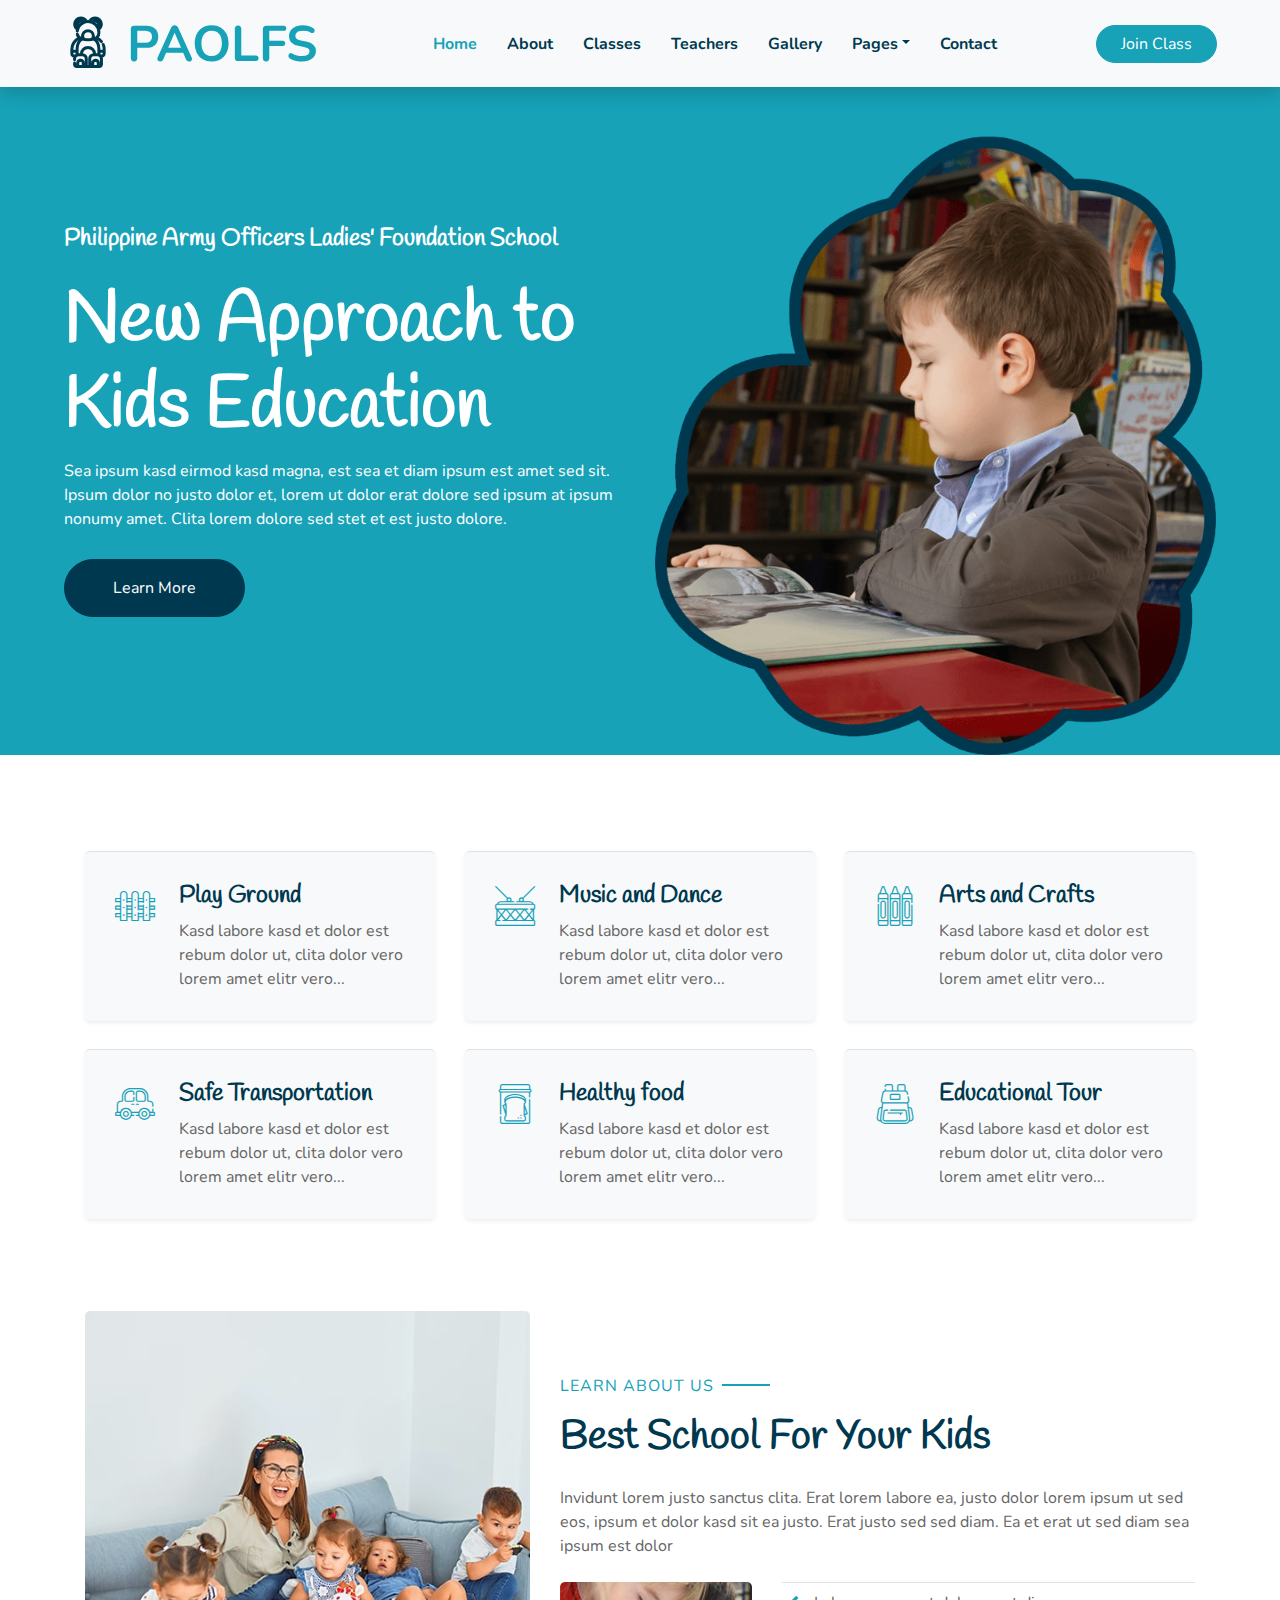
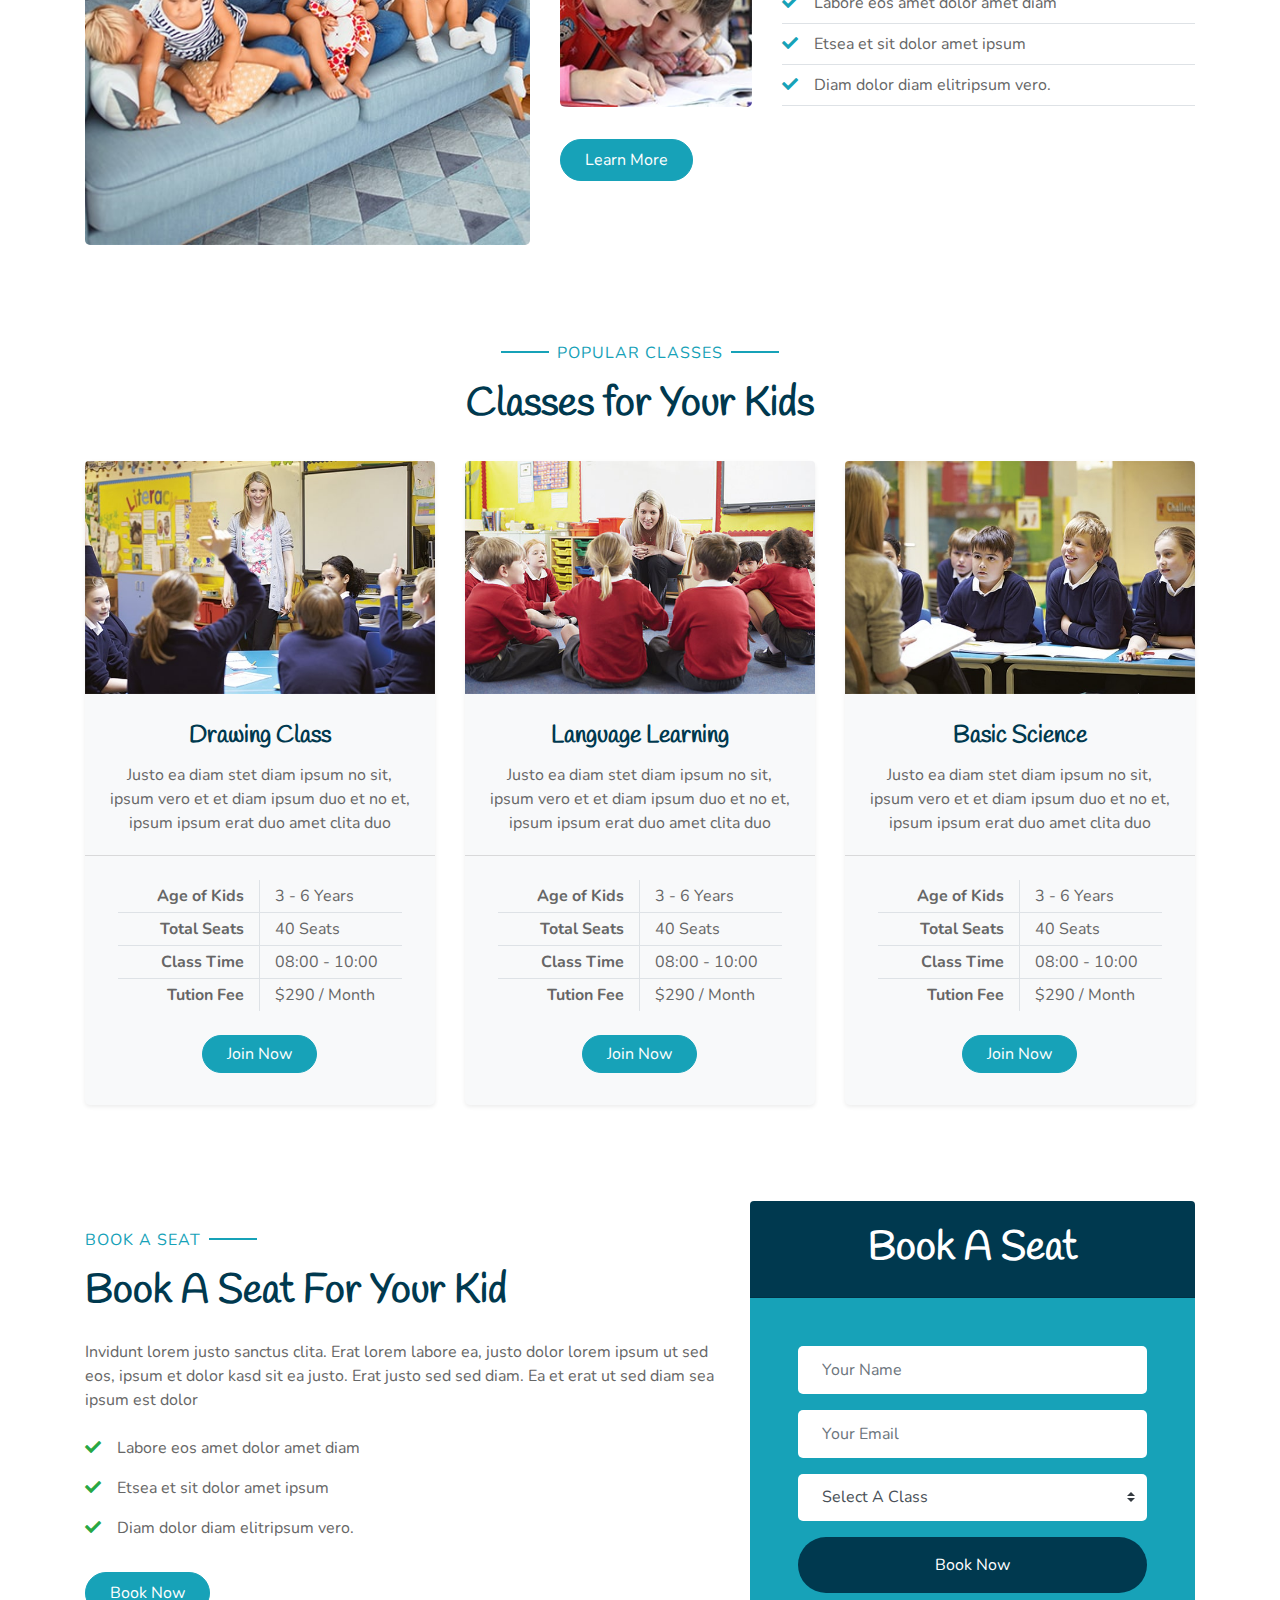
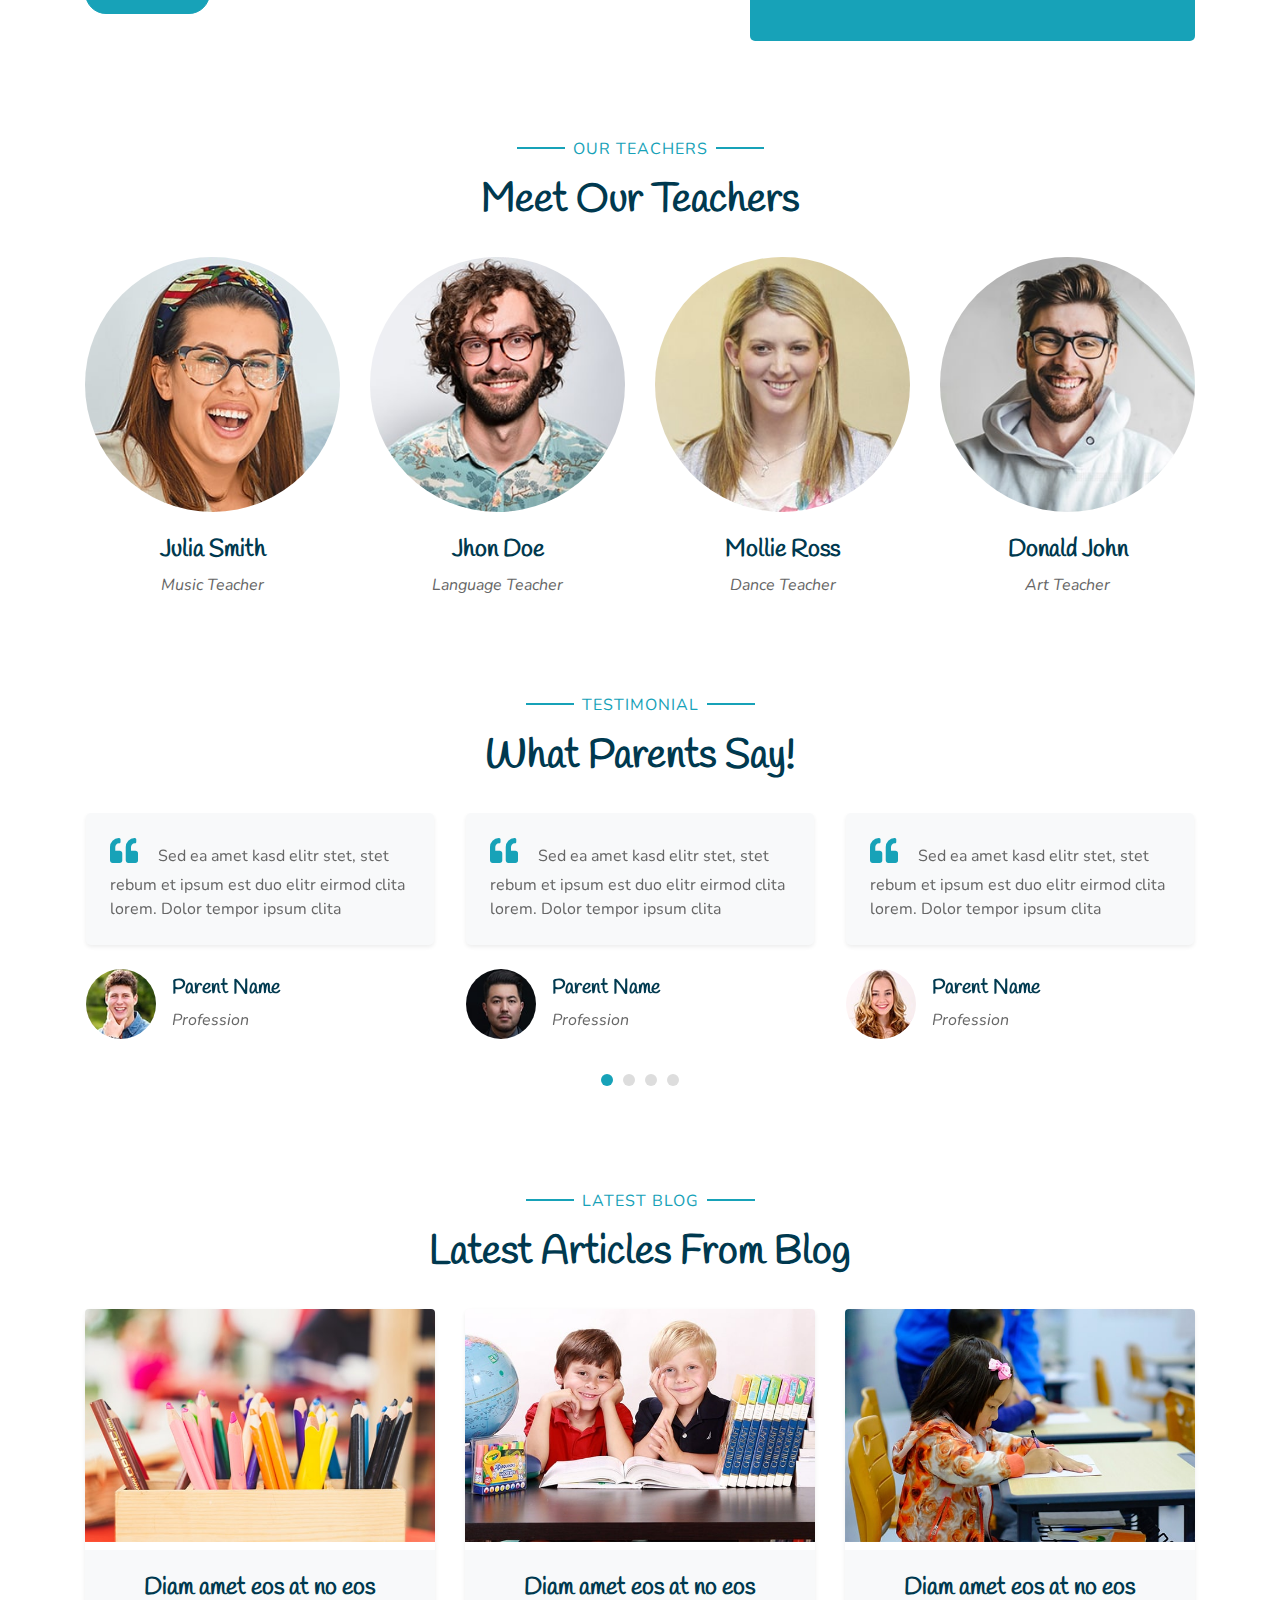
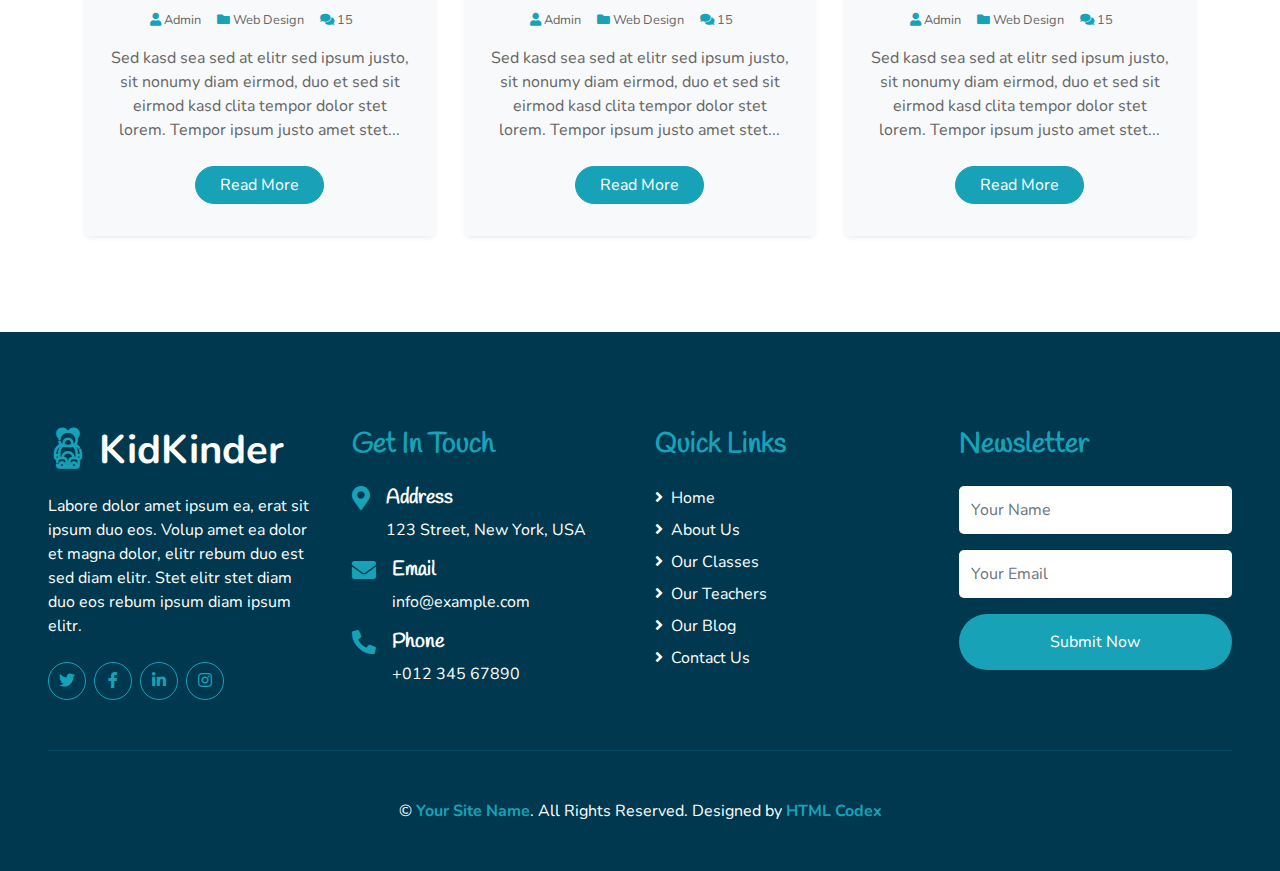
==== index.html @ 6be801d7 "first commit" ====
<!DOCTYPE html>
<html lang="en">

<head>
    <meta charset="utf-8">
    <title>KidKinder - Kindergarten Website Template</title>
    <meta content="width=device-width, initial-scale=1.0" name="viewport">
    <meta content="Free HTML Templates" name="keywords">
    <meta content="Free HTML Templates" name="description">

    <!-- Favicon -->
    <link href="img/favicon.ico" rel="icon">

    <!-- Google Web Fonts -->
    <link rel="preconnect" href="https://fonts.gstatic.com">
    <link href="https://fonts.googleapis.com/css2?family=Handlee&family=Nunito&display=swap" rel="stylesheet">

    <!-- Font Awesome -->
    <link href="https://cdnjs.cloudflare.com/ajax/libs/font-awesome/5.10.0/css/all.min.css" rel="stylesheet">

    <!-- Flaticon Font -->
    <link href="lib/flaticon/font/flaticon.css" rel="stylesheet">

    <!-- Libraries Stylesheet -->
    <link href="lib/owlcarousel/assets/owl.carousel.min.css" rel="stylesheet">
    <link href="lib/lightbox/css/lightbox.min.css" rel="stylesheet">

    <!-- Customized Bootstrap Stylesheet -->
    <link href="css/style.css" rel="stylesheet">
</head>

<body>
    <!-- Navbar Start -->
    <div class="container-fluid bg-light position-relative shadow">
        <nav class="navbar navbar-expand-lg bg-light navbar-light py-3 py-lg-0 px-0 px-lg-5">
            <a href="" class="navbar-brand font-weight-bold text-secondary" style="font-size: 50px;">
                <i class="flaticon-043-teddy-bear"></i>
                <span class="text-primary">PAOLFS</span>
            </a>
            <button type="button" class="navbar-toggler" data-toggle="collapse" data-target="#navbarCollapse">
                <span class="navbar-toggler-icon"></span>
            </button>
            <div class="collapse navbar-collapse justify-content-between" id="navbarCollapse">
                <div class="navbar-nav font-weight-bold mx-auto py-0">
                    <a href="index.html" class="nav-item nav-link active">Home</a>
                    <a href="about.html" class="nav-item nav-link">About</a>
                    <a href="class.html" class="nav-item nav-link">Classes</a>
                    <a href="team.html" class="nav-item nav-link">Teachers</a>
                    <a href="gallery.html" class="nav-item nav-link">Gallery</a>
                    <div class="nav-item dropdown">
                        <a href="#" class="nav-link dropdown-toggle" data-toggle="dropdown">Pages</a>
                        <div class="dropdown-menu rounded-0 m-0">
                            <a href="blog.html" class="dropdown-item">Blog Grid</a>
                            <a href="single.html" class="dropdown-item">Blog Detail</a>
                        </div>
                    </div>
                    <a href="contact.html" class="nav-item nav-link">Contact</a>
                </div>
                <a href="" class="btn btn-primary px-4">Join Class</a>
            </div>
        </nav>
    </div>
    <!-- Navbar End -->


    <!-- Header Start -->
    <div class="container-fluid bg-primary px-0 px-md-5 mb-5">
        <div class="row align-items-center px-3">
            <div class="col-lg-6 text-center text-lg-left">
                <h4 class="text-white mb-4 mt-5 mt-lg-0">Philippine Army Officers Ladies' Foundation School</h4>
                <h1 class="display-3 font-weight-bold text-white">New Approach to Kids Education</h1>
                <p class="text-white mb-4">Sea ipsum kasd eirmod kasd magna, est sea et diam ipsum est amet sed sit.
                    Ipsum dolor no justo dolor et, lorem ut dolor erat dolore sed ipsum at ipsum nonumy amet. Clita
                    lorem dolore sed stet et est justo dolore.</p>
                <a href="" class="btn btn-secondary mt-1 py-3 px-5">Learn More</a>
            </div>
            <div class="col-lg-6 text-center text-lg-right">
                <img class="img-fluid mt-5" src="img/header.png" alt="">
            </div>
        </div>
    </div>
    <!-- Header End -->


    <!-- Facilities Start -->
    <div class="container-fluid pt-5">
        <div class="container pb-3">
            <div class="row">
                <div class="col-lg-4 col-md-6 pb-1">
                    <div class="d-flex bg-light shadow-sm border-top rounded mb-4" style="padding: 30px;">
                        <i class="flaticon-050-fence h1 font-weight-normal text-primary mb-3"></i>
                        <div class="pl-4">
                            <h4>Play Ground</h4>
                            <p class="m-0">Kasd labore kasd et dolor est rebum dolor ut, clita dolor vero lorem amet elitr vero...</p>
                        </div>
                    </div>
                </div>
                <div class="col-lg-4 col-md-6 pb-1">
                    <div class="d-flex bg-light shadow-sm border-top rounded mb-4" style="padding: 30px;">
                        <i class="flaticon-022-drum h1 font-weight-normal text-primary mb-3"></i>
                        <div class="pl-4">
                            <h4>Music and Dance</h4>
                            <p class="m-0">Kasd labore kasd et dolor est rebum dolor ut, clita dolor vero lorem amet elitr vero...</p>
                        </div>
                    </div>
                </div>
                <div class="col-lg-4 col-md-6 pb-1">
                    <div class="d-flex bg-light shadow-sm border-top rounded mb-4" style="padding: 30px;">
                        <i class="flaticon-030-crayons h1 font-weight-normal text-primary mb-3"></i>
                        <div class="pl-4">
                            <h4>Arts and Crafts</h4>
                            <p class="m-0">Kasd labore kasd et dolor est rebum dolor ut, clita dolor vero lorem amet elitr vero...</p>
                        </div>
                    </div>
                </div>
                <div class="col-lg-4 col-md-6 pb-1">
                    <div class="d-flex bg-light shadow-sm border-top rounded mb-4" style="padding: 30px;">
                        <i class="flaticon-017-toy-car h1 font-weight-normal text-primary mb-3"></i>
                        <div class="pl-4">
                            <h4>Safe Transportation</h4>
                            <p class="m-0">Kasd labore kasd et dolor est rebum dolor ut, clita dolor vero lorem amet elitr vero...</p>
                        </div>
                    </div>
                </div>
                <div class="col-lg-4 col-md-6 pb-1">
                    <div class="d-flex bg-light shadow-sm border-top rounded mb-4" style="padding: 30px;">
                        <i class="flaticon-025-sandwich h1 font-weight-normal text-primary mb-3"></i>
                        <div class="pl-4">
                            <h4>Healthy food</h4>
                            <p class="m-0">Kasd labore kasd et dolor est rebum dolor ut, clita dolor vero lorem amet elitr vero...</p>
                        </div>
                    </div>
                </div>
                <div class="col-lg-4 col-md-6 pb-1">
                    <div class="d-flex bg-light shadow-sm border-top rounded mb-4" style="padding: 30px;">
                        <i class="flaticon-047-backpack h1 font-weight-normal text-primary mb-3"></i>
                        <div class="pl-4">
                            <h4>Educational Tour</h4>
                            <p class="m-0">Kasd labore kasd et dolor est rebum dolor ut, clita dolor vero lorem amet elitr vero...</p>
                        </div>
                    </div>
                </div>
            </div>
        </div>
    </div>
    <!-- Facilities Start -->


    <!-- About Start -->
    <div class="container-fluid py-5">
        <div class="container">
            <div class="row align-items-center">
                <div class="col-lg-5">
                    <img class="img-fluid rounded mb-5 mb-lg-0" src="img/about-1.jpg" alt="">
                </div>
                <div class="col-lg-7">
                    <p class="section-title pr-5"><span class="pr-2">Learn About Us</span></p>
                    <h1 class="mb-4">Best School For Your Kids</h1>
                    <p>Invidunt lorem justo sanctus clita. Erat lorem labore ea, justo dolor lorem ipsum ut sed eos,
                        ipsum et dolor kasd sit ea justo. Erat justo sed sed diam. Ea et erat ut sed diam sea ipsum est
                        dolor</p>
                    <div class="row pt-2 pb-4">
                        <div class="col-6 col-md-4">
                            <img class="img-fluid rounded" src="img/about-2.jpg" alt="">
                        </div>
                        <div class="col-6 col-md-8">
                            <ul class="list-inline m-0">
                                <li class="py-2 border-top border-bottom"><i class="fa fa-check text-primary mr-3"></i>Labore eos amet dolor amet diam</li>
                                <li class="py-2 border-bottom"><i class="fa fa-check text-primary mr-3"></i>Etsea et sit dolor amet ipsum</li>
                                <li class="py-2 border-bottom"><i class="fa fa-check text-primary mr-3"></i>Diam dolor diam elitripsum vero.</li>
                            </ul>
                        </div>
                    </div>
                    <a href="" class="btn btn-primary mt-2 py-2 px-4">Learn More</a>
                </div>
            </div>
        </div>
    </div>
    <!-- About End -->


    <!-- Class Start -->
    <div class="container-fluid pt-5">
        <div class="container">
            <div class="text-center pb-2">
                <p class="section-title px-5"><span class="px-2">Popular Classes</span></p>
                <h1 class="mb-4">Classes for Your Kids</h1>
            </div>
            <div class="row">
                <div class="col-lg-4 mb-5">
                    <div class="card border-0 bg-light shadow-sm pb-2">
                        <img class="card-img-top mb-2" src="img/class-1.jpg" alt="">
                        <div class="card-body text-center">
                            <h4 class="card-title">Drawing Class</h4>
                            <p class="card-text">Justo ea diam stet diam ipsum no sit, ipsum vero et et diam ipsum duo et no et, ipsum ipsum erat duo amet clita duo</p>
                        </div>
                        <div class="card-footer bg-transparent py-4 px-5">
                            <div class="row border-bottom">
                                <div class="col-6 py-1 text-right border-right"><strong>Age of Kids</strong></div>
                                <div class="col-6 py-1">3 - 6 Years</div>
                            </div>
                            <div class="row border-bottom">
                                <div class="col-6 py-1 text-right border-right"><strong>Total Seats</strong></div>
                                <div class="col-6 py-1">40 Seats</div>
                            </div>
                            <div class="row border-bottom">
                                <div class="col-6 py-1 text-right border-right"><strong>Class Time</strong></div>
                                <div class="col-6 py-1">08:00 - 10:00</div>
                            </div>
                            <div class="row">
                                <div class="col-6 py-1 text-right border-right"><strong>Tution Fee</strong></div>
                                <div class="col-6 py-1">$290 / Month</div>
                            </div>
                        </div>
                        <a href="" class="btn btn-primary px-4 mx-auto mb-4">Join Now</a>
                    </div>
                </div>
                <div class="col-lg-4 mb-5">
                    <div class="card border-0 bg-light shadow-sm pb-2">
                        <img class="card-img-top mb-2" src="img/class-2.jpg" alt="">
                        <div class="card-body text-center">
                            <h4 class="card-title">Language Learning</h4>
                            <p class="card-text">Justo ea diam stet diam ipsum no sit, ipsum vero et et diam ipsum duo et no et, ipsum ipsum erat duo amet clita duo</p>
                        </div>
                        <div class="card-footer bg-transparent py-4 px-5">
                            <div class="row border-bottom">
                                <div class="col-6 py-1 text-right border-right"><strong>Age of Kids</strong></div>
                                <div class="col-6 py-1">3 - 6 Years</div>
                            </div>
                            <div class="row border-bottom">
                                <div class="col-6 py-1 text-right border-right"><strong>Total Seats</strong></div>
                                <div class="col-6 py-1">40 Seats</div>
                            </div>
                            <div class="row border-bottom">
                                <div class="col-6 py-1 text-right border-right"><strong>Class Time</strong></div>
                                <div class="col-6 py-1">08:00 - 10:00</div>
                            </div>
                            <div class="row">
                                <div class="col-6 py-1 text-right border-right"><strong>Tution Fee</strong></div>
                                <div class="col-6 py-1">$290 / Month</div>
                            </div>
                        </div>
                        <a href="" class="btn btn-primary px-4 mx-auto mb-4">Join Now</a>
                    </div>
                </div>
                <div class="col-lg-4 mb-5">
                    <div class="card border-0 bg-light shadow-sm pb-2">
                        <img class="card-img-top mb-2" src="img/class-3.jpg" alt="">
                        <div class="card-body text-center">
                            <h4 class="card-title">Basic Science</h4>
                            <p class="card-text">Justo ea diam stet diam ipsum no sit, ipsum vero et et diam ipsum duo et no et, ipsum ipsum erat duo amet clita duo</p>
                        </div>
                        <div class="card-footer bg-transparent py-4 px-5">
                            <div class="row border-bottom">
                                <div class="col-6 py-1 text-right border-right"><strong>Age of Kids</strong></div>
                                <div class="col-6 py-1">3 - 6 Years</div>
                            </div>
                            <div class="row border-bottom">
                                <div class="col-6 py-1 text-right border-right"><strong>Total Seats</strong></div>
                                <div class="col-6 py-1">40 Seats</div>
                            </div>
                            <div class="row border-bottom">
                                <div class="col-6 py-1 text-right border-right"><strong>Class Time</strong></div>
                                <div class="col-6 py-1">08:00 - 10:00</div>
                            </div>
                            <div class="row">
                                <div class="col-6 py-1 text-right border-right"><strong>Tution Fee</strong></div>
                                <div class="col-6 py-1">$290 / Month</div>
                            </div>
                        </div>
                        <a href="" class="btn btn-primary px-4 mx-auto mb-4">Join Now</a>
                    </div>
                </div>
            </div>
        </div>
    </div>
    <!-- Class End -->


    <!-- Registration Start -->
    <div class="container-fluid py-5">
        <div class="container">
            <div class="row align-items-center">
                <div class="col-lg-7 mb-5 mb-lg-0">
                    <p class="section-title pr-5"><span class="pr-2">Book A Seat</span></p>
                    <h1 class="mb-4">Book A Seat For Your Kid</h1>
                    <p>Invidunt lorem justo sanctus clita. Erat lorem labore ea, justo dolor lorem ipsum ut sed eos,
                        ipsum et dolor kasd sit ea justo. Erat justo sed sed diam. Ea et erat ut sed diam sea ipsum est
                        dolor</p>
                    <ul class="list-inline m-0">
                        <li class="py-2"><i class="fa fa-check text-success mr-3"></i>Labore eos amet dolor amet diam</li>
                        <li class="py-2"><i class="fa fa-check text-success mr-3"></i>Etsea et sit dolor amet ipsum</li>
                        <li class="py-2"><i class="fa fa-check text-success mr-3"></i>Diam dolor diam elitripsum vero.</li>
                    </ul>
                    <a href="" class="btn btn-primary mt-4 py-2 px-4">Book Now</a>
                </div>
                <div class="col-lg-5">
                    <div class="card border-0">
                        <div class="card-header bg-secondary text-center p-4">
                            <h1 class="text-white m-0">Book A Seat</h1>
                        </div>
                        <div class="card-body rounded-bottom bg-primary p-5">
                            <form>
                                <div class="form-group">
                                    <input type="text" class="form-control border-0 p-4" placeholder="Your Name" required="required" />
                                </div>
                                <div class="form-group">
                                    <input type="email" class="form-control border-0 p-4" placeholder="Your Email" required="required" />
                                </div>
                                <div class="form-group">
                                    <select class="custom-select border-0 px-4" style="height: 47px;">
                                        <option selected>Select A Class</option>
                                        <option value="1">Class 1</option>
                                        <option value="2">Class 1</option>
                                        <option value="3">Class 1</option>
                                    </select>
                                </div>
                                <div>
                                    <button class="btn btn-secondary btn-block border-0 py-3" type="submit">Book Now</button>
                                </div>
                            </form>
                        </div>
                    </div>
                </div>
            </div>
        </div>
    </div>
    <!-- Registration End -->


    <!-- Team Start -->
    <div class="container-fluid pt-5">
        <div class="container">
            <div class="text-center pb-2">
                <p class="section-title px-5"><span class="px-2">Our Teachers</span></p>
                <h1 class="mb-4">Meet Our Teachers</h1>
            </div>
            <div class="row">
                <div class="col-md-6 col-lg-3 text-center team mb-5">
                    <div class="position-relative overflow-hidden mb-4" style="border-radius: 100%;">
                        <img class="img-fluid w-100" src="img/team-1.jpg" alt="" >
                        <div
                            class="team-social d-flex align-items-center justify-content-center w-100 h-100 position-absolute">
                            <a class="btn btn-outline-light text-center mr-2 px-0" style="width: 38px; height: 38px;"
                                href="#"><i class="fab fa-twitter"></i></a>
                            <a class="btn btn-outline-light text-center mr-2 px-0" style="width: 38px; height: 38px;"
                                href="#"><i class="fab fa-facebook-f"></i></a>
                            <a class="btn btn-outline-light text-center px-0" style="width: 38px; height: 38px;"
                                href="#"><i class="fab fa-linkedin-in"></i></a>
                        </div>
                    </div>
                    <h4>Julia Smith</h4>
                    <i>Music Teacher</i>
                </div>
                <div class="col-md-6 col-lg-3 text-center team mb-5">
                    <div class="position-relative overflow-hidden mb-4" style="border-radius: 100%;">
                        <img class="img-fluid w-100" src="img/team-2.jpg" alt="" >
                        <div
                            class="team-social d-flex align-items-center justify-content-center w-100 h-100 position-absolute">
                            <a class="btn btn-outline-light text-center mr-2 px-0" style="width: 38px; height: 38px;"
                                href="#"><i class="fab fa-twitter"></i></a>
                            <a class="btn btn-outline-light text-center mr-2 px-0" style="width: 38px; height: 38px;"
                                href="#"><i class="fab fa-facebook-f"></i></a>
                            <a class="btn btn-outline-light text-center px-0" style="width: 38px; height: 38px;"
                                href="#"><i class="fab fa-linkedin-in"></i></a>
                        </div>
                    </div>
                    <h4>Jhon Doe</h4>
                    <i>Language Teacher</i>
                </div>
                <div class="col-md-6 col-lg-3 text-center team mb-5">
                    <div class="position-relative overflow-hidden mb-4" style="border-radius: 100%;">
                        <img class="img-fluid w-100" src="img/team-3.jpg" alt="" >
                        <div
                            class="team-social d-flex align-items-center justify-content-center w-100 h-100 position-absolute">
                            <a class="btn btn-outline-light text-center mr-2 px-0" style="width: 38px; height: 38px;"
                                href="#"><i class="fab fa-twitter"></i></a>
                            <a class="btn btn-outline-light text-center mr-2 px-0" style="width: 38px; height: 38px;"
                                href="#"><i class="fab fa-facebook-f"></i></a>
                            <a class="btn btn-outline-light text-center px-0" style="width: 38px; height: 38px;"
                                href="#"><i class="fab fa-linkedin-in"></i></a>
                        </div>
                    </div>
                    <h4>Mollie Ross</h4>
                    <i>Dance Teacher</i>
                </div>
                <div class="col-md-6 col-lg-3 text-center team mb-5">
                    <div class="position-relative overflow-hidden mb-4" style="border-radius: 100%;">
                        <img class="img-fluid w-100" src="img/team-4.jpg" alt="" >
                        <div
                            class="team-social d-flex align-items-center justify-content-center w-100 h-100 position-absolute">
                            <a class="btn btn-outline-light text-center mr-2 px-0" style="width: 38px; height: 38px;"
                                href="#"><i class="fab fa-twitter"></i></a>
                            <a class="btn btn-outline-light text-center mr-2 px-0" style="width: 38px; height: 38px;"
                                href="#"><i class="fab fa-facebook-f"></i></a>
                            <a class="btn btn-outline-light text-center px-0" style="width: 38px; height: 38px;"
                                href="#"><i class="fab fa-linkedin-in"></i></a>
                        </div>
                    </div>
                    <h4>Donald John</h4>
                    <i>Art Teacher</i>
                </div>
            </div>
        </div>
    </div>
    <!-- Team End -->


    <!-- Testimonial Start -->
    <div class="container-fluid py-5">
        <div class="container p-0">
            <div class="text-center pb-2">
                <p class="section-title px-5"><span class="px-2">Testimonial</span></p>
                <h1 class="mb-4">What Parents Say!</h1>
            </div>
            <div class="owl-carousel testimonial-carousel">
                <div class="testimonial-item px-3">
                    <div class="bg-light shadow-sm rounded mb-4 p-4">
                        <h3 class="fas fa-quote-left text-primary mr-3"></h3>
                        Sed ea amet kasd elitr stet, stet rebum et ipsum est duo elitr eirmod clita lorem. Dolor tempor ipsum clita
                    </div>
                    <div class="d-flex align-items-center">
                        <img class="rounded-circle" src="img/testimonial-1.jpg" style="width: 70px; height: 70px;" alt="Image">
                        <div class="pl-3">
                            <h5>Parent Name</h5>
                            <i>Profession</i>
                        </div>
                    </div>
                </div>
                <div class="testimonial-item px-3">
                    <div class="bg-light shadow-sm rounded mb-4 p-4">
                        <h3 class="fas fa-quote-left text-primary mr-3"></h3>
                        Sed ea amet kasd elitr stet, stet rebum et ipsum est duo elitr eirmod clita lorem. Dolor tempor ipsum clita
                    </div>
                    <div class="d-flex align-items-center">
                        <img class="rounded-circle" src="img/testimonial-2.jpg" style="width: 70px; height: 70px;" alt="Image">
                        <div class="pl-3">
                            <h5>Parent Name</h5>
                            <i>Profession</i>
                        </div>
                    </div>
                </div>
                <div class="testimonial-item px-3">
                    <div class="bg-light shadow-sm rounded mb-4 p-4">
                        <h3 class="fas fa-quote-left text-primary mr-3"></h3>
                        Sed ea amet kasd elitr stet, stet rebum et ipsum est duo elitr eirmod clita lorem. Dolor tempor ipsum clita
                    </div>
                    <div class="d-flex align-items-center">
                        <img class="rounded-circle" src="img/testimonial-3.jpg" style="width: 70px; height: 70px;" alt="Image">
                        <div class="pl-3">
                            <h5>Parent Name</h5>
                            <i>Profession</i>
                        </div>
                    </div>
                </div>
                <div class="testimonial-item px-3">
                    <div class="bg-light shadow-sm rounded mb-4 p-4">
                        <h3 class="fas fa-quote-left text-primary mr-3"></h3>
                        Sed ea amet kasd elitr stet, stet rebum et ipsum est duo elitr eirmod clita lorem. Dolor tempor ipsum clita
                    </div>
                    <div class="d-flex align-items-center">
                        <img class="rounded-circle" src="img/testimonial-4.jpg" style="width: 70px; height: 70px;" alt="Image">
                        <div class="pl-3">
                            <h5>Parent Name</h5>
                            <i>Profession</i>
                        </div>
                    </div>
                </div>
            </div>
        </div>
    </div>
    <!-- Testimonial End -->


    <!-- Blog Start -->
    <div class="container-fluid pt-5">
        <div class="container">
            <div class="text-center pb-2">
                <p class="section-title px-5"><span class="px-2">Latest Blog</span></p>
                <h1 class="mb-4">Latest Articles From Blog</h1>
            </div>
            <div class="row pb-3">
                <div class="col-lg-4 mb-4">
                    <div class="card border-0 shadow-sm mb-2">
                        <img class="card-img-top mb-2" src="img/blog-1.jpg" alt="">
                        <div class="card-body bg-light text-center p-4">
                            <h4 class="">Diam amet eos at no eos</h4>
                            <div class="d-flex justify-content-center mb-3">
                                <small class="mr-3"><i class="fa fa-user text-primary"></i> Admin</small>
                                <small class="mr-3"><i class="fa fa-folder text-primary"></i> Web Design</small>
                                <small class="mr-3"><i class="fa fa-comments text-primary"></i> 15</small>
                            </div>
                            <p>Sed kasd sea sed at elitr sed ipsum justo, sit nonumy diam eirmod, duo et sed sit eirmod kasd clita tempor dolor stet lorem. Tempor ipsum justo amet stet...</p>
                            <a href="" class="btn btn-primary px-4 mx-auto my-2">Read More</a>
                        </div>
                    </div>
                </div>
                <div class="col-lg-4 mb-4">
                    <div class="card border-0 shadow-sm mb-2">
                        <img class="card-img-top mb-2" src="img/blog-2.jpg" alt="">
                        <div class="card-body bg-light text-center p-4">
                            <h4 class="">Diam amet eos at no eos</h4>
                            <div class="d-flex justify-content-center mb-3">
                                <small class="mr-3"><i class="fa fa-user text-primary"></i> Admin</small>
                                <small class="mr-3"><i class="fa fa-folder text-primary"></i> Web Design</small>
                                <small class="mr-3"><i class="fa fa-comments text-primary"></i> 15</small>
                            </div>
                            <p>Sed kasd sea sed at elitr sed ipsum justo, sit nonumy diam eirmod, duo et sed sit eirmod kasd clita tempor dolor stet lorem. Tempor ipsum justo amet stet...</p>
                            <a href="" class="btn btn-primary px-4 mx-auto my-2">Read More</a>
                        </div>
                    </div>
                </div>
                <div class="col-lg-4 mb-4">
                    <div class="card border-0 shadow-sm mb-2">
                        <img class="card-img-top mb-2" src="img/blog-3.jpg" alt="">
                        <div class="card-body bg-light text-center p-4">
                            <h4 class="">Diam amet eos at no eos</h4>
                            <div class="d-flex justify-content-center mb-3">
                                <small class="mr-3"><i class="fa fa-user text-primary"></i> Admin</small>
                                <small class="mr-3"><i class="fa fa-folder text-primary"></i> Web Design</small>
                                <small class="mr-3"><i class="fa fa-comments text-primary"></i> 15</small>
                            </div>
                            <p>Sed kasd sea sed at elitr sed ipsum justo, sit nonumy diam eirmod, duo et sed sit eirmod kasd clita tempor dolor stet lorem. Tempor ipsum justo amet stet...</p>
                            <a href="" class="btn btn-primary px-4 mx-auto my-2">Read More</a>
                        </div>
                    </div>
                </div>
            </div>
        </div>
    </div>
    <!-- Blog End -->


    <!-- Footer Start -->
    <div class="container-fluid bg-secondary text-white mt-5 py-5 px-sm-3 px-md-5">
        <div class="row pt-5">
            <div class="col-lg-3 col-md-6 mb-5">
                <a href="" class="navbar-brand font-weight-bold text-primary m-0 mb-4 p-0" style="font-size: 40px; line-height: 40px;">
                    <i class="flaticon-043-teddy-bear"></i>
                    <span class="text-white">KidKinder</span>
                </a>
                <p>Labore dolor amet ipsum ea, erat sit ipsum duo eos. Volup amet ea dolor et magna dolor, elitr rebum duo est sed diam elitr. Stet elitr stet diam duo eos rebum ipsum diam ipsum elitr.</p>
                <div class="d-flex justify-content-start mt-4">
                    <a class="btn btn-outline-primary rounded-circle text-center mr-2 px-0"
                        style="width: 38px; height: 38px;" href="#"><i class="fab fa-twitter"></i></a>
                    <a class="btn btn-outline-primary rounded-circle text-center mr-2 px-0"
                        style="width: 38px; height: 38px;" href="#"><i class="fab fa-facebook-f"></i></a>
                    <a class="btn btn-outline-primary rounded-circle text-center mr-2 px-0"
                        style="width: 38px; height: 38px;" href="#"><i class="fab fa-linkedin-in"></i></a>
                    <a class="btn btn-outline-primary rounded-circle text-center mr-2 px-0"
                        style="width: 38px; height: 38px;" href="#"><i class="fab fa-instagram"></i></a>
                </div>
            </div>
            <div class="col-lg-3 col-md-6 mb-5">
                <h3 class="text-primary mb-4">Get In Touch</h3>
                <div class="d-flex">
                    <h4 class="fa fa-map-marker-alt text-primary"></h4>
                    <div class="pl-3">
                        <h5 class="text-white">Address</h5>
                        <p>123 Street, New York, USA</p>
                    </div>
                </div>
                <div class="d-flex">
                    <h4 class="fa fa-envelope text-primary"></h4>
                    <div class="pl-3">
                        <h5 class="text-white">Email</h5>
                        <p>info@example.com</p>
                    </div>
                </div>
                <div class="d-flex">
                    <h4 class="fa fa-phone-alt text-primary"></h4>
                    <div class="pl-3">
                        <h5 class="text-white">Phone</h5>
                        <p>+012 345 67890</p>
                    </div>
                </div>
            </div>
            <div class="col-lg-3 col-md-6 mb-5">
                <h3 class="text-primary mb-4">Quick Links</h3>
                <div class="d-flex flex-column justify-content-start">
                    <a class="text-white mb-2" href="#"><i class="fa fa-angle-right mr-2"></i>Home</a>
                    <a class="text-white mb-2" href="#"><i class="fa fa-angle-right mr-2"></i>About Us</a>
                    <a class="text-white mb-2" href="#"><i class="fa fa-angle-right mr-2"></i>Our Classes</a>
                    <a class="text-white mb-2" href="#"><i class="fa fa-angle-right mr-2"></i>Our Teachers</a>
                    <a class="text-white mb-2" href="#"><i class="fa fa-angle-right mr-2"></i>Our Blog</a>
                    <a class="text-white" href="#"><i class="fa fa-angle-right mr-2"></i>Contact Us</a>
                </div>
            </div>
            <div class="col-lg-3 col-md-6 mb-5">
                <h3 class="text-primary mb-4">Newsletter</h3>
                <form action="">
                    <div class="form-group">
                        <input type="text" class="form-control border-0 py-4" placeholder="Your Name" required="required" />
                    </div>
                    <div class="form-group">
                        <input type="email" class="form-control border-0 py-4" placeholder="Your Email"
                            required="required" />
                    </div>
                    <div>
                        <button class="btn btn-primary btn-block border-0 py-3" type="submit">Submit Now</button>
                    </div>
                </form>
            </div>
        </div>
        <div class="container-fluid pt-5" style="border-top: 1px solid rgba(23, 162, 184, .2);;">
            <p class="m-0 text-center text-white">
                &copy; <a class="text-primary font-weight-bold" href="#">Your Site Name</a>. All Rights Reserved. Designed
                by
                <a class="text-primary font-weight-bold" href="https://htmlcodex.com">HTML Codex</a>
            </p>
        </div>
    </div>
    <!-- Footer End -->


    <!-- Back to Top -->
    <a href="#" class="btn btn-primary p-3 back-to-top"><i class="fa fa-angle-double-up"></i></a>


    <!-- JavaScript Libraries -->
    <script src="https://code.jquery.com/jquery-3.4.1.min.js"></script>
    <script src="https://stackpath.bootstrapcdn.com/bootstrap/4.4.1/js/bootstrap.bundle.min.js"></script>
    <script src="lib/easing/easing.min.js"></script>
    <script src="lib/owlcarousel/owl.carousel.min.js"></script>
    <script src="lib/isotope/isotope.pkgd.min.js"></script>
    <script src="lib/lightbox/js/lightbox.min.js"></script>

    <!-- Contact Javascript File -->
    <script src="mail/jqBootstrapValidation.min.js"></script>
    <script src="mail/contact.js"></script>

    <!-- Template Javascript -->
    <script src="js/main.js"></script>
</body>

</html>
---- lib/flaticon/font/flaticon.css ----
@font-face {
  font-family: "Flaticon";
  src: url("./Flaticon.eot");
  src: url("./Flaticon.eot?#iefix") format("embedded-opentype"),
       url("./Flaticon.woff2") format("woff2"),
       url("./Flaticon.woff") format("woff"),
       url("./Flaticon.ttf") format("truetype"),
       url("./Flaticon.svg#Flaticon") format("svg");
  font-weight: normal;
  font-style: normal;
}

@media screen and (-webkit-min-device-pixel-ratio:0) {
  @font-face {
    font-family: "Flaticon";
    src: url("./Flaticon.svg#Flaticon") format("svg");
  }
}

[class^="flaticon-"]:before, [class*=" flaticon-"]:before,
[class^="flaticon-"]:after, [class*=" flaticon-"]:after {   
  font-family: Flaticon;
        font-size: 20px;
font-style: normal;
margin-left: 20px;
}

.flaticon-001-swing:before { content: "\f100"; }
.flaticon-002-bricks:before { content: "\f101"; }
.flaticon-003-feeding-bottle:before { content: "\f102"; }
.flaticon-004-balloons:before { content: "\f103"; }
.flaticon-005-marker:before { content: "\f104"; }
.flaticon-006-spinning-top:before { content: "\f105"; }
.flaticon-007-sandbox:before { content: "\f106"; }
.flaticon-008-tambourine:before { content: "\f107"; }
.flaticon-009-bib:before { content: "\f108"; }
.flaticon-010-slide:before { content: "\f109"; }
.flaticon-011-mat:before { content: "\f10a"; }
.flaticon-012-kite:before { content: "\f10b"; }
.flaticon-013-brush:before { content: "\f10c"; }
.flaticon-014-blackboard:before { content: "\f10d"; }
.flaticon-015-potty:before { content: "\f10e"; }
.flaticon-016-apple:before { content: "\f10f"; }
.flaticon-017-toy-car:before { content: "\f110"; }
.flaticon-018-ball:before { content: "\f111"; }
.flaticon-019-pencil:before { content: "\f112"; }
.flaticon-020-rattle:before { content: "\f113"; }
.flaticon-021-juice-box:before { content: "\f114"; }
.flaticon-022-drum:before { content: "\f115"; }
.flaticon-023-girl:before { content: "\f116"; }
.flaticon-024-shape-toy:before { content: "\f117"; }
.flaticon-025-sandwich:before { content: "\f118"; }
.flaticon-026-paper-boat:before { content: "\f119"; }
.flaticon-027-xylophone:before { content: "\f11a"; }
.flaticon-028-kindergarten:before { content: "\f11b"; }
.flaticon-029-clock:before { content: "\f11c"; }
.flaticon-030-crayons:before { content: "\f11d"; }
.flaticon-031-bell:before { content: "\f11e"; }
.flaticon-032-book:before { content: "\f11f"; }
.flaticon-033-blocks:before { content: "\f120"; }
.flaticon-034-popsicle:before { content: "\f121"; }
.flaticon-035-table:before { content: "\f122"; }
.flaticon-036-boy:before { content: "\f123"; }
.flaticon-037-toys:before { content: "\f124"; }
.flaticon-038-locker:before { content: "\f125"; }
.flaticon-039-seesaw:before { content: "\f126"; }
.flaticon-040-puzzle:before { content: "\f127"; }
.flaticon-041-abacus:before { content: "\f128"; }
.flaticon-042-synthesizer:before { content: "\f129"; }
.flaticon-043-teddy-bear:before { content: "\f12a"; }
.flaticon-044-scissors:before { content: "\f12b"; }
.flaticon-045-cookies:before { content: "\f12c"; }
.flaticon-046-bucket:before { content: "\f12d"; }
.flaticon-047-backpack:before { content: "\f12e"; }
.flaticon-048-paper-plane:before { content: "\f12f"; }
.flaticon-049-cutlery:before { content: "\f130"; }
.flaticon-050-fence:before { content: "\f131"; }
---- css/style.css ----
/******* Bootstrap Theming ********/
/*!
 * Bootstrap v4.5.3 (https://getbootstrap.com/)
 * Copyright 2011-2020 The Bootstrap Authors
 * Copyright 2011-2020 Twitter, Inc.
 * Licensed under MIT (https://github.com/twbs/bootstrap/blob/main/LICENSE)
 */
:root {
  --blue: #007bff;
  --indigo: #6610f2;
  --purple: #6f42c1;
  --pink: #e83e8c;
  --red: #dc3545;
  --orange: #fd7e14;
  --yellow: #ffc107;
  --green: #28a745;
  --teal: #20c997;
  --cyan: #17a2b8;
  --white: #fff;
  --gray: #6c757d;
  --gray-dark: #343a40;
  --primary: #17a2b8;
  --secondary: #00394f;
  --success: #28a745;
  --info: #17a2b8;
  --warning: #ffc107;
  --danger: #dc3545;
  --light: #f8f9fa;
  --dark: #343a40;
  --breakpoint-xs: 0;
  --breakpoint-sm: 576px;
  --breakpoint-md: 768px;
  --breakpoint-lg: 992px;
  --breakpoint-xl: 1200px;
  --font-family-sans-serif: "Nunito", sans-serif;
  --font-family-monospace: SFMono-Regular, Menlo, Monaco, Consolas, "Liberation Mono", "Courier New", monospace;
}

*,
*::before,
*::after {
  box-sizing: border-box;
}

html {
  font-family: sans-serif;
  line-height: 1.15;
  -webkit-text-size-adjust: 100%;
  -webkit-tap-highlight-color: rgba(0, 0, 0, 0);
}

article, aside, figcaption, figure, footer, header, hgroup, main, nav, section {
  display: block;
}

body {
  margin: 0;
  font-family: "Nunito", sans-serif;
  font-size: 1rem;
  font-weight: 400;
  line-height: 1.5;
  color: #666666;
  text-align: left;
  background-color: #fff;
}

[tabindex="-1"]:focus:not(:focus-visible) {
  outline: 0 !important;
}

hr {
  box-sizing: content-box;
  height: 0;
  overflow: visible;
}

h1, h2, h3, h4, h5, h6 {
  margin-top: 0;
  margin-bottom: 0.5rem;
}

p {
  margin-top: 0;
  margin-bottom: 1rem;
}

abbr[title],
abbr[data-original-title] {
  text-decoration: underline;
  text-decoration: underline dotted;
  cursor: help;
  border-bottom: 0;
  text-decoration-skip-ink: none;
}

address {
  margin-bottom: 1rem;
  font-style: normal;
  line-height: inherit;
}

ol,
ul,
dl {
  margin-top: 0;
  margin-bottom: 1rem;
}

ol ol,
ul ul,
ol ul,
ul ol {
  margin-bottom: 0;
}

dt {
  font-weight: 700;
}

dd {
  margin-bottom: .5rem;
  margin-left: 0;
}

blockquote {
  margin: 0 0 1rem;
}

b,
strong {
  font-weight: bolder;
}

small {
  font-size: 80%;
}

sub,
sup {
  position: relative;
  font-size: 75%;
  line-height: 0;
  vertical-align: baseline;
}

sub {
  bottom: -.25em;
}

sup {
  top: -.5em;
}

a {
  color: #17a2b8;
  text-decoration: none;
  background-color: transparent;
}

a:hover {
  color: #0f6674;
  text-decoration: underline;
}

a:not([href]):not([class]) {
  color: inherit;
  text-decoration: none;
}

a:not([href]):not([class]):hover {
  color: inherit;
  text-decoration: none;
}

pre,
code,
kbd,
samp {
  font-family: SFMono-Regular, Menlo, Monaco, Consolas, "Liberation Mono", "Courier New", monospace;
  font-size: 1em;
}

pre {
  margin-top: 0;
  margin-bottom: 1rem;
  overflow: auto;
  -ms-overflow-style: scrollbar;
}

figure {
  margin: 0 0 1rem;
}

img {
  vertical-align: middle;
  border-style: none;
}

svg {
  overflow: hidden;
  vertical-align: middle;
}

table {
  border-collapse: collapse;
}

caption {
  padding-top: 0.75rem;
  padding-bottom: 0.75rem;
  color: #6c757d;
  text-align: left;
  caption-side: bottom;
}

th {
  text-align: inherit;
  text-align: -webkit-match-parent;
}

label {
  display: inline-block;
  margin-bottom: 0.5rem;
}

button {
  border-radius: 0;
}

button:focus {
  outline: 1px dotted;
  outline: 5px auto -webkit-focus-ring-color;
}

input,
button,
select,
optgroup,
textarea {
  margin: 0;
  font-family: inherit;
  font-size: inherit;
  line-height: inherit;
}

button,
input {
  overflow: visible;
}

button,
select {
  text-transform: none;
}

[role="button"] {
  cursor: pointer;
}

select {
  word-wrap: normal;
}

button,
[type="button"],
[type="reset"],
[type="submit"] {
  -webkit-appearance: button;
}

button:not(:disabled),
[type="button"]:not(:disabled),
[type="reset"]:not(:disabled),
[type="submit"]:not(:disabled) {
  cursor: pointer;
}

button::-moz-focus-inner,
[type="button"]::-moz-focus-inner,
[type="reset"]::-moz-focus-inner,
[type="submit"]::-moz-focus-inner {
  padding: 0;
  border-style: none;
}

input[type="radio"],
input[type="checkbox"] {
  box-sizing: border-box;
  padding: 0;
}

textarea {
  overflow: auto;
  resize: vertical;
}

fieldset {
  min-width: 0;
  padding: 0;
  margin: 0;
  border: 0;
}

legend {
  display: block;
  width: 100%;
  max-width: 100%;
  padding: 0;
  margin-bottom: .5rem;
  font-size: 1.5rem;
  line-height: inherit;
  color: inherit;
  white-space: normal;
}

@media (max-width: 1200px) {
  legend {
    font-size: calc(1.275rem + 0.3vw) ;
  }
}

progress {
  vertical-align: baseline;
}

[type="number"]::-webkit-inner-spin-button,
[type="number"]::-webkit-outer-spin-button {
  height: auto;
}

[type="search"] {
  outline-offset: -2px;
  -webkit-appearance: none;
}

[type="search"]::-webkit-search-decoration {
  -webkit-appearance: none;
}

::-webkit-file-upload-button {
  font: inherit;
  -webkit-appearance: button;
}

output {
  display: inline-block;
}

summary {
  display: list-item;
  cursor: pointer;
}

template {
  display: none;
}

[hidden] {
  display: none !important;
}

h1, h2, h3, h4, h5, h6,
.h1, .h2, .h3, .h4, .h5, .h6 {
  margin-bottom: 0.5rem;
  font-family: "Handlee", cursive;
  font-weight: bold;
  line-height: 1.2;
  color: #00394f;
}

h1, .h1 {
  font-size: 2.5rem;
}

@media (max-width: 1200px) {
  h1, .h1 {
    font-size: calc(1.375rem + 1.5vw) ;
  }
}

h2, .h2 {
  font-size: 2rem;
}

@media (max-width: 1200px) {
  h2, .h2 {
    font-size: calc(1.325rem + 0.9vw) ;
  }
}

h3, .h3 {
  font-size: 1.75rem;
}

@media (max-width: 1200px) {
  h3, .h3 {
    font-size: calc(1.3rem + 0.6vw) ;
  }
}

h4, .h4 {
  font-size: 1.5rem;
}

@media (max-width: 1200px) {
  h4, .h4 {
    font-size: calc(1.275rem + 0.3vw) ;
  }
}

h5, .h5 {
  font-size: 1.25rem;
}

h6, .h6 {
  font-size: 1rem;
}

.lead {
  font-size: 1.25rem;
  font-weight: 300;
}

.display-1 {
  font-size: 6rem;
  font-weight: 300;
  line-height: 1.2;
}

@media (max-width: 1200px) {
  .display-1 {
    font-size: calc(1.725rem + 5.7vw) ;
  }
}

.display-2 {
  font-size: 5.5rem;
  font-weight: 300;
  line-height: 1.2;
}

@media (max-width: 1200px) {
  .display-2 {
    font-size: calc(1.675rem + 5.1vw) ;
  }
}

.display-3 {
  font-size: 4.5rem;
  font-weight: 300;
  line-height: 1.2;
}

@media (max-width: 1200px) {
  .display-3 {
    font-size: calc(1.575rem + 3.9vw) ;
  }
}

.display-4 {
  font-size: 3.5rem;
  font-weight: 300;
  line-height: 1.2;
}

@media (max-width: 1200px) {
  .display-4 {
    font-size: calc(1.475rem + 2.7vw) ;
  }
}

hr {
  margin-top: 1rem;
  margin-bottom: 1rem;
  border: 0;
  border-top: 1px solid rgba(0, 0, 0, 0.1);
}

small,
.small {
  font-size: 80%;
  font-weight: 400;
}

mark,
.mark {
  padding: 0.2em;
  background-color: #fcf8e3;
}

.list-unstyled {
  padding-left: 0;
  list-style: none;
}

.list-inline {
  padding-left: 0;
  list-style: none;
}

.list-inline-item {
  display: inline-block;
}

.list-inline-item:not(:last-child) {
  margin-right: 0.5rem;
}

.initialism {
  font-size: 90%;
  text-transform: uppercase;
}

.blockquote {
  margin-bottom: 1rem;
  font-size: 1.25rem;
}

.blockquote-footer {
  display: block;
  font-size: 80%;
  color: #6c757d;
}

.blockquote-footer::before {
  content: "\2014\00A0";
}

.img-fluid {
  max-width: 100%;
  height: auto;
}

.img-thumbnail {
  padding: 0.25rem;
  background-color: #fff;
  border: 1px solid #dee2e6;
  border-radius: 5px;
  max-width: 100%;
  height: auto;
}

.figure {
  display: inline-block;
}

.figure-img {
  margin-bottom: 0.5rem;
  line-height: 1;
}

.figure-caption {
  font-size: 90%;
  color: #6c757d;
}

code {
  font-size: 87.5%;
  color: #e83e8c;
  word-wrap: break-word;
}

a > code {
  color: inherit;
}

kbd {
  padding: 0.2rem 0.4rem;
  font-size: 87.5%;
  color: #fff;
  background-color: #212529;
  border-radius: 0.2rem;
}

kbd kbd {
  padding: 0;
  font-size: 100%;
  font-weight: 700;
}

pre {
  display: block;
  font-size: 87.5%;
  color: #212529;
}

pre code {
  font-size: inherit;
  color: inherit;
  word-break: normal;
}

.pre-scrollable {
  max-height: 340px;
  overflow-y: scroll;
}

.container,
.container-fluid,
.container-sm,
.container-md,
.container-lg,
.container-xl {
  width: 100%;
  padding-right: 15px;
  padding-left: 15px;
  margin-right: auto;
  margin-left: auto;
}

@media (min-width: 576px) {
  .container, .container-sm {
    max-width: 540px;
  }
}

@media (min-width: 768px) {
  .container, .container-sm, .container-md {
    max-width: 720px;
  }
}

@media (min-width: 992px) {
  .container, .container-sm, .container-md, .container-lg {
    max-width: 960px;
  }
}

@media (min-width: 1200px) {
  .container, .container-sm, .container-md, .container-lg, .container-xl {
    max-width: 1140px;
  }
}

.row {
  display: flex;
  flex-wrap: wrap;
  margin-right: -15px;
  margin-left: -15px;
}

.no-gutters {
  margin-right: 0;
  margin-left: 0;
}

.no-gutters > .col,
.no-gutters > [class*="col-"] {
  padding-right: 0;
  padding-left: 0;
}

.col-1, .col-2, .col-3, .col-4, .col-5, .col-6, .col-7, .col-8, .col-9, .col-10, .col-11, .col-12, .col,
.col-auto, .col-sm-1, .col-sm-2, .col-sm-3, .col-sm-4, .col-sm-5, .col-sm-6, .col-sm-7, .col-sm-8, .col-sm-9, .col-sm-10, .col-sm-11, .col-sm-12, .col-sm,
.col-sm-auto, .col-md-1, .col-md-2, .col-md-3, .col-md-4, .col-md-5, .col-md-6, .col-md-7, .col-md-8, .col-md-9, .col-md-10, .col-md-11, .col-md-12, .col-md,
.col-md-auto, .col-lg-1, .col-lg-2, .col-lg-3, .col-lg-4, .col-lg-5, .col-lg-6, .col-lg-7, .col-lg-8, .col-lg-9, .col-lg-10, .col-lg-11, .col-lg-12, .col-lg,
.col-lg-auto, .col-xl-1, .col-xl-2, .col-xl-3, .col-xl-4, .col-xl-5, .col-xl-6, .col-xl-7, .col-xl-8, .col-xl-9, .col-xl-10, .col-xl-11, .col-xl-12, .col-xl,
.col-xl-auto {
  position: relative;
  width: 100%;
  padding-right: 15px;
  padding-left: 15px;
}

.col {
  flex-basis: 0;
  flex-grow: 1;
  max-width: 100%;
}

.row-cols-1 > * {
  flex: 0 0 100%;
  max-width: 100%;
}

.row-cols-2 > * {
  flex: 0 0 50%;
  max-width: 50%;
}

.row-cols-3 > * {
  flex: 0 0 33.33333%;
  max-width: 33.33333%;
}

.row-cols-4 > * {
  flex: 0 0 25%;
  max-width: 25%;
}

.row-cols-5 > * {
  flex: 0 0 20%;
  max-width: 20%;
}

.row-cols-6 > * {
  flex: 0 0 16.66667%;
  max-width: 16.66667%;
}

.col-auto {
  flex: 0 0 auto;
  width: auto;
  max-width: 100%;
}

.col-1 {
  flex: 0 0 8.33333%;
  max-width: 8.33333%;
}

.col-2 {
  flex: 0 0 16.66667%;
  max-width: 16.66667%;
}

.col-3 {
  flex: 0 0 25%;
  max-width: 25%;
}

.col-4 {
  flex: 0 0 33.33333%;
  max-width: 33.33333%;
}

.col-5 {
  flex: 0 0 41.66667%;
  max-width: 41.66667%;
}

.col-6 {
  flex: 0 0 50%;
  max-width: 50%;
}

.col-7 {
  flex: 0 0 58.33333%;
  max-width: 58.33333%;
}

.col-8 {
  flex: 0 0 66.66667%;
  max-width: 66.66667%;
}

.col-9 {
  flex: 0 0 75%;
  max-width: 75%;
}

.col-10 {
  flex: 0 0 83.33333%;
  max-width: 83.33333%;
}

.col-11 {
  flex: 0 0 91.66667%;
  max-width: 91.66667%;
}

.col-12 {
  flex: 0 0 100%;
  max-width: 100%;
}

.order-first {
  order: -1;
}

.order-last {
  order: 13;
}

.order-0 {
  order: 0;
}

.order-1 {
  order: 1;
}

.order-2 {
  order: 2;
}

.order-3 {
  order: 3;
}

.order-4 {
  order: 4;
}

.order-5 {
  order: 5;
}

.order-6 {
  order: 6;
}

.order-7 {
  order: 7;
}

.order-8 {
  order: 8;
}

.order-9 {
  order: 9;
}

.order-10 {
  order: 10;
}

.order-11 {
  order: 11;
}

.order-12 {
  order: 12;
}

.offset-1 {
  margin-left: 8.33333%;
}

.offset-2 {
  margin-left: 16.66667%;
}

.offset-3 {
  margin-left: 25%;
}

.offset-4 {
  margin-left: 33.33333%;
}

.offset-5 {
  margin-left: 41.66667%;
}

.offset-6 {
  margin-left: 50%;
}

.offset-7 {
  margin-left: 58.33333%;
}

.offset-8 {
  margin-left: 66.66667%;
}

.offset-9 {
  margin-left: 75%;
}

.offset-10 {
  margin-left: 83.33333%;
}

.offset-11 {
  margin-left: 91.66667%;
}

@media (min-width: 576px) {
  .col-sm {
    flex-basis: 0;
    flex-grow: 1;
    max-width: 100%;
  }
  .row-cols-sm-1 > * {
    flex: 0 0 100%;
    max-width: 100%;
  }
  .row-cols-sm-2 > * {
    flex: 0 0 50%;
    max-width: 50%;
  }
  .row-cols-sm-3 > * {
    flex: 0 0 33.33333%;
    max-width: 33.33333%;
  }
  .row-cols-sm-4 > * {
    flex: 0 0 25%;
    max-width: 25%;
  }
  .row-cols-sm-5 > * {
    flex: 0 0 20%;
    max-width: 20%;
  }
  .row-cols-sm-6 > * {
    flex: 0 0 16.66667%;
    max-width: 16.66667%;
  }
  .col-sm-auto {
    flex: 0 0 auto;
    width: auto;
    max-width: 100%;
  }
  .col-sm-1 {
    flex: 0 0 8.33333%;
    max-width: 8.33333%;
  }
  .col-sm-2 {
    flex: 0 0 16.66667%;
    max-width: 16.66667%;
  }
  .col-sm-3 {
    flex: 0 0 25%;
    max-width: 25%;
  }
  .col-sm-4 {
    flex: 0 0 33.33333%;
    max-width: 33.33333%;
  }
  .col-sm-5 {
    flex: 0 0 41.66667%;
    max-width: 41.66667%;
  }
  .col-sm-6 {
    flex: 0 0 50%;
    max-width: 50%;
  }
  .col-sm-7 {
    flex: 0 0 58.33333%;
    max-width: 58.33333%;
  }
  .col-sm-8 {
    flex: 0 0 66.66667%;
    max-width: 66.66667%;
  }
  .col-sm-9 {
    flex: 0 0 75%;
    max-width: 75%;
  }
  .col-sm-10 {
    flex: 0 0 83.33333%;
    max-width: 83.33333%;
  }
  .col-sm-11 {
    flex: 0 0 91.66667%;
    max-width: 91.66667%;
  }
  .col-sm-12 {
    flex: 0 0 100%;
    max-width: 100%;
  }
  .order-sm-first {
    order: -1;
  }
  .order-sm-last {
    order: 13;
  }
  .order-sm-0 {
    order: 0;
  }
  .order-sm-1 {
    order: 1;
  }
  .order-sm-2 {
    order: 2;
  }
  .order-sm-3 {
    order: 3;
  }
  .order-sm-4 {
    order: 4;
  }
  .order-sm-5 {
    order: 5;
  }
  .order-sm-6 {
    order: 6;
  }
  .order-sm-7 {
    order: 7;
  }
  .order-sm-8 {
    order: 8;
  }
  .order-sm-9 {
    order: 9;
  }
  .order-sm-10 {
    order: 10;
  }
  .order-sm-11 {
    order: 11;
  }
  .order-sm-12 {
    order: 12;
  }
  .offset-sm-0 {
    margin-left: 0;
  }
  .offset-sm-1 {
    margin-left: 8.33333%;
  }
  .offset-sm-2 {
    margin-left: 16.66667%;
  }
  .offset-sm-3 {
    margin-left: 25%;
  }
  .offset-sm-4 {
    margin-left: 33.33333%;
  }
  .offset-sm-5 {
    margin-left: 41.66667%;
  }
  .offset-sm-6 {
    margin-left: 50%;
  }
  .offset-sm-7 {
    margin-left: 58.33333%;
  }
  .offset-sm-8 {
    margin-left: 66.66667%;
  }
  .offset-sm-9 {
    margin-left: 75%;
  }
  .offset-sm-10 {
    margin-left: 83.33333%;
  }
  .offset-sm-11 {
    margin-left: 91.66667%;
  }
}

@media (min-width: 768px) {
  .col-md {
    flex-basis: 0;
    flex-grow: 1;
    max-width: 100%;
  }
  .row-cols-md-1 > * {
    flex: 0 0 100%;
    max-width: 100%;
  }
  .row-cols-md-2 > * {
    flex: 0 0 50%;
    max-width: 50%;
  }
  .row-cols-md-3 > * {
    flex: 0 0 33.33333%;
    max-width: 33.33333%;
  }
  .row-cols-md-4 > * {
    flex: 0 0 25%;
    max-width: 25%;
  }
  .row-cols-md-5 > * {
    flex: 0 0 20%;
    max-width: 20%;
  }
  .row-cols-md-6 > * {
    flex: 0 0 16.66667%;
    max-width: 16.66667%;
  }
  .col-md-auto {
    flex: 0 0 auto;
    width: auto;
    max-width: 100%;
  }
  .col-md-1 {
    flex: 0 0 8.33333%;
    max-width: 8.33333%;
  }
  .col-md-2 {
    flex: 0 0 16.66667%;
    max-width: 16.66667%;
  }
  .col-md-3 {
    flex: 0 0 25%;
    max-width: 25%;
  }
  .col-md-4 {
    flex: 0 0 33.33333%;
    max-width: 33.33333%;
  }
  .col-md-5 {
    flex: 0 0 41.66667%;
    max-width: 41.66667%;
  }
  .col-md-6 {
    flex: 0 0 50%;
    max-width: 50%;
  }
  .col-md-7 {
    flex: 0 0 58.33333%;
    max-width: 58.33333%;
  }
  .col-md-8 {
    flex: 0 0 66.66667%;
    max-width: 66.66667%;
  }
  .col-md-9 {
    flex: 0 0 75%;
    max-width: 75%;
  }
  .col-md-10 {
    flex: 0 0 83.33333%;
    max-width: 83.33333%;
  }
  .col-md-11 {
    flex: 0 0 91.66667%;
    max-width: 91.66667%;
  }
  .col-md-12 {
    flex: 0 0 100%;
    max-width: 100%;
  }
  .order-md-first {
    order: -1;
  }
  .order-md-last {
    order: 13;
  }
  .order-md-0 {
    order: 0;
  }
  .order-md-1 {
    order: 1;
  }
  .order-md-2 {
    order: 2;
  }
  .order-md-3 {
    order: 3;
  }
  .order-md-4 {
    order: 4;
  }
  .order-md-5 {
    order: 5;
  }
  .order-md-6 {
    order: 6;
  }
  .order-md-7 {
    order: 7;
  }
  .order-md-8 {
    order: 8;
  }
  .order-md-9 {
    order: 9;
  }
  .order-md-10 {
    order: 10;
  }
  .order-md-11 {
    order: 11;
  }
  .order-md-12 {
    order: 12;
  }
  .offset-md-0 {
    margin-left: 0;
  }
  .offset-md-1 {
    margin-left: 8.33333%;
  }
  .offset-md-2 {
    margin-left: 16.66667%;
  }
  .offset-md-3 {
    margin-left: 25%;
  }
  .offset-md-4 {
    margin-left: 33.33333%;
  }
  .offset-md-5 {
    margin-left: 41.66667%;
  }
  .offset-md-6 {
    margin-left: 50%;
  }
  .offset-md-7 {
    margin-left: 58.33333%;
  }
  .offset-md-8 {
    margin-left: 66.66667%;
  }
  .offset-md-9 {
    margin-left: 75%;
  }
  .offset-md-10 {
    margin-left: 83.33333%;
  }
  .offset-md-11 {
    margin-left: 91.66667%;
  }
}

@media (min-width: 992px) {
  .col-lg {
    flex-basis: 0;
    flex-grow: 1;
    max-width: 100%;
  }
  .row-cols-lg-1 > * {
    flex: 0 0 100%;
    max-width: 100%;
  }
  .row-cols-lg-2 > * {
    flex: 0 0 50%;
    max-width: 50%;
  }
  .row-cols-lg-3 > * {
    flex: 0 0 33.33333%;
    max-width: 33.33333%;
  }
  .row-cols-lg-4 > * {
    flex: 0 0 25%;
    max-width: 25%;
  }
  .row-cols-lg-5 > * {
    flex: 0 0 20%;
    max-width: 20%;
  }
  .row-cols-lg-6 > * {
    flex: 0 0 16.66667%;
    max-width: 16.66667%;
  }
  .col-lg-auto {
    flex: 0 0 auto;
    width: auto;
    max-width: 100%;
  }
  .col-lg-1 {
    flex: 0 0 8.33333%;
    max-width: 8.33333%;
  }
  .col-lg-2 {
    flex: 0 0 16.66667%;
    max-width: 16.66667%;
  }
  .col-lg-3 {
    flex: 0 0 25%;
    max-width: 25%;
  }
  .col-lg-4 {
    flex: 0 0 33.33333%;
    max-width: 33.33333%;
  }
  .col-lg-5 {
    flex: 0 0 41.66667%;
    max-width: 41.66667%;
  }
  .col-lg-6 {
    flex: 0 0 50%;
    max-width: 50%;
  }
  .col-lg-7 {
    flex: 0 0 58.33333%;
    max-width: 58.33333%;
  }
  .col-lg-8 {
    flex: 0 0 66.66667%;
    max-width: 66.66667%;
  }
  .col-lg-9 {
    flex: 0 0 75%;
    max-width: 75%;
  }
  .col-lg-10 {
    flex: 0 0 83.33333%;
    max-width: 83.33333%;
  }
  .col-lg-11 {
    flex: 0 0 91.66667%;
    max-width: 91.66667%;
  }
  .col-lg-12 {
    flex: 0 0 100%;
    max-width: 100%;
  }
  .order-lg-first {
    order: -1;
  }
  .order-lg-last {
    order: 13;
  }
  .order-lg-0 {
    order: 0;
  }
  .order-lg-1 {
    order: 1;
  }
  .order-lg-2 {
    order: 2;
  }
  .order-lg-3 {
    order: 3;
  }
  .order-lg-4 {
    order: 4;
  }
  .order-lg-5 {
    order: 5;
  }
  .order-lg-6 {
    order: 6;
  }
  .order-lg-7 {
    order: 7;
  }
  .order-lg-8 {
    order: 8;
  }
  .order-lg-9 {
    order: 9;
  }
  .order-lg-10 {
    order: 10;
  }
  .order-lg-11 {
    order: 11;
  }
  .order-lg-12 {
    order: 12;
  }
  .offset-lg-0 {
    margin-left: 0;
  }
  .offset-lg-1 {
    margin-left: 8.33333%;
  }
  .offset-lg-2 {
    margin-left: 16.66667%;
  }
  .offset-lg-3 {
    margin-left: 25%;
  }
  .offset-lg-4 {
    margin-left: 33.33333%;
  }
  .offset-lg-5 {
    margin-left: 41.66667%;
  }
  .offset-lg-6 {
    margin-left: 50%;
  }
  .offset-lg-7 {
    margin-left: 58.33333%;
  }
  .offset-lg-8 {
    margin-left: 66.66667%;
  }
  .offset-lg-9 {
    margin-left: 75%;
  }
  .offset-lg-10 {
    margin-left: 83.33333%;
  }
  .offset-lg-11 {
    margin-left: 91.66667%;
  }
}

@media (min-width: 1200px) {
  .col-xl {
    flex-basis: 0;
    flex-grow: 1;
    max-width: 100%;
  }
  .row-cols-xl-1 > * {
    flex: 0 0 100%;
    max-width: 100%;
  }
  .row-cols-xl-2 > * {
    flex: 0 0 50%;
    max-width: 50%;
  }
  .row-cols-xl-3 > * {
    flex: 0 0 33.33333%;
    max-width: 33.33333%;
  }
  .row-cols-xl-4 > * {
    flex: 0 0 25%;
    max-width: 25%;
  }
  .row-cols-xl-5 > * {
    flex: 0 0 20%;
    max-width: 20%;
  }
  .row-cols-xl-6 > * {
    flex: 0 0 16.66667%;
    max-width: 16.66667%;
  }
  .col-xl-auto {
    flex: 0 0 auto;
    width: auto;
    max-width: 100%;
  }
  .col-xl-1 {
    flex: 0 0 8.33333%;
    max-width: 8.33333%;
  }
  .col-xl-2 {
    flex: 0 0 16.66667%;
    max-width: 16.66667%;
  }
  .col-xl-3 {
    flex: 0 0 25%;
    max-width: 25%;
  }
  .col-xl-4 {
    flex: 0 0 33.33333%;
    max-width: 33.33333%;
  }
  .col-xl-5 {
    flex: 0 0 41.66667%;
    max-width: 41.66667%;
  }
  .col-xl-6 {
    flex: 0 0 50%;
    max-width: 50%;
  }
  .col-xl-7 {
    flex: 0 0 58.33333%;
    max-width: 58.33333%;
  }
  .col-xl-8 {
    flex: 0 0 66.66667%;
    max-width: 66.66667%;
  }
  .col-xl-9 {
    flex: 0 0 75%;
    max-width: 75%;
  }
  .col-xl-10 {
    flex: 0 0 83.33333%;
    max-width: 83.33333%;
  }
  .col-xl-11 {
    flex: 0 0 91.66667%;
    max-width: 91.66667%;
  }
  .col-xl-12 {
    flex: 0 0 100%;
    max-width: 100%;
  }
  .order-xl-first {
    order: -1;
  }
  .order-xl-last {
    order: 13;
  }
  .order-xl-0 {
    order: 0;
  }
  .order-xl-1 {
    order: 1;
  }
  .order-xl-2 {
    order: 2;
  }
  .order-xl-3 {
    order: 3;
  }
  .order-xl-4 {
    order: 4;
  }
  .order-xl-5 {
    order: 5;
  }
  .order-xl-6 {
    order: 6;
  }
  .order-xl-7 {
    order: 7;
  }
  .order-xl-8 {
    order: 8;
  }
  .order-xl-9 {
    order: 9;
  }
  .order-xl-10 {
    order: 10;
  }
  .order-xl-11 {
    order: 11;
  }
  .order-xl-12 {
    order: 12;
  }
  .offset-xl-0 {
    margin-left: 0;
  }
  .offset-xl-1 {
    margin-left: 8.33333%;
  }
  .offset-xl-2 {
    margin-left: 16.66667%;
  }
  .offset-xl-3 {
    margin-left: 25%;
  }
  .offset-xl-4 {
    margin-left: 33.33333%;
  }
  .offset-xl-5 {
    margin-left: 41.66667%;
  }
  .offset-xl-6 {
    margin-left: 50%;
  }
  .offset-xl-7 {
    margin-left: 58.33333%;
  }
  .offset-xl-8 {
    margin-left: 66.66667%;
  }
  .offset-xl-9 {
    margin-left: 75%;
  }
  .offset-xl-10 {
    margin-left: 83.33333%;
  }
  .offset-xl-11 {
    margin-left: 91.66667%;
  }
}

.table {
  width: 100%;
  margin-bottom: 1rem;
  color: #666666;
}

.table th,
.table td {
  padding: 0.75rem;
  vertical-align: top;
  border-top: 1px solid #dee2e6;
}

.table thead th {
  vertical-align: bottom;
  border-bottom: 2px solid #dee2e6;
}

.table tbody + tbody {
  border-top: 2px solid #dee2e6;
}

.table-sm th,
.table-sm td {
  padding: 0.3rem;
}

.table-bordered {
  border: 1px solid #dee2e6;
}

.table-bordered th,
.table-bordered td {
  border: 1px solid #dee2e6;
}

.table-bordered thead th,
.table-bordered thead td {
  border-bottom-width: 2px;
}

.table-borderless th,
.table-borderless td,
.table-borderless thead th,
.table-borderless tbody + tbody {
  border: 0;
}

.table-striped tbody tr:nth-of-type(odd) {
  background-color: rgba(0, 0, 0, 0.05);
}

.table-hover tbody tr:hover {
  color: #666666;
  background-color: rgba(0, 0, 0, 0.075);
}

.table-primary,
.table-primary > th,
.table-primary > td {
  background-color: #bee5eb;
}

.table-primary th,
.table-primary td,
.table-primary thead th,
.table-primary tbody + tbody {
  border-color: #86cfda;
}

.table-hover .table-primary:hover {
  background-color: #abdde5;
}

.table-hover .table-primary:hover > td,
.table-hover .table-primary:hover > th {
  background-color: #abdde5;
}

.table-secondary,
.table-secondary > th,
.table-secondary > td {
  background-color: #b8c8ce;
}

.table-secondary th,
.table-secondary td,
.table-secondary thead th,
.table-secondary tbody + tbody {
  border-color: #7a98a3;
}

.table-hover .table-secondary:hover {
  background-color: #a9bcc4;
}

.table-hover .table-secondary:hover > td,
.table-hover .table-secondary:hover > th {
  background-color: #a9bcc4;
}

.table-success,
.table-success > th,
.table-success > td {
  background-color: #c3e6cb;
}

.table-success th,
.table-success td,
.table-success thead th,
.table-success tbody + tbody {
  border-color: #8fd19e;
}

.table-hover .table-success:hover {
  background-color: #b1dfbb;
}

.table-hover .table-success:hover > td,
.table-hover .table-success:hover > th {
  background-color: #b1dfbb;
}

.table-info,
.table-info > th,
.table-info > td {
  background-color: #bee5eb;
}

.table-info th,
.table-info td,
.table-info thead th,
.table-info tbody + tbody {
  border-color: #86cfda;
}

.table-hover .table-info:hover {
  background-color: #abdde5;
}

.table-hover .table-info:hover > td,
.table-hover .table-info:hover > th {
  background-color: #abdde5;
}

.table-warning,
.table-warning > th,
.table-warning > td {
  background-color: #ffeeba;
}

.table-warning th,
.table-warning td,
.table-warning thead th,
.table-warning tbody + tbody {
  border-color: #ffdf7e;
}

.table-hover .table-warning:hover {
  background-color: #ffe8a1;
}

.table-hover .table-warning:hover > td,
.table-hover .table-warning:hover > th {
  background-color: #ffe8a1;
}

.table-danger,
.table-danger > th,
.table-danger > td {
  background-color: #f5c6cb;
}

.table-danger th,
.table-danger td,
.table-danger thead th,
.table-danger tbody + tbody {
  border-color: #ed969e;
}

.table-hover .table-danger:hover {
  background-color: #f1b0b7;
}

.table-hover .table-danger:hover > td,
.table-hover .table-danger:hover > th {
  background-color: #f1b0b7;
}

.table-light,
.table-light > th,
.table-light > td {
  background-color: #fdfdfe;
}

.table-light th,
.table-light td,
.table-light thead th,
.table-light tbody + tbody {
  border-color: #fbfcfc;
}

.table-hover .table-light:hover {
  background-color: #ececf6;
}

.table-hover .table-light:hover > td,
.table-hover .table-light:hover > th {
  background-color: #ececf6;
}

.table-dark,
.table-dark > th,
.table-dark > td {
  background-color: #c6c8ca;
}

.table-dark th,
.table-dark td,
.table-dark thead th,
.table-dark tbody + tbody {
  border-color: #95999c;
}

.table-hover .table-dark:hover {
  background-color: #b9bbbe;
}

.table-hover .table-dark:hover > td,
.table-hover .table-dark:hover > th {
  background-color: #b9bbbe;
}

.table-active,
.table-active > th,
.table-active > td {
  background-color: rgba(0, 0, 0, 0.075);
}

.table-hover .table-active:hover {
  background-color: rgba(0, 0, 0, 0.075);
}

.table-hover .table-active:hover > td,
.table-hover .table-active:hover > th {
  background-color: rgba(0, 0, 0, 0.075);
}

.table .thead-dark th {
  color: #fff;
  background-color: #343a40;
  border-color: #454d55;
}

.table .thead-light th {
  color: #495057;
  background-color: #e9ecef;
  border-color: #dee2e6;
}

.table-dark {
  color: #fff;
  background-color: #343a40;
}

.table-dark th,
.table-dark td,
.table-dark thead th {
  border-color: #454d55;
}

.table-dark.table-bordered {
  border: 0;
}

.table-dark.table-striped tbody tr:nth-of-type(odd) {
  background-color: rgba(255, 255, 255, 0.05);
}

.table-dark.table-hover tbody tr:hover {
  color: #fff;
  background-color: rgba(255, 255, 255, 0.075);
}

@media (max-width: 575.98px) {
  .table-responsive-sm {
    display: block;
    width: 100%;
    overflow-x: auto;
    -webkit-overflow-scrolling: touch;
  }
  .table-responsive-sm > .table-bordered {
    border: 0;
  }
}

@media (max-width: 767.98px) {
  .table-responsive-md {
    display: block;
    width: 100%;
    overflow-x: auto;
    -webkit-overflow-scrolling: touch;
  }
  .table-responsive-md > .table-bordered {
    border: 0;
  }
}

@media (max-width: 991.98px) {
  .table-responsive-lg {
    display: block;
    width: 100%;
    overflow-x: auto;
    -webkit-overflow-scrolling: touch;
  }
  .table-responsive-lg > .table-bordered {
    border: 0;
  }
}

@media (max-width: 1199.98px) {
  .table-responsive-xl {
    display: block;
    width: 100%;
    overflow-x: auto;
    -webkit-overflow-scrolling: touch;
  }
  .table-responsive-xl > .table-bordered {
    border: 0;
  }
}

.table-responsive {
  display: block;
  width: 100%;
  overflow-x: auto;
  -webkit-overflow-scrolling: touch;
}

.table-responsive > .table-bordered {
  border: 0;
}

.form-control {
  display: block;
  width: 100%;
  height: calc(1.5em + 0.75rem + 2px);
  padding: 0.375rem 0.75rem;
  font-size: 1rem;
  font-weight: 400;
  line-height: 1.5;
  color: #495057;
  background-color: #fff;
  background-clip: padding-box;
  border: 1px solid #ced4da;
  border-radius: 5px;
  transition: border-color 0.15s ease-in-out, box-shadow 0.15s ease-in-out;
}

@media (prefers-reduced-motion: reduce) {
  .form-control {
    transition: none;
  }
}

.form-control::-ms-expand {
  background-color: transparent;
  border: 0;
}

.form-control:-moz-focusring {
  color: transparent;
  text-shadow: 0 0 0 #495057;
}

.form-control:focus {
  color: #495057;
  background-color: #fff;
  border-color: #63d9ec;
  outline: 0;
  box-shadow: 0 0 0 0.2rem rgba(23, 162, 184, 0.25);
}

.form-control::placeholder {
  color: #6c757d;
  opacity: 1;
}

.form-control:disabled, .form-control[readonly] {
  background-color: #e9ecef;
  opacity: 1;
}

input[type="date"].form-control,
input[type="time"].form-control,
input[type="datetime-local"].form-control,
input[type="month"].form-control {
  appearance: none;
}

select.form-control:focus::-ms-value {
  color: #495057;
  background-color: #fff;
}

.form-control-file,
.form-control-range {
  display: block;
  width: 100%;
}

.col-form-label {
  padding-top: calc(0.375rem + 1px);
  padding-bottom: calc(0.375rem + 1px);
  margin-bottom: 0;
  font-size: inherit;
  line-height: 1.5;
}

.col-form-label-lg {
  padding-top: calc(0.5rem + 1px);
  padding-bottom: calc(0.5rem + 1px);
  font-size: 1.25rem;
  line-height: 1.5;
}

.col-form-label-sm {
  padding-top: calc(0.25rem + 1px);
  padding-bottom: calc(0.25rem + 1px);
  font-size: 0.875rem;
  line-height: 1.5;
}

.form-control-plaintext {
  display: block;
  width: 100%;
  padding: 0.375rem 0;
  margin-bottom: 0;
  font-size: 1rem;
  line-height: 1.5;
  color: #666666;
  background-color: transparent;
  border: solid transparent;
  border-width: 1px 0;
}

.form-control-plaintext.form-control-sm, .form-control-plaintext.form-control-lg {
  padding-right: 0;
  padding-left: 0;
}

.form-control-sm {
  height: calc(1.5em + 0.5rem + 2px);
  padding: 0.25rem 0.5rem;
  font-size: 0.875rem;
  line-height: 1.5;
  border-radius: 0.2rem;
}

.form-control-lg {
  height: calc(1.5em + 1rem + 2px);
  padding: 0.5rem 1rem;
  font-size: 1.25rem;
  line-height: 1.5;
  border-radius: 0.3rem;
}

select.form-control[size], select.form-control[multiple] {
  height: auto;
}

textarea.form-control {
  height: auto;
}

.form-group {
  margin-bottom: 1rem;
}

.form-text {
  display: block;
  margin-top: 0.25rem;
}

.form-row {
  display: flex;
  flex-wrap: wrap;
  margin-right: -5px;
  margin-left: -5px;
}

.form-row > .col,
.form-row > [class*="col-"] {
  padding-right: 5px;
  padding-left: 5px;
}

.form-check {
  position: relative;
  display: block;
  padding-left: 1.25rem;
}

.form-check-input {
  position: absolute;
  margin-top: 0.3rem;
  margin-left: -1.25rem;
}

.form-check-input[disabled] ~ .form-check-label,
.form-check-input:disabled ~ .form-check-label {
  color: #6c757d;
}

.form-check-label {
  margin-bottom: 0;
}

.form-check-inline {
  display: inline-flex;
  align-items: center;
  padding-left: 0;
  margin-right: 0.75rem;
}

.form-check-inline .form-check-input {
  position: static;
  margin-top: 0;
  margin-right: 0.3125rem;
  margin-left: 0;
}

.valid-feedback {
  display: none;
  width: 100%;
  margin-top: 0.25rem;
  font-size: 80%;
  color: #28a745;
}

.valid-tooltip {
  position: absolute;
  top: 100%;
  left: 0;
  z-index: 5;
  display: none;
  max-width: 100%;
  padding: 0.25rem 0.5rem;
  margin-top: .1rem;
  font-size: 0.875rem;
  line-height: 1.5;
  color: #fff;
  background-color: rgba(40, 167, 69, 0.9);
  border-radius: 5px;
}

.was-validated :valid ~ .valid-feedback,
.was-validated :valid ~ .valid-tooltip,
.is-valid ~ .valid-feedback,
.is-valid ~ .valid-tooltip {
  display: block;
}

.was-validated .form-control:valid, .form-control.is-valid {
  border-color: #28a745;
  padding-right: calc(1.5em + 0.75rem);
  background-image: url("data:image/svg+xml,%3csvg xmlns='http://www.w3.org/2000/svg' width='8' height='8' viewBox='0 0 8 8'%3e%3cpath fill='%2328a745' d='M2.3 6.73L.6 4.53c-.4-1.04.46-1.4 1.1-.8l1.1 1.4 3.4-3.8c.6-.63 1.6-.27 1.2.7l-4 4.6c-.43.5-.8.4-1.1.1z'/%3e%3c/svg%3e");
  background-repeat: no-repeat;
  background-position: right calc(0.375em + 0.1875rem) center;
  background-size: calc(0.75em + 0.375rem) calc(0.75em + 0.375rem);
}

.was-validated .form-control:valid:focus, .form-control.is-valid:focus {
  border-color: #28a745;
  box-shadow: 0 0 0 0.2rem rgba(40, 167, 69, 0.25);
}

.was-validated textarea.form-control:valid, textarea.form-control.is-valid {
  padding-right: calc(1.5em + 0.75rem);
  background-position: top calc(0.375em + 0.1875rem) right calc(0.375em + 0.1875rem);
}

.was-validated .custom-select:valid, .custom-select.is-valid {
  border-color: #28a745;
  padding-right: calc(0.75em + 2.3125rem);
  background: url("data:image/svg+xml,%3csvg xmlns='http://www.w3.org/2000/svg' width='4' height='5' viewBox='0 0 4 5'%3e%3cpath fill='%23343a40' d='M2 0L0 2h4zm0 5L0 3h4z'/%3e%3c/svg%3e") no-repeat right 0.75rem center/8px 10px, url("data:image/svg+xml,%3csvg xmlns='http://www.w3.org/2000/svg' width='8' height='8' viewBox='0 0 8 8'%3e%3cpath fill='%2328a745' d='M2.3 6.73L.6 4.53c-.4-1.04.46-1.4 1.1-.8l1.1 1.4 3.4-3.8c.6-.63 1.6-.27 1.2.7l-4 4.6c-.43.5-.8.4-1.1.1z'/%3e%3c/svg%3e") #fff no-repeat center right 1.75rem/calc(0.75em + 0.375rem) calc(0.75em + 0.375rem);
}

.was-validated .custom-select:valid:focus, .custom-select.is-valid:focus {
  border-color: #28a745;
  box-shadow: 0 0 0 0.2rem rgba(40, 167, 69, 0.25);
}

.was-validated .form-check-input:valid ~ .form-check-label, .form-check-input.is-valid ~ .form-check-label {
  color: #28a745;
}

.was-validated .form-check-input:valid ~ .valid-feedback,
.was-validated .form-check-input:valid ~ .valid-tooltip, .form-check-input.is-valid ~ .valid-feedback,
.form-check-input.is-valid ~ .valid-tooltip {
  display: block;
}

.was-validated .custom-control-input:valid ~ .custom-control-label, .custom-control-input.is-valid ~ .custom-control-label {
  color: #28a745;
}

.was-validated .custom-control-input:valid ~ .custom-control-label::before, .custom-control-input.is-valid ~ .custom-control-label::before {
  border-color: #28a745;
}

.was-validated .custom-control-input:valid:checked ~ .custom-control-label::before, .custom-control-input.is-valid:checked ~ .custom-control-label::before {
  border-color: #34ce57;
  background-color: #34ce57;
}

.was-validated .custom-control-input:valid:focus ~ .custom-control-label::before, .custom-control-input.is-valid:focus ~ .custom-control-label::before {
  box-shadow: 0 0 0 0.2rem rgba(40, 167, 69, 0.25);
}

.was-validated .custom-control-input:valid:focus:not(:checked) ~ .custom-control-label::before, .custom-control-input.is-valid:focus:not(:checked) ~ .custom-control-label::before {
  border-color: #28a745;
}

.was-validated .custom-file-input:valid ~ .custom-file-label, .custom-file-input.is-valid ~ .custom-file-label {
  border-color: #28a745;
}

.was-validated .custom-file-input:valid:focus ~ .custom-file-label, .custom-file-input.is-valid:focus ~ .custom-file-label {
  border-color: #28a745;
  box-shadow: 0 0 0 0.2rem rgba(40, 167, 69, 0.25);
}

.invalid-feedback {
  display: none;
  width: 100%;
  margin-top: 0.25rem;
  font-size: 80%;
  color: #dc3545;
}

.invalid-tooltip {
  position: absolute;
  top: 100%;
  left: 0;
  z-index: 5;
  display: none;
  max-width: 100%;
  padding: 0.25rem 0.5rem;
  margin-top: .1rem;
  font-size: 0.875rem;
  line-height: 1.5;
  color: #fff;
  background-color: rgba(220, 53, 69, 0.9);
  border-radius: 5px;
}

.was-validated :invalid ~ .invalid-feedback,
.was-validated :invalid ~ .invalid-tooltip,
.is-invalid ~ .invalid-feedback,
.is-invalid ~ .invalid-tooltip {
  display: block;
}

.was-validated .form-control:invalid, .form-control.is-invalid {
  border-color: #dc3545;
  padding-right: calc(1.5em + 0.75rem);
  background-image: url("data:image/svg+xml,%3csvg xmlns='http://www.w3.org/2000/svg' width='12' height='12' fill='none' stroke='%23dc3545' viewBox='0 0 12 12'%3e%3ccircle cx='6' cy='6' r='4.5'/%3e%3cpath stroke-linejoin='round' d='M5.8 3.6h.4L6 6.5z'/%3e%3ccircle cx='6' cy='8.2' r='.6' fill='%23dc3545' stroke='none'/%3e%3c/svg%3e");
  background-repeat: no-repeat;
  background-position: right calc(0.375em + 0.1875rem) center;
  background-size: calc(0.75em + 0.375rem) calc(0.75em + 0.375rem);
}

.was-validated .form-control:invalid:focus, .form-control.is-invalid:focus {
  border-color: #dc3545;
  box-shadow: 0 0 0 0.2rem rgba(220, 53, 69, 0.25);
}

.was-validated textarea.form-control:invalid, textarea.form-control.is-invalid {
  padding-right: calc(1.5em + 0.75rem);
  background-position: top calc(0.375em + 0.1875rem) right calc(0.375em + 0.1875rem);
}

.was-validated .custom-select:invalid, .custom-select.is-invalid {
  border-color: #dc3545;
  padding-right: calc(0.75em + 2.3125rem);
  background: url("data:image/svg+xml,%3csvg xmlns='http://www.w3.org/2000/svg' width='4' height='5' viewBox='0 0 4 5'%3e%3cpath fill='%23343a40' d='M2 0L0 2h4zm0 5L0 3h4z'/%3e%3c/svg%3e") no-repeat right 0.75rem center/8px 10px, url("data:image/svg+xml,%3csvg xmlns='http://www.w3.org/2000/svg' width='12' height='12' fill='none' stroke='%23dc3545' viewBox='0 0 12 12'%3e%3ccircle cx='6' cy='6' r='4.5'/%3e%3cpath stroke-linejoin='round' d='M5.8 3.6h.4L6 6.5z'/%3e%3ccircle cx='6' cy='8.2' r='.6' fill='%23dc3545' stroke='none'/%3e%3c/svg%3e") #fff no-repeat center right 1.75rem/calc(0.75em + 0.375rem) calc(0.75em + 0.375rem);
}

.was-validated .custom-select:invalid:focus, .custom-select.is-invalid:focus {
  border-color: #dc3545;
  box-shadow: 0 0 0 0.2rem rgba(220, 53, 69, 0.25);
}

.was-validated .form-check-input:invalid ~ .form-check-label, .form-check-input.is-invalid ~ .form-check-label {
  color: #dc3545;
}

.was-validated .form-check-input:invalid ~ .invalid-feedback,
.was-validated .form-check-input:invalid ~ .invalid-tooltip, .form-check-input.is-invalid ~ .invalid-feedback,
.form-check-input.is-invalid ~ .invalid-tooltip {
  display: block;
}

.was-validated .custom-control-input:invalid ~ .custom-control-label, .custom-control-input.is-invalid ~ .custom-control-label {
  color: #dc3545;
}

.was-validated .custom-control-input:invalid ~ .custom-control-label::before, .custom-control-input.is-invalid ~ .custom-control-label::before {
  border-color: #dc3545;
}

.was-validated .custom-control-input:invalid:checked ~ .custom-control-label::before, .custom-control-input.is-invalid:checked ~ .custom-control-label::before {
  border-color: #e4606d;
  background-color: #e4606d;
}

.was-validated .custom-control-input:invalid:focus ~ .custom-control-label::before, .custom-control-input.is-invalid:focus ~ .custom-control-label::before {
  box-shadow: 0 0 0 0.2rem rgba(220, 53, 69, 0.25);
}

.was-validated .custom-control-input:invalid:focus:not(:checked) ~ .custom-control-label::before, .custom-control-input.is-invalid:focus:not(:checked) ~ .custom-control-label::before {
  border-color: #dc3545;
}

.was-validated .custom-file-input:invalid ~ .custom-file-label, .custom-file-input.is-invalid ~ .custom-file-label {
  border-color: #dc3545;
}

.was-validated .custom-file-input:invalid:focus ~ .custom-file-label, .custom-file-input.is-invalid:focus ~ .custom-file-label {
  border-color: #dc3545;
  box-shadow: 0 0 0 0.2rem rgba(220, 53, 69, 0.25);
}

.form-inline {
  display: flex;
  flex-flow: row wrap;
  align-items: center;
}

.form-inline .form-check {
  width: 100%;
}

@media (min-width: 576px) {
  .form-inline label {
    display: flex;
    align-items: center;
    justify-content: center;
    margin-bottom: 0;
  }
  .form-inline .form-group {
    display: flex;
    flex: 0 0 auto;
    flex-flow: row wrap;
    align-items: center;
    margin-bottom: 0;
  }
  .form-inline .form-control {
    display: inline-block;
    width: auto;
    vertical-align: middle;
  }
  .form-inline .form-control-plaintext {
    display: inline-block;
  }
  .form-inline .input-group,
  .form-inline .custom-select {
    width: auto;
  }
  .form-inline .form-check {
    display: flex;
    align-items: center;
    justify-content: center;
    width: auto;
    padding-left: 0;
  }
  .form-inline .form-check-input {
    position: relative;
    flex-shrink: 0;
    margin-top: 0;
    margin-right: 0.25rem;
    margin-left: 0;
  }
  .form-inline .custom-control {
    align-items: center;
    justify-content: center;
  }
  .form-inline .custom-control-label {
    margin-bottom: 0;
  }
}

.btn {
  display: inline-block;
  font-weight: 400;
  color: #666666;
  text-align: center;
  vertical-align: middle;
  user-select: none;
  background-color: transparent;
  border: 1px solid transparent;
  padding: 0.375rem 0.75rem;
  font-size: 1rem;
  line-height: 1.5;
  border-radius: 30px;
  transition: color 0.15s ease-in-out, background-color 0.15s ease-in-out, border-color 0.15s ease-in-out, box-shadow 0.15s ease-in-out;
}

@media (prefers-reduced-motion: reduce) {
  .btn {
    transition: none;
  }
}

.btn:hover {
  color: #666666;
  text-decoration: none;
}

.btn:focus, .btn.focus {
  outline: 0;
  box-shadow: 0 0 0 0.2rem rgba(23, 162, 184, 0.25);
}

.btn.disabled, .btn:disabled {
  opacity: 0.65;
}

.btn:not(:disabled):not(.disabled) {
  cursor: pointer;
}

a.btn.disabled,
fieldset:disabled a.btn {
  pointer-events: none;
}

.btn-primary {
  color: #fff;
  background-color: #17a2b8;
  border-color: #17a2b8;
}

.btn-primary:hover {
  color: #fff;
  background-color: #138496;
  border-color: #117a8b;
}

.btn-primary:focus, .btn-primary.focus {
  color: #fff;
  background-color: #138496;
  border-color: #117a8b;
  box-shadow: 0 0 0 0.2rem rgba(58, 176, 195, 0.5);
}

.btn-primary.disabled, .btn-primary:disabled {
  color: #fff;
  background-color: #17a2b8;
  border-color: #17a2b8;
}

.btn-primary:not(:disabled):not(.disabled):active, .btn-primary:not(:disabled):not(.disabled).active,
.show > .btn-primary.dropdown-toggle {
  color: #fff;
  background-color: #117a8b;
  border-color: #10707f;
}

.btn-primary:not(:disabled):not(.disabled):active:focus, .btn-primary:not(:disabled):not(.disabled).active:focus,
.show > .btn-primary.dropdown-toggle:focus {
  box-shadow: 0 0 0 0.2rem rgba(58, 176, 195, 0.5);
}

.btn-secondary {
  color: #fff;
  background-color: #00394f;
  border-color: #00394f;
}

.btn-secondary:hover {
  color: #fff;
  background-color: #001d29;
  border-color: #00141c;
}

.btn-secondary:focus, .btn-secondary.focus {
  color: #fff;
  background-color: #001d29;
  border-color: #00141c;
  box-shadow: 0 0 0 0.2rem rgba(38, 87, 105, 0.5);
}

.btn-secondary.disabled, .btn-secondary:disabled {
  color: #fff;
  background-color: #00394f;
  border-color: #00394f;
}

.btn-secondary:not(:disabled):not(.disabled):active, .btn-secondary:not(:disabled):not(.disabled).active,
.show > .btn-secondary.dropdown-toggle {
  color: #fff;
  background-color: #00141c;
  border-color: #000b0f;
}

.btn-secondary:not(:disabled):not(.disabled):active:focus, .btn-secondary:not(:disabled):not(.disabled).active:focus,
.show > .btn-secondary.dropdown-toggle:focus {
  box-shadow: 0 0 0 0.2rem rgba(38, 87, 105, 0.5);
}

.btn-success {
  color: #fff;
  background-color: #28a745;
  border-color: #28a745;
}

.btn-success:hover {
  color: #fff;
  background-color: #218838;
  border-color: #1e7e34;
}

.btn-success:focus, .btn-success.focus {
  color: #fff;
  background-color: #218838;
  border-color: #1e7e34;
  box-shadow: 0 0 0 0.2rem rgba(72, 180, 97, 0.5);
}

.btn-success.disabled, .btn-success:disabled {
  color: #fff;
  background-color: #28a745;
  border-color: #28a745;
}

.btn-success:not(:disabled):not(.disabled):active, .btn-success:not(:disabled):not(.disabled).active,
.show > .btn-success.dropdown-toggle {
  color: #fff;
  background-color: #1e7e34;
  border-color: #1c7430;
}

.btn-success:not(:disabled):not(.disabled):active:focus, .btn-success:not(:disabled):not(.disabled).active:focus,
.show > .btn-success.dropdown-toggle:focus {
  box-shadow: 0 0 0 0.2rem rgba(72, 180, 97, 0.5);
}

.btn-info {
  color: #fff;
  background-color: #17a2b8;
  border-color: #17a2b8;
}

.btn-info:hover {
  color: #fff;
  background-color: #138496;
  border-color: #117a8b;
}

.btn-info:focus, .btn-info.focus {
  color: #fff;
  background-color: #138496;
  border-color: #117a8b;
  box-shadow: 0 0 0 0.2rem rgba(58, 176, 195, 0.5);
}

.btn-info.disabled, .btn-info:disabled {
  color: #fff;
  background-color: #17a2b8;
  border-color: #17a2b8;
}

.btn-info:not(:disabled):not(.disabled):active, .btn-info:not(:disabled):not(.disabled).active,
.show > .btn-info.dropdown-toggle {
  color: #fff;
  background-color: #117a8b;
  border-color: #10707f;
}

.btn-info:not(:disabled):not(.disabled):active:focus, .btn-info:not(:disabled):not(.disabled).active:focus,
.show > .btn-info.dropdown-toggle:focus {
  box-shadow: 0 0 0 0.2rem rgba(58, 176, 195, 0.5);
}

.btn-warning {
  color: #212529;
  background-color: #ffc107;
  border-color: #ffc107;
}

.btn-warning:hover {
  color: #212529;
  background-color: #e0a800;
  border-color: #d39e00;
}

.btn-warning:focus, .btn-warning.focus {
  color: #212529;
  background-color: #e0a800;
  border-color: #d39e00;
  box-shadow: 0 0 0 0.2rem rgba(222, 170, 12, 0.5);
}

.btn-warning.disabled, .btn-warning:disabled {
  color: #212529;
  background-color: #ffc107;
  border-color: #ffc107;
}

.btn-warning:not(:disabled):not(.disabled):active, .btn-warning:not(:disabled):not(.disabled).active,
.show > .btn-warning.dropdown-toggle {
  color: #212529;
  background-color: #d39e00;
  border-color: #c69500;
}

.btn-warning:not(:disabled):not(.disabled):active:focus, .btn-warning:not(:disabled):not(.disabled).active:focus,
.show > .btn-warning.dropdown-toggle:focus {
  box-shadow: 0 0 0 0.2rem rgba(222, 170, 12, 0.5);
}

.btn-danger {
  color: #fff;
  background-color: #dc3545;
  border-color: #dc3545;
}

.btn-danger:hover {
  color: #fff;
  background-color: #c82333;
  border-color: #bd2130;
}

.btn-danger:focus, .btn-danger.focus {
  color: #fff;
  background-color: #c82333;
  border-color: #bd2130;
  box-shadow: 0 0 0 0.2rem rgba(225, 83, 97, 0.5);
}

.btn-danger.disabled, .btn-danger:disabled {
  color: #fff;
  background-color: #dc3545;
  border-color: #dc3545;
}

.btn-danger:not(:disabled):not(.disabled):active, .btn-danger:not(:disabled):not(.disabled).active,
.show > .btn-danger.dropdown-toggle {
  color: #fff;
  background-color: #bd2130;
  border-color: #b21f2d;
}

.btn-danger:not(:disabled):not(.disabled):active:focus, .btn-danger:not(:disabled):not(.disabled).active:focus,
.show > .btn-danger.dropdown-toggle:focus {
  box-shadow: 0 0 0 0.2rem rgba(225, 83, 97, 0.5);
}

.btn-light {
  color: #212529;
  background-color: #f8f9fa;
  border-color: #f8f9fa;
}

.btn-light:hover {
  color: #212529;
  background-color: #e2e6ea;
  border-color: #dae0e5;
}

.btn-light:focus, .btn-light.focus {
  color: #212529;
  background-color: #e2e6ea;
  border-color: #dae0e5;
  box-shadow: 0 0 0 0.2rem rgba(216, 217, 219, 0.5);
}

.btn-light.disabled, .btn-light:disabled {
  color: #212529;
  background-color: #f8f9fa;
  border-color: #f8f9fa;
}

.btn-light:not(:disabled):not(.disabled):active, .btn-light:not(:disabled):not(.disabled).active,
.show > .btn-light.dropdown-toggle {
  color: #212529;
  background-color: #dae0e5;
  border-color: #d3d9df;
}

.btn-light:not(:disabled):not(.disabled):active:focus, .btn-light:not(:disabled):not(.disabled).active:focus,
.show > .btn-light.dropdown-toggle:focus {
  box-shadow: 0 0 0 0.2rem rgba(216, 217, 219, 0.5);
}

.btn-dark {
  color: #fff;
  background-color: #343a40;
  border-color: #343a40;
}

.btn-dark:hover {
  color: #fff;
  background-color: #23272b;
  border-color: #1d2124;
}

.btn-dark:focus, .btn-dark.focus {
  color: #fff;
  background-color: #23272b;
  border-color: #1d2124;
  box-shadow: 0 0 0 0.2rem rgba(82, 88, 93, 0.5);
}

.btn-dark.disabled, .btn-dark:disabled {
  color: #fff;
  background-color: #343a40;
  border-color: #343a40;
}

.btn-dark:not(:disabled):not(.disabled):active, .btn-dark:not(:disabled):not(.disabled).active,
.show > .btn-dark.dropdown-toggle {
  color: #fff;
  background-color: #1d2124;
  border-color: #171a1d;
}

.btn-dark:not(:disabled):not(.disabled):active:focus, .btn-dark:not(:disabled):not(.disabled).active:focus,
.show > .btn-dark.dropdown-toggle:focus {
  box-shadow: 0 0 0 0.2rem rgba(82, 88, 93, 0.5);
}

.btn-outline-primary {
  color: #17a2b8;
  border-color: #17a2b8;
}

.btn-outline-primary:hover {
  color: #fff;
  background-color: #17a2b8;
  border-color: #17a2b8;
}

.btn-outline-primary:focus, .btn-outline-primary.focus {
  box-shadow: 0 0 0 0.2rem rgba(23, 162, 184, 0.5);
}

.btn-outline-primary.disabled, .btn-outline-primary:disabled {
  color: #17a2b8;
  background-color: transparent;
}

.btn-outline-primary:not(:disabled):not(.disabled):active, .btn-outline-primary:not(:disabled):not(.disabled).active,
.show > .btn-outline-primary.dropdown-toggle {
  color: #fff;
  background-color: #17a2b8;
  border-color: #17a2b8;
}

.btn-outline-primary:not(:disabled):not(.disabled):active:focus, .btn-outline-primary:not(:disabled):not(.disabled).active:focus,
.show > .btn-outline-primary.dropdown-toggle:focus {
  box-shadow: 0 0 0 0.2rem rgba(23, 162, 184, 0.5);
}

.btn-outline-secondary {
  color: #00394f;
  border-color: #00394f;
}

.btn-outline-secondary:hover {
  color: #fff;
  background-color: #00394f;
  border-color: #00394f;
}

.btn-outline-secondary:focus, .btn-outline-secondary.focus {
  box-shadow: 0 0 0 0.2rem rgba(0, 57, 79, 0.5);
}

.btn-outline-secondary.disabled, .btn-outline-secondary:disabled {
  color: #00394f;
  background-color: transparent;
}

.btn-outline-secondary:not(:disabled):not(.disabled):active, .btn-outline-secondary:not(:disabled):not(.disabled).active,
.show > .btn-outline-secondary.dropdown-toggle {
  color: #fff;
  background-color: #00394f;
  border-color: #00394f;
}

.btn-outline-secondary:not(:disabled):not(.disabled):active:focus, .btn-outline-secondary:not(:disabled):not(.disabled).active:focus,
.show > .btn-outline-secondary.dropdown-toggle:focus {
  box-shadow: 0 0 0 0.2rem rgba(0, 57, 79, 0.5);
}

.btn-outline-success {
  color: #28a745;
  border-color: #28a745;
}

.btn-outline-success:hover {
  color: #fff;
  background-color: #28a745;
  border-color: #28a745;
}

.btn-outline-success:focus, .btn-outline-success.focus {
  box-shadow: 0 0 0 0.2rem rgba(40, 167, 69, 0.5);
}

.btn-outline-success.disabled, .btn-outline-success:disabled {
  color: #28a745;
  background-color: transparent;
}

.btn-outline-success:not(:disabled):not(.disabled):active, .btn-outline-success:not(:disabled):not(.disabled).active,
.show > .btn-outline-success.dropdown-toggle {
  color: #fff;
  background-color: #28a745;
  border-color: #28a745;
}

.btn-outline-success:not(:disabled):not(.disabled):active:focus, .btn-outline-success:not(:disabled):not(.disabled).active:focus,
.show > .btn-outline-success.dropdown-toggle:focus {
  box-shadow: 0 0 0 0.2rem rgba(40, 167, 69, 0.5);
}

.btn-outline-info {
  color: #17a2b8;
  border-color: #17a2b8;
}

.btn-outline-info:hover {
  color: #fff;
  background-color: #17a2b8;
  border-color: #17a2b8;
}

.btn-outline-info:focus, .btn-outline-info.focus {
  box-shadow: 0 0 0 0.2rem rgba(23, 162, 184, 0.5);
}

.btn-outline-info.disabled, .btn-outline-info:disabled {
  color: #17a2b8;
  background-color: transparent;
}

.btn-outline-info:not(:disabled):not(.disabled):active, .btn-outline-info:not(:disabled):not(.disabled).active,
.show > .btn-outline-info.dropdown-toggle {
  color: #fff;
  background-color: #17a2b8;
  border-color: #17a2b8;
}

.btn-outline-info:not(:disabled):not(.disabled):active:focus, .btn-outline-info:not(:disabled):not(.disabled).active:focus,
.show > .btn-outline-info.dropdown-toggle:focus {
  box-shadow: 0 0 0 0.2rem rgba(23, 162, 184, 0.5);
}

.btn-outline-warning {
  color: #ffc107;
  border-color: #ffc107;
}

.btn-outline-warning:hover {
  color: #212529;
  background-color: #ffc107;
  border-color: #ffc107;
}

.btn-outline-warning:focus, .btn-outline-warning.focus {
  box-shadow: 0 0 0 0.2rem rgba(255, 193, 7, 0.5);
}

.btn-outline-warning.disabled, .btn-outline-warning:disabled {
  color: #ffc107;
  background-color: transparent;
}

.btn-outline-warning:not(:disabled):not(.disabled):active, .btn-outline-warning:not(:disabled):not(.disabled).active,
.show > .btn-outline-warning.dropdown-toggle {
  color: #212529;
  background-color: #ffc107;
  border-color: #ffc107;
}

.btn-outline-warning:not(:disabled):not(.disabled):active:focus, .btn-outline-warning:not(:disabled):not(.disabled).active:focus,
.show > .btn-outline-warning.dropdown-toggle:focus {
  box-shadow: 0 0 0 0.2rem rgba(255, 193, 7, 0.5);
}

.btn-outline-danger {
  color: #dc3545;
  border-color: #dc3545;
}

.btn-outline-danger:hover {
  color: #fff;
  background-color: #dc3545;
  border-color: #dc3545;
}

.btn-outline-danger:focus, .btn-outline-danger.focus {
  box-shadow: 0 0 0 0.2rem rgba(220, 53, 69, 0.5);
}

.btn-outline-danger.disabled, .btn-outline-danger:disabled {
  color: #dc3545;
  background-color: transparent;
}

.btn-outline-danger:not(:disabled):not(.disabled):active, .btn-outline-danger:not(:disabled):not(.disabled).active,
.show > .btn-outline-danger.dropdown-toggle {
  color: #fff;
  background-color: #dc3545;
  border-color: #dc3545;
}

.btn-outline-danger:not(:disabled):not(.disabled):active:focus, .btn-outline-danger:not(:disabled):not(.disabled).active:focus,
.show > .btn-outline-danger.dropdown-toggle:focus {
  box-shadow: 0 0 0 0.2rem rgba(220, 53, 69, 0.5);
}

.btn-outline-light {
  color: #f8f9fa;
  border-color: #f8f9fa;
}

.btn-outline-light:hover {
  color: #212529;
  background-color: #f8f9fa;
  border-color: #f8f9fa;
}

.btn-outline-light:focus, .btn-outline-light.focus {
  box-shadow: 0 0 0 0.2rem rgba(248, 249, 250, 0.5);
}

.btn-outline-light.disabled, .btn-outline-light:disabled {
  color: #f8f9fa;
  background-color: transparent;
}

.btn-outline-light:not(:disabled):not(.disabled):active, .btn-outline-light:not(:disabled):not(.disabled).active,
.show > .btn-outline-light.dropdown-toggle {
  color: #212529;
  background-color: #f8f9fa;
  border-color: #f8f9fa;
}

.btn-outline-light:not(:disabled):not(.disabled):active:focus, .btn-outline-light:not(:disabled):not(.disabled).active:focus,
.show > .btn-outline-light.dropdown-toggle:focus {
  box-shadow: 0 0 0 0.2rem rgba(248, 249, 250, 0.5);
}

.btn-outline-dark {
  color: #343a40;
  border-color: #343a40;
}

.btn-outline-dark:hover {
  color: #fff;
  background-color: #343a40;
  border-color: #343a40;
}

.btn-outline-dark:focus, .btn-outline-dark.focus {
  box-shadow: 0 0 0 0.2rem rgba(52, 58, 64, 0.5);
}

.btn-outline-dark.disabled, .btn-outline-dark:disabled {
  color: #343a40;
  background-color: transparent;
}

.btn-outline-dark:not(:disabled):not(.disabled):active, .btn-outline-dark:not(:disabled):not(.disabled).active,
.show > .btn-outline-dark.dropdown-toggle {
  color: #fff;
  background-color: #343a40;
  border-color: #343a40;
}

.btn-outline-dark:not(:disabled):not(.disabled):active:focus, .btn-outline-dark:not(:disabled):not(.disabled).active:focus,
.show > .btn-outline-dark.dropdown-toggle:focus {
  box-shadow: 0 0 0 0.2rem rgba(52, 58, 64, 0.5);
}

.btn-link {
  font-weight: 400;
  color: #17a2b8;
  text-decoration: none;
}

.btn-link:hover {
  color: #0f6674;
  text-decoration: underline;
}

.btn-link:focus, .btn-link.focus {
  text-decoration: underline;
}

.btn-link:disabled, .btn-link.disabled {
  color: #6c757d;
  pointer-events: none;
}

.btn-lg, .btn-group-lg > .btn {
  padding: 0.5rem 1rem;
  font-size: 1.25rem;
  line-height: 1.5;
  border-radius: 0.3rem;
}

.btn-sm, .btn-group-sm > .btn {
  padding: 0.25rem 0.5rem;
  font-size: 0.875rem;
  line-height: 1.5;
  border-radius: 0.2rem;
}

.btn-block {
  display: block;
  width: 100%;
}

.btn-block + .btn-block {
  margin-top: 0.5rem;
}

input[type="submit"].btn-block,
input[type="reset"].btn-block,
input[type="button"].btn-block {
  width: 100%;
}

.fade {
  transition: opacity 0.15s linear;
}

@media (prefers-reduced-motion: reduce) {
  .fade {
    transition: none;
  }
}

.fade:not(.show) {
  opacity: 0;
}

.collapse:not(.show) {
  display: none;
}

.collapsing {
  position: relative;
  height: 0;
  overflow: hidden;
  transition: height 0.35s ease;
}

@media (prefers-reduced-motion: reduce) {
  .collapsing {
    transition: none;
  }
}

.dropup,
.dropright,
.dropdown,
.dropleft {
  position: relative;
}

.dropdown-toggle {
  white-space: nowrap;
}

.dropdown-toggle::after {
  display: inline-block;
  margin-left: 0.255em;
  vertical-align: 0.255em;
  content: "";
  border-top: 0.3em solid;
  border-right: 0.3em solid transparent;
  border-bottom: 0;
  border-left: 0.3em solid transparent;
}

.dropdown-toggle:empty::after {
  margin-left: 0;
}

.dropdown-menu {
  position: absolute;
  top: 100%;
  left: 0;
  z-index: 1000;
  display: none;
  float: left;
  min-width: 10rem;
  padding: 0.5rem 0;
  margin: 0.125rem 0 0;
  font-size: 1rem;
  color: #666666;
  text-align: left;
  list-style: none;
  background-color: #fff;
  background-clip: padding-box;
  border: 1px solid rgba(0, 0, 0, 0.15);
  border-radius: 5px;
}

.dropdown-menu-left {
  right: auto;
  left: 0;
}

.dropdown-menu-right {
  right: 0;
  left: auto;
}

@media (min-width: 576px) {
  .dropdown-menu-sm-left {
    right: auto;
    left: 0;
  }
  .dropdown-menu-sm-right {
    right: 0;
    left: auto;
  }
}

@media (min-width: 768px) {
  .dropdown-menu-md-left {
    right: auto;
    left: 0;
  }
  .dropdown-menu-md-right {
    right: 0;
    left: auto;
  }
}

@media (min-width: 992px) {
  .dropdown-menu-lg-left {
    right: auto;
    left: 0;
  }
  .dropdown-menu-lg-right {
    right: 0;
    left: auto;
  }
}

@media (min-width: 1200px) {
  .dropdown-menu-xl-left {
    right: auto;
    left: 0;
  }
  .dropdown-menu-xl-right {
    right: 0;
    left: auto;
  }
}

.dropup .dropdown-menu {
  top: auto;
  bottom: 100%;
  margin-top: 0;
  margin-bottom: 0.125rem;
}

.dropup .dropdown-toggle::after {
  display: inline-block;
  margin-left: 0.255em;
  vertical-align: 0.255em;
  content: "";
  border-top: 0;
  border-right: 0.3em solid transparent;
  border-bottom: 0.3em solid;
  border-left: 0.3em solid transparent;
}

.dropup .dropdown-toggle:empty::after {
  margin-left: 0;
}

.dropright .dropdown-menu {
  top: 0;
  right: auto;
  left: 100%;
  margin-top: 0;
  margin-left: 0.125rem;
}

.dropright .dropdown-toggle::after {
  display: inline-block;
  margin-left: 0.255em;
  vertical-align: 0.255em;
  content: "";
  border-top: 0.3em solid transparent;
  border-right: 0;
  border-bottom: 0.3em solid transparent;
  border-left: 0.3em solid;
}

.dropright .dropdown-toggle:empty::after {
  margin-left: 0;
}

.dropright .dropdown-toggle::after {
  vertical-align: 0;
}

.dropleft .dropdown-menu {
  top: 0;
  right: 100%;
  left: auto;
  margin-top: 0;
  margin-right: 0.125rem;
}

.dropleft .dropdown-toggle::after {
  display: inline-block;
  margin-left: 0.255em;
  vertical-align: 0.255em;
  content: "";
}

.dropleft .dropdown-toggle::after {
  display: none;
}

.dropleft .dropdown-toggle::before {
  display: inline-block;
  margin-right: 0.255em;
  vertical-align: 0.255em;
  content: "";
  border-top: 0.3em solid transparent;
  border-right: 0.3em solid;
  border-bottom: 0.3em solid transparent;
}

.dropleft .dropdown-toggle:empty::after {
  margin-left: 0;
}

.dropleft .dropdown-toggle::before {
  vertical-align: 0;
}

.dropdown-menu[x-placement^="top"], .dropdown-menu[x-placement^="right"], .dropdown-menu[x-placement^="bottom"], .dropdown-menu[x-placement^="left"] {
  right: auto;
  bottom: auto;
}

.dropdown-divider {
  height: 0;
  margin: 0.5rem 0;
  overflow: hidden;
  border-top: 1px solid #e9ecef;
}

.dropdown-item {
  display: block;
  width: 100%;
  padding: 0.25rem 1.5rem;
  clear: both;
  font-weight: 400;
  color: #212529;
  text-align: inherit;
  white-space: nowrap;
  background-color: transparent;
  border: 0;
}

.dropdown-item:hover, .dropdown-item:focus {
  color: #16181b;
  text-decoration: none;
  background-color: #f8f9fa;
}

.dropdown-item.active, .dropdown-item:active {
  color: #fff;
  text-decoration: none;
  background-color: #17a2b8;
}

.dropdown-item.disabled, .dropdown-item:disabled {
  color: #6c757d;
  pointer-events: none;
  background-color: transparent;
}

.dropdown-menu.show {
  display: block;
}

.dropdown-header {
  display: block;
  padding: 0.5rem 1.5rem;
  margin-bottom: 0;
  font-size: 0.875rem;
  color: #6c757d;
  white-space: nowrap;
}

.dropdown-item-text {
  display: block;
  padding: 0.25rem 1.5rem;
  color: #212529;
}

.btn-group,
.btn-group-vertical {
  position: relative;
  display: inline-flex;
  vertical-align: middle;
}

.btn-group > .btn,
.btn-group-vertical > .btn {
  position: relative;
  flex: 1 1 auto;
}

.btn-group > .btn:hover,
.btn-group-vertical > .btn:hover {
  z-index: 1;
}

.btn-group > .btn:focus, .btn-group > .btn:active, .btn-group > .btn.active,
.btn-group-vertical > .btn:focus,
.btn-group-vertical > .btn:active,
.btn-group-vertical > .btn.active {
  z-index: 1;
}

.btn-toolbar {
  display: flex;
  flex-wrap: wrap;
  justify-content: flex-start;
}

.btn-toolbar .input-group {
  width: auto;
}

.btn-group > .btn:not(:first-child),
.btn-group > .btn-group:not(:first-child) {
  margin-left: -1px;
}

.btn-group > .btn:not(:last-child):not(.dropdown-toggle),
.btn-group > .btn-group:not(:last-child) > .btn {
  border-top-right-radius: 0;
  border-bottom-right-radius: 0;
}

.btn-group > .btn:not(:first-child),
.btn-group > .btn-group:not(:first-child) > .btn {
  border-top-left-radius: 0;
  border-bottom-left-radius: 0;
}

.dropdown-toggle-split {
  padding-right: 0.5625rem;
  padding-left: 0.5625rem;
}

.dropdown-toggle-split::after,
.dropup .dropdown-toggle-split::after,
.dropright .dropdown-toggle-split::after {
  margin-left: 0;
}

.dropleft .dropdown-toggle-split::before {
  margin-right: 0;
}

.btn-sm + .dropdown-toggle-split, .btn-group-sm > .btn + .dropdown-toggle-split {
  padding-right: 0.375rem;
  padding-left: 0.375rem;
}

.btn-lg + .dropdown-toggle-split, .btn-group-lg > .btn + .dropdown-toggle-split {
  padding-right: 0.75rem;
  padding-left: 0.75rem;
}

.btn-group-vertical {
  flex-direction: column;
  align-items: flex-start;
  justify-content: center;
}

.btn-group-vertical > .btn,
.btn-group-vertical > .btn-group {
  width: 100%;
}

.btn-group-vertical > .btn:not(:first-child),
.btn-group-vertical > .btn-group:not(:first-child) {
  margin-top: -1px;
}

.btn-group-vertical > .btn:not(:last-child):not(.dropdown-toggle),
.btn-group-vertical > .btn-group:not(:last-child) > .btn {
  border-bottom-right-radius: 0;
  border-bottom-left-radius: 0;
}

.btn-group-vertical > .btn:not(:first-child),
.btn-group-vertical > .btn-group:not(:first-child) > .btn {
  border-top-left-radius: 0;
  border-top-right-radius: 0;
}

.btn-group-toggle > .btn,
.btn-group-toggle > .btn-group > .btn {
  margin-bottom: 0;
}

.btn-group-toggle > .btn input[type="radio"],
.btn-group-toggle > .btn input[type="checkbox"],
.btn-group-toggle > .btn-group > .btn input[type="radio"],
.btn-group-toggle > .btn-group > .btn input[type="checkbox"] {
  position: absolute;
  clip: rect(0, 0, 0, 0);
  pointer-events: none;
}

.input-group {
  position: relative;
  display: flex;
  flex-wrap: wrap;
  align-items: stretch;
  width: 100%;
}

.input-group > .form-control,
.input-group > .form-control-plaintext,
.input-group > .custom-select,
.input-group > .custom-file {
  position: relative;
  flex: 1 1 auto;
  width: 1%;
  min-width: 0;
  margin-bottom: 0;
}

.input-group > .form-control + .form-control,
.input-group > .form-control + .custom-select,
.input-group > .form-control + .custom-file,
.input-group > .form-control-plaintext + .form-control,
.input-group > .form-control-plaintext + .custom-select,
.input-group > .form-control-plaintext + .custom-file,
.input-group > .custom-select + .form-control,
.input-group > .custom-select + .custom-select,
.input-group > .custom-select + .custom-file,
.input-group > .custom-file + .form-control,
.input-group > .custom-file + .custom-select,
.input-group > .custom-file + .custom-file {
  margin-left: -1px;
}

.input-group > .form-control:focus,
.input-group > .custom-select:focus,
.input-group > .custom-file .custom-file-input:focus ~ .custom-file-label {
  z-index: 3;
}

.input-group > .custom-file .custom-file-input:focus {
  z-index: 4;
}

.input-group > .form-control:not(:last-child),
.input-group > .custom-select:not(:last-child) {
  border-top-right-radius: 0;
  border-bottom-right-radius: 0;
}

.input-group > .form-control:not(:first-child),
.input-group > .custom-select:not(:first-child) {
  border-top-left-radius: 0;
  border-bottom-left-radius: 0;
}

.input-group > .custom-file {
  display: flex;
  align-items: center;
}

.input-group > .custom-file:not(:last-child) .custom-file-label,
.input-group > .custom-file:not(:last-child) .custom-file-label::after {
  border-top-right-radius: 0;
  border-bottom-right-radius: 0;
}

.input-group > .custom-file:not(:first-child) .custom-file-label {
  border-top-left-radius: 0;
  border-bottom-left-radius: 0;
}

.input-group-prepend,
.input-group-append {
  display: flex;
}

.input-group-prepend .btn,
.input-group-append .btn {
  position: relative;
  z-index: 2;
}

.input-group-prepend .btn:focus,
.input-group-append .btn:focus {
  z-index: 3;
}

.input-group-prepend .btn + .btn,
.input-group-prepend .btn + .input-group-text,
.input-group-prepend .input-group-text + .input-group-text,
.input-group-prepend .input-group-text + .btn,
.input-group-append .btn + .btn,
.input-group-append .btn + .input-group-text,
.input-group-append .input-group-text + .input-group-text,
.input-group-append .input-group-text + .btn {
  margin-left: -1px;
}

.input-group-prepend {
  margin-right: -1px;
}

.input-group-append {
  margin-left: -1px;
}

.input-group-text {
  display: flex;
  align-items: center;
  padding: 0.375rem 0.75rem;
  margin-bottom: 0;
  font-size: 1rem;
  font-weight: 400;
  line-height: 1.5;
  color: #495057;
  text-align: center;
  white-space: nowrap;
  background-color: #e9ecef;
  border: 1px solid #ced4da;
  border-radius: 5px;
}

.input-group-text input[type="radio"],
.input-group-text input[type="checkbox"] {
  margin-top: 0;
}

.input-group-lg > .form-control:not(textarea),
.input-group-lg > .custom-select {
  height: calc(1.5em + 1rem + 2px);
}

.input-group-lg > .form-control,
.input-group-lg > .custom-select,
.input-group-lg > .input-group-prepend > .input-group-text,
.input-group-lg > .input-group-append > .input-group-text,
.input-group-lg > .input-group-prepend > .btn,
.input-group-lg > .input-group-append > .btn {
  padding: 0.5rem 1rem;
  font-size: 1.25rem;
  line-height: 1.5;
  border-radius: 0.3rem;
}

.input-group-sm > .form-control:not(textarea),
.input-group-sm > .custom-select {
  height: calc(1.5em + 0.5rem + 2px);
}

.input-group-sm > .form-control,
.input-group-sm > .custom-select,
.input-group-sm > .input-group-prepend > .input-group-text,
.input-group-sm > .input-group-append > .input-group-text,
.input-group-sm > .input-group-prepend > .btn,
.input-group-sm > .input-group-append > .btn {
  padding: 0.25rem 0.5rem;
  font-size: 0.875rem;
  line-height: 1.5;
  border-radius: 0.2rem;
}

.input-group-lg > .custom-select,
.input-group-sm > .custom-select {
  padding-right: 1.75rem;
}

.input-group > .input-group-prepend > .btn,
.input-group > .input-group-prepend > .input-group-text,
.input-group > .input-group-append:not(:last-child) > .btn,
.input-group > .input-group-append:not(:last-child) > .input-group-text,
.input-group > .input-group-append:last-child > .btn:not(:last-child):not(.dropdown-toggle),
.input-group > .input-group-append:last-child > .input-group-text:not(:last-child) {
  border-top-right-radius: 0;
  border-bottom-right-radius: 0;
}

.input-group > .input-group-append > .btn,
.input-group > .input-group-append > .input-group-text,
.input-group > .input-group-prepend:not(:first-child) > .btn,
.input-group > .input-group-prepend:not(:first-child) > .input-group-text,
.input-group > .input-group-prepend:first-child > .btn:not(:first-child),
.input-group > .input-group-prepend:first-child > .input-group-text:not(:first-child) {
  border-top-left-radius: 0;
  border-bottom-left-radius: 0;
}

.custom-control {
  position: relative;
  z-index: 1;
  display: block;
  min-height: 1.5rem;
  padding-left: 1.5rem;
  color-adjust: exact;
}

.custom-control-inline {
  display: inline-flex;
  margin-right: 1rem;
}

.custom-control-input {
  position: absolute;
  left: 0;
  z-index: -1;
  width: 1rem;
  height: 1.25rem;
  opacity: 0;
}

.custom-control-input:checked ~ .custom-control-label::before {
  color: #fff;
  border-color: #17a2b8;
  background-color: #17a2b8;
}

.custom-control-input:focus ~ .custom-control-label::before {
  box-shadow: 0 0 0 0.2rem rgba(23, 162, 184, 0.25);
}

.custom-control-input:focus:not(:checked) ~ .custom-control-label::before {
  border-color: #63d9ec;
}

.custom-control-input:not(:disabled):active ~ .custom-control-label::before {
  color: #fff;
  background-color: #90e4f1;
  border-color: #90e4f1;
}

.custom-control-input[disabled] ~ .custom-control-label, .custom-control-input:disabled ~ .custom-control-label {
  color: #6c757d;
}

.custom-control-input[disabled] ~ .custom-control-label::before, .custom-control-input:disabled ~ .custom-control-label::before {
  background-color: #e9ecef;
}

.custom-control-label {
  position: relative;
  margin-bottom: 0;
  vertical-align: top;
}

.custom-control-label::before {
  position: absolute;
  top: 0.25rem;
  left: -1.5rem;
  display: block;
  width: 1rem;
  height: 1rem;
  pointer-events: none;
  content: "";
  background-color: #fff;
  border: #adb5bd solid 1px;
}

.custom-control-label::after {
  position: absolute;
  top: 0.25rem;
  left: -1.5rem;
  display: block;
  width: 1rem;
  height: 1rem;
  content: "";
  background: no-repeat 50% / 50% 50%;
}

.custom-checkbox .custom-control-label::before {
  border-radius: 5px;
}

.custom-checkbox .custom-control-input:checked ~ .custom-control-label::after {
  background-image: url("data:image/svg+xml,%3csvg xmlns='http://www.w3.org/2000/svg' width='8' height='8' viewBox='0 0 8 8'%3e%3cpath fill='%23fff' d='M6.564.75l-3.59 3.612-1.538-1.55L0 4.26l2.974 2.99L8 2.193z'/%3e%3c/svg%3e");
}

.custom-checkbox .custom-control-input:indeterminate ~ .custom-control-label::before {
  border-color: #17a2b8;
  background-color: #17a2b8;
}

.custom-checkbox .custom-control-input:indeterminate ~ .custom-control-label::after {
  background-image: url("data:image/svg+xml,%3csvg xmlns='http://www.w3.org/2000/svg' width='4' height='4' viewBox='0 0 4 4'%3e%3cpath stroke='%23fff' d='M0 2h4'/%3e%3c/svg%3e");
}

.custom-checkbox .custom-control-input:disabled:checked ~ .custom-control-label::before {
  background-color: rgba(23, 162, 184, 0.5);
}

.custom-checkbox .custom-control-input:disabled:indeterminate ~ .custom-control-label::before {
  background-color: rgba(23, 162, 184, 0.5);
}

.custom-radio .custom-control-label::before {
  border-radius: 50%;
}

.custom-radio .custom-control-input:checked ~ .custom-control-label::after {
  background-image: url("data:image/svg+xml,%3csvg xmlns='http://www.w3.org/2000/svg' width='12' height='12' viewBox='-4 -4 8 8'%3e%3ccircle r='3' fill='%23fff'/%3e%3c/svg%3e");
}

.custom-radio .custom-control-input:disabled:checked ~ .custom-control-label::before {
  background-color: rgba(23, 162, 184, 0.5);
}

.custom-switch {
  padding-left: 2.25rem;
}

.custom-switch .custom-control-label::before {
  left: -2.25rem;
  width: 1.75rem;
  pointer-events: all;
  border-radius: 0.5rem;
}

.custom-switch .custom-control-label::after {
  top: calc(0.25rem + 2px);
  left: calc(-2.25rem + 2px);
  width: calc(1rem - 4px);
  height: calc(1rem - 4px);
  background-color: #adb5bd;
  border-radius: 0.5rem;
  transition: transform 0.15s ease-in-out, background-color 0.15s ease-in-out, border-color 0.15s ease-in-out, box-shadow 0.15s ease-in-out;
}

@media (prefers-reduced-motion: reduce) {
  .custom-switch .custom-control-label::after {
    transition: none;
  }
}

.custom-switch .custom-control-input:checked ~ .custom-control-label::after {
  background-color: #fff;
  transform: translateX(0.75rem);
}

.custom-switch .custom-control-input:disabled:checked ~ .custom-control-label::before {
  background-color: rgba(23, 162, 184, 0.5);
}

.custom-select {
  display: inline-block;
  width: 100%;
  height: calc(1.5em + 0.75rem + 2px);
  padding: 0.375rem 1.75rem 0.375rem 0.75rem;
  font-size: 1rem;
  font-weight: 400;
  line-height: 1.5;
  color: #495057;
  vertical-align: middle;
  background: #fff url("data:image/svg+xml,%3csvg xmlns='http://www.w3.org/2000/svg' width='4' height='5' viewBox='0 0 4 5'%3e%3cpath fill='%23343a40' d='M2 0L0 2h4zm0 5L0 3h4z'/%3e%3c/svg%3e") no-repeat right 0.75rem center/8px 10px;
  border: 1px solid #ced4da;
  border-radius: 5px;
  appearance: none;
}

.custom-select:focus {
  border-color: #63d9ec;
  outline: 0;
  box-shadow: 0 0 0 0.2rem rgba(23, 162, 184, 0.25);
}

.custom-select:focus::-ms-value {
  color: #495057;
  background-color: #fff;
}

.custom-select[multiple], .custom-select[size]:not([size="1"]) {
  height: auto;
  padding-right: 0.75rem;
  background-image: none;
}

.custom-select:disabled {
  color: #6c757d;
  background-color: #e9ecef;
}

.custom-select::-ms-expand {
  display: none;
}

.custom-select:-moz-focusring {
  color: transparent;
  text-shadow: 0 0 0 #495057;
}

.custom-select-sm {
  height: calc(1.5em + 0.5rem + 2px);
  padding-top: 0.25rem;
  padding-bottom: 0.25rem;
  padding-left: 0.5rem;
  font-size: 0.875rem;
}

.custom-select-lg {
  height: calc(1.5em + 1rem + 2px);
  padding-top: 0.5rem;
  padding-bottom: 0.5rem;
  padding-left: 1rem;
  font-size: 1.25rem;
}

.custom-file {
  position: relative;
  display: inline-block;
  width: 100%;
  height: calc(1.5em + 0.75rem + 2px);
  margin-bottom: 0;
}

.custom-file-input {
  position: relative;
  z-index: 2;
  width: 100%;
  height: calc(1.5em + 0.75rem + 2px);
  margin: 0;
  opacity: 0;
}

.custom-file-input:focus ~ .custom-file-label {
  border-color: #63d9ec;
  box-shadow: 0 0 0 0.2rem rgba(23, 162, 184, 0.25);
}

.custom-file-input[disabled] ~ .custom-file-label,
.custom-file-input:disabled ~ .custom-file-label {
  background-color: #e9ecef;
}

.custom-file-input:lang(en) ~ .custom-file-label::after {
  content: "Browse";
}

.custom-file-input ~ .custom-file-label[data-browse]::after {
  content: attr(data-browse);
}

.custom-file-label {
  position: absolute;
  top: 0;
  right: 0;
  left: 0;
  z-index: 1;
  height: calc(1.5em + 0.75rem + 2px);
  padding: 0.375rem 0.75rem;
  font-weight: 400;
  line-height: 1.5;
  color: #495057;
  background-color: #fff;
  border: 1px solid #ced4da;
  border-radius: 5px;
}

.custom-file-label::after {
  position: absolute;
  top: 0;
  right: 0;
  bottom: 0;
  z-index: 3;
  display: block;
  height: calc(1.5em + 0.75rem);
  padding: 0.375rem 0.75rem;
  line-height: 1.5;
  color: #495057;
  content: "Browse";
  background-color: #e9ecef;
  border-left: inherit;
  border-radius: 0 5px 5px 0;
}

.custom-range {
  width: 100%;
  height: 1.4rem;
  padding: 0;
  background-color: transparent;
  appearance: none;
}

.custom-range:focus {
  outline: none;
}

.custom-range:focus::-webkit-slider-thumb {
  box-shadow: 0 0 0 1px #fff, 0 0 0 0.2rem rgba(23, 162, 184, 0.25);
}

.custom-range:focus::-moz-range-thumb {
  box-shadow: 0 0 0 1px #fff, 0 0 0 0.2rem rgba(23, 162, 184, 0.25);
}

.custom-range:focus::-ms-thumb {
  box-shadow: 0 0 0 1px #fff, 0 0 0 0.2rem rgba(23, 162, 184, 0.25);
}

.custom-range::-moz-focus-outer {
  border: 0;
}

.custom-range::-webkit-slider-thumb {
  width: 1rem;
  height: 1rem;
  margin-top: -0.25rem;
  background-color: #17a2b8;
  border: 0;
  border-radius: 1rem;
  transition: background-color 0.15s ease-in-out, border-color 0.15s ease-in-out, box-shadow 0.15s ease-in-out;
  appearance: none;
}

@media (prefers-reduced-motion: reduce) {
  .custom-range::-webkit-slider-thumb {
    transition: none;
  }
}

.custom-range::-webkit-slider-thumb:active {
  background-color: #90e4f1;
}

.custom-range::-webkit-slider-runnable-track {
  width: 100%;
  height: 0.5rem;
  color: transparent;
  cursor: pointer;
  background-color: #dee2e6;
  border-color: transparent;
  border-radius: 1rem;
}

.custom-range::-moz-range-thumb {
  width: 1rem;
  height: 1rem;
  background-color: #17a2b8;
  border: 0;
  border-radius: 1rem;
  transition: background-color 0.15s ease-in-out, border-color 0.15s ease-in-out, box-shadow 0.15s ease-in-out;
  appearance: none;
}

@media (prefers-reduced-motion: reduce) {
  .custom-range::-moz-range-thumb {
    transition: none;
  }
}

.custom-range::-moz-range-thumb:active {
  background-color: #90e4f1;
}

.custom-range::-moz-range-track {
  width: 100%;
  height: 0.5rem;
  color: transparent;
  cursor: pointer;
  background-color: #dee2e6;
  border-color: transparent;
  border-radius: 1rem;
}

.custom-range::-ms-thumb {
  width: 1rem;
  height: 1rem;
  margin-top: 0;
  margin-right: 0.2rem;
  margin-left: 0.2rem;
  background-color: #17a2b8;
  border: 0;
  border-radius: 1rem;
  transition: background-color 0.15s ease-in-out, border-color 0.15s ease-in-out, box-shadow 0.15s ease-in-out;
  appearance: none;
}

@media (prefers-reduced-motion: reduce) {
  .custom-range::-ms-thumb {
    transition: none;
  }
}

.custom-range::-ms-thumb:active {
  background-color: #90e4f1;
}

.custom-range::-ms-track {
  width: 100%;
  height: 0.5rem;
  color: transparent;
  cursor: pointer;
  background-color: transparent;
  border-color: transparent;
  border-width: 0.5rem;
}

.custom-range::-ms-fill-lower {
  background-color: #dee2e6;
  border-radius: 1rem;
}

.custom-range::-ms-fill-upper {
  margin-right: 15px;
  background-color: #dee2e6;
  border-radius: 1rem;
}

.custom-range:disabled::-webkit-slider-thumb {
  background-color: #adb5bd;
}

.custom-range:disabled::-webkit-slider-runnable-track {
  cursor: default;
}

.custom-range:disabled::-moz-range-thumb {
  background-color: #adb5bd;
}

.custom-range:disabled::-moz-range-track {
  cursor: default;
}

.custom-range:disabled::-ms-thumb {
  background-color: #adb5bd;
}

.custom-control-label::before,
.custom-file-label,
.custom-select {
  transition: background-color 0.15s ease-in-out, border-color 0.15s ease-in-out, box-shadow 0.15s ease-in-out;
}

@media (prefers-reduced-motion: reduce) {
  .custom-control-label::before,
  .custom-file-label,
  .custom-select {
    transition: none;
  }
}

.nav {
  display: flex;
  flex-wrap: wrap;
  padding-left: 0;
  margin-bottom: 0;
  list-style: none;
}

.nav-link {
  display: block;
  padding: 0.5rem 1rem;
}

.nav-link:hover, .nav-link:focus {
  text-decoration: none;
}

.nav-link.disabled {
  color: #6c757d;
  pointer-events: none;
  cursor: default;
}

.nav-tabs {
  border-bottom: 1px solid #dee2e6;
}

.nav-tabs .nav-item {
  margin-bottom: -1px;
}

.nav-tabs .nav-link {
  border: 1px solid transparent;
  border-top-left-radius: 5px;
  border-top-right-radius: 5px;
}

.nav-tabs .nav-link:hover, .nav-tabs .nav-link:focus {
  border-color: #e9ecef #e9ecef #dee2e6;
}

.nav-tabs .nav-link.disabled {
  color: #6c757d;
  background-color: transparent;
  border-color: transparent;
}

.nav-tabs .nav-link.active,
.nav-tabs .nav-item.show .nav-link {
  color: #495057;
  background-color: #fff;
  border-color: #dee2e6 #dee2e6 #fff;
}

.nav-tabs .dropdown-menu {
  margin-top: -1px;
  border-top-left-radius: 0;
  border-top-right-radius: 0;
}

.nav-pills .nav-link {
  border-radius: 5px;
}

.nav-pills .nav-link.active,
.nav-pills .show > .nav-link {
  color: #fff;
  background-color: #17a2b8;
}

.nav-fill > .nav-link,
.nav-fill .nav-item {
  flex: 1 1 auto;
  text-align: center;
}

.nav-justified > .nav-link,
.nav-justified .nav-item {
  flex-basis: 0;
  flex-grow: 1;
  text-align: center;
}

.tab-content > .tab-pane {
  display: none;
}

.tab-content > .active {
  display: block;
}

.navbar {
  position: relative;
  display: flex;
  flex-wrap: wrap;
  align-items: center;
  justify-content: space-between;
  padding: 0.5rem 1rem;
}

.navbar .container,
.navbar .container-fluid, .navbar .container-sm, .navbar .container-md, .navbar .container-lg, .navbar .container-xl {
  display: flex;
  flex-wrap: wrap;
  align-items: center;
  justify-content: space-between;
}

.navbar-brand {
  display: inline-block;
  padding-top: 0.3125rem;
  padding-bottom: 0.3125rem;
  margin-right: 1rem;
  font-size: 1.25rem;
  line-height: inherit;
  white-space: nowrap;
}

.navbar-brand:hover, .navbar-brand:focus {
  text-decoration: none;
}

.navbar-nav {
  display: flex;
  flex-direction: column;
  padding-left: 0;
  margin-bottom: 0;
  list-style: none;
}

.navbar-nav .nav-link {
  padding-right: 0;
  padding-left: 0;
}

.navbar-nav .dropdown-menu {
  position: static;
  float: none;
}

.navbar-text {
  display: inline-block;
  padding-top: 0.5rem;
  padding-bottom: 0.5rem;
}

.navbar-collapse {
  flex-basis: 100%;
  flex-grow: 1;
  align-items: center;
}

.navbar-toggler {
  padding: 0.25rem 0.75rem;
  font-size: 1.25rem;
  line-height: 1;
  background-color: transparent;
  border: 1px solid transparent;
  border-radius: 30px;
}

.navbar-toggler:hover, .navbar-toggler:focus {
  text-decoration: none;
}

.navbar-toggler-icon {
  display: inline-block;
  width: 1.5em;
  height: 1.5em;
  vertical-align: middle;
  content: "";
  background: no-repeat center center;
  background-size: 100% 100%;
}

@media (max-width: 575.98px) {
  .navbar-expand-sm > .container,
  .navbar-expand-sm > .container-fluid, .navbar-expand-sm > .container-sm, .navbar-expand-sm > .container-md, .navbar-expand-sm > .container-lg, .navbar-expand-sm > .container-xl {
    padding-right: 0;
    padding-left: 0;
  }
}

@media (min-width: 576px) {
  .navbar-expand-sm {
    flex-flow: row nowrap;
    justify-content: flex-start;
  }
  .navbar-expand-sm .navbar-nav {
    flex-direction: row;
  }
  .navbar-expand-sm .navbar-nav .dropdown-menu {
    position: absolute;
  }
  .navbar-expand-sm .navbar-nav .nav-link {
    padding-right: 0.5rem;
    padding-left: 0.5rem;
  }
  .navbar-expand-sm > .container,
  .navbar-expand-sm > .container-fluid, .navbar-expand-sm > .container-sm, .navbar-expand-sm > .container-md, .navbar-expand-sm > .container-lg, .navbar-expand-sm > .container-xl {
    flex-wrap: nowrap;
  }
  .navbar-expand-sm .navbar-collapse {
    display: flex !important;
    flex-basis: auto;
  }
  .navbar-expand-sm .navbar-toggler {
    display: none;
  }
}

@media (max-width: 767.98px) {
  .navbar-expand-md > .container,
  .navbar-expand-md > .container-fluid, .navbar-expand-md > .container-sm, .navbar-expand-md > .container-md, .navbar-expand-md > .container-lg, .navbar-expand-md > .container-xl {
    padding-right: 0;
    padding-left: 0;
  }
}

@media (min-width: 768px) {
  .navbar-expand-md {
    flex-flow: row nowrap;
    justify-content: flex-start;
  }
  .navbar-expand-md .navbar-nav {
    flex-direction: row;
  }
  .navbar-expand-md .navbar-nav .dropdown-menu {
    position: absolute;
  }
  .navbar-expand-md .navbar-nav .nav-link {
    padding-right: 0.5rem;
    padding-left: 0.5rem;
  }
  .navbar-expand-md > .container,
  .navbar-expand-md > .container-fluid, .navbar-expand-md > .container-sm, .navbar-expand-md > .container-md, .navbar-expand-md > .container-lg, .navbar-expand-md > .container-xl {
    flex-wrap: nowrap;
  }
  .navbar-expand-md .navbar-collapse {
    display: flex !important;
    flex-basis: auto;
  }
  .navbar-expand-md .navbar-toggler {
    display: none;
  }
}

@media (max-width: 991.98px) {
  .navbar-expand-lg > .container,
  .navbar-expand-lg > .container-fluid, .navbar-expand-lg > .container-sm, .navbar-expand-lg > .container-md, .navbar-expand-lg > .container-lg, .navbar-expand-lg > .container-xl {
    padding-right: 0;
    padding-left: 0;
  }
}

@media (min-width: 992px) {
  .navbar-expand-lg {
    flex-flow: row nowrap;
    justify-content: flex-start;
  }
  .navbar-expand-lg .navbar-nav {
    flex-direction: row;
  }
  .navbar-expand-lg .navbar-nav .dropdown-menu {
    position: absolute;
  }
  .navbar-expand-lg .navbar-nav .nav-link {
    padding-right: 0.5rem;
    padding-left: 0.5rem;
  }
  .navbar-expand-lg > .container,
  .navbar-expand-lg > .container-fluid, .navbar-expand-lg > .container-sm, .navbar-expand-lg > .container-md, .navbar-expand-lg > .container-lg, .navbar-expand-lg > .container-xl {
    flex-wrap: nowrap;
  }
  .navbar-expand-lg .navbar-collapse {
    display: flex !important;
    flex-basis: auto;
  }
  .navbar-expand-lg .navbar-toggler {
    display: none;
  }
}

@media (max-width: 1199.98px) {
  .navbar-expand-xl > .container,
  .navbar-expand-xl > .container-fluid, .navbar-expand-xl > .container-sm, .navbar-expand-xl > .container-md, .navbar-expand-xl > .container-lg, .navbar-expand-xl > .container-xl {
    padding-right: 0;
    padding-left: 0;
  }
}

@media (min-width: 1200px) {
  .navbar-expand-xl {
    flex-flow: row nowrap;
    justify-content: flex-start;
  }
  .navbar-expand-xl .navbar-nav {
    flex-direction: row;
  }
  .navbar-expand-xl .navbar-nav .dropdown-menu {
    position: absolute;
  }
  .navbar-expand-xl .navbar-nav .nav-link {
    padding-right: 0.5rem;
    padding-left: 0.5rem;
  }
  .navbar-expand-xl > .container,
  .navbar-expand-xl > .container-fluid, .navbar-expand-xl > .container-sm, .navbar-expand-xl > .container-md, .navbar-expand-xl > .container-lg, .navbar-expand-xl > .container-xl {
    flex-wrap: nowrap;
  }
  .navbar-expand-xl .navbar-collapse {
    display: flex !important;
    flex-basis: auto;
  }
  .navbar-expand-xl .navbar-toggler {
    display: none;
  }
}

.navbar-expand {
  flex-flow: row nowrap;
  justify-content: flex-start;
}

.navbar-expand > .container,
.navbar-expand > .container-fluid, .navbar-expand > .container-sm, .navbar-expand > .container-md, .navbar-expand > .container-lg, .navbar-expand > .container-xl {
  padding-right: 0;
  padding-left: 0;
}

.navbar-expand .navbar-nav {
  flex-direction: row;
}

.navbar-expand .navbar-nav .dropdown-menu {
  position: absolute;
}

.navbar-expand .navbar-nav .nav-link {
  padding-right: 0.5rem;
  padding-left: 0.5rem;
}

.navbar-expand > .container,
.navbar-expand > .container-fluid, .navbar-expand > .container-sm, .navbar-expand > .container-md, .navbar-expand > .container-lg, .navbar-expand > .container-xl {
  flex-wrap: nowrap;
}

.navbar-expand .navbar-collapse {
  display: flex !important;
  flex-basis: auto;
}

.navbar-expand .navbar-toggler {
  display: none;
}

.navbar-light .navbar-brand {
  color: rgba(0, 0, 0, 0.9);
}

.navbar-light .navbar-brand:hover, .navbar-light .navbar-brand:focus {
  color: rgba(0, 0, 0, 0.9);
}

.navbar-light .navbar-nav .nav-link {
  color: rgba(0, 0, 0, 0.5);
}

.navbar-light .navbar-nav .nav-link:hover, .navbar-light .navbar-nav .nav-link:focus {
  color: rgba(0, 0, 0, 0.7);
}

.navbar-light .navbar-nav .nav-link.disabled {
  color: rgba(0, 0, 0, 0.3);
}

.navbar-light .navbar-nav .show > .nav-link,
.navbar-light .navbar-nav .active > .nav-link,
.navbar-light .navbar-nav .nav-link.show,
.navbar-light .navbar-nav .nav-link.active {
  color: rgba(0, 0, 0, 0.9);
}

.navbar-light .navbar-toggler {
  color: rgba(0, 0, 0, 0.5);
  border-color: rgba(0, 0, 0, 0.1);
}

.navbar-light .navbar-toggler-icon {
  background-image: url("data:image/svg+xml,%3csvg xmlns='http://www.w3.org/2000/svg' width='30' height='30' viewBox='0 0 30 30'%3e%3cpath stroke='rgba%280, 0, 0, 0.5%29' stroke-linecap='round' stroke-miterlimit='10' stroke-width='2' d='M4 7h22M4 15h22M4 23h22'/%3e%3c/svg%3e");
}

.navbar-light .navbar-text {
  color: rgba(0, 0, 0, 0.5);
}

.navbar-light .navbar-text a {
  color: rgba(0, 0, 0, 0.9);
}

.navbar-light .navbar-text a:hover, .navbar-light .navbar-text a:focus {
  color: rgba(0, 0, 0, 0.9);
}

.navbar-dark .navbar-brand {
  color: #fff;
}

.navbar-dark .navbar-brand:hover, .navbar-dark .navbar-brand:focus {
  color: #fff;
}

.navbar-dark .navbar-nav .nav-link {
  color: rgba(255, 255, 255, 0.5);
}

.navbar-dark .navbar-nav .nav-link:hover, .navbar-dark .navbar-nav .nav-link:focus {
  color: rgba(255, 255, 255, 0.75);
}

.navbar-dark .navbar-nav .nav-link.disabled {
  color: rgba(255, 255, 255, 0.25);
}

.navbar-dark .navbar-nav .show > .nav-link,
.navbar-dark .navbar-nav .active > .nav-link,
.navbar-dark .navbar-nav .nav-link.show,
.navbar-dark .navbar-nav .nav-link.active {
  color: #fff;
}

.navbar-dark .navbar-toggler {
  color: rgba(255, 255, 255, 0.5);
  border-color: rgba(255, 255, 255, 0.1);
}

.navbar-dark .navbar-toggler-icon {
  background-image: url("data:image/svg+xml,%3csvg xmlns='http://www.w3.org/2000/svg' width='30' height='30' viewBox='0 0 30 30'%3e%3cpath stroke='rgba%28255, 255, 255, 0.5%29' stroke-linecap='round' stroke-miterlimit='10' stroke-width='2' d='M4 7h22M4 15h22M4 23h22'/%3e%3c/svg%3e");
}

.navbar-dark .navbar-text {
  color: rgba(255, 255, 255, 0.5);
}

.navbar-dark .navbar-text a {
  color: #fff;
}

.navbar-dark .navbar-text a:hover, .navbar-dark .navbar-text a:focus {
  color: #fff;
}

.card {
  position: relative;
  display: flex;
  flex-direction: column;
  min-width: 0;
  word-wrap: break-word;
  background-color: #fff;
  background-clip: border-box;
  border: 1px solid rgba(0, 0, 0, 0.125);
  border-radius: 5px;
}

.card > hr {
  margin-right: 0;
  margin-left: 0;
}

.card > .list-group {
  border-top: inherit;
  border-bottom: inherit;
}

.card > .list-group:first-child {
  border-top-width: 0;
  border-top-left-radius: 4px;
  border-top-right-radius: 4px;
}

.card > .list-group:last-child {
  border-bottom-width: 0;
  border-bottom-right-radius: 4px;
  border-bottom-left-radius: 4px;
}

.card > .card-header + .list-group,
.card > .list-group + .card-footer {
  border-top: 0;
}

.card-body {
  flex: 1 1 auto;
  min-height: 1px;
  padding: 1.25rem;
}

.card-title {
  margin-bottom: 0.75rem;
}

.card-subtitle {
  margin-top: -0.375rem;
  margin-bottom: 0;
}

.card-text:last-child {
  margin-bottom: 0;
}

.card-link:hover {
  text-decoration: none;
}

.card-link + .card-link {
  margin-left: 1.25rem;
}

.card-header {
  padding: 0.75rem 1.25rem;
  margin-bottom: 0;
  background-color: rgba(0, 0, 0, 0.03);
  border-bottom: 1px solid rgba(0, 0, 0, 0.125);
}

.card-header:first-child {
  border-radius: 4px 4px 0 0;
}

.card-footer {
  padding: 0.75rem 1.25rem;
  background-color: rgba(0, 0, 0, 0.03);
  border-top: 1px solid rgba(0, 0, 0, 0.125);
}

.card-footer:last-child {
  border-radius: 0 0 4px 4px;
}

.card-header-tabs {
  margin-right: -0.625rem;
  margin-bottom: -0.75rem;
  margin-left: -0.625rem;
  border-bottom: 0;
}

.card-header-pills {
  margin-right: -0.625rem;
  margin-left: -0.625rem;
}

.card-img-overlay {
  position: absolute;
  top: 0;
  right: 0;
  bottom: 0;
  left: 0;
  padding: 1.25rem;
  border-radius: 4px;
}

.card-img,
.card-img-top,
.card-img-bottom {
  flex-shrink: 0;
  width: 100%;
}

.card-img,
.card-img-top {
  border-top-left-radius: 4px;
  border-top-right-radius: 4px;
}

.card-img,
.card-img-bottom {
  border-bottom-right-radius: 4px;
  border-bottom-left-radius: 4px;
}

.card-deck .card {
  margin-bottom: 15px;
}

@media (min-width: 576px) {
  .card-deck {
    display: flex;
    flex-flow: row wrap;
    margin-right: -15px;
    margin-left: -15px;
  }
  .card-deck .card {
    flex: 1 0 0%;
    margin-right: 15px;
    margin-bottom: 0;
    margin-left: 15px;
  }
}

.card-group > .card {
  margin-bottom: 15px;
}

@media (min-width: 576px) {
  .card-group {
    display: flex;
    flex-flow: row wrap;
  }
  .card-group > .card {
    flex: 1 0 0%;
    margin-bottom: 0;
  }
  .card-group > .card + .card {
    margin-left: 0;
    border-left: 0;
  }
  .card-group > .card:not(:last-child) {
    border-top-right-radius: 0;
    border-bottom-right-radius: 0;
  }
  .card-group > .card:not(:last-child) .card-img-top,
  .card-group > .card:not(:last-child) .card-header {
    border-top-right-radius: 0;
  }
  .card-group > .card:not(:last-child) .card-img-bottom,
  .card-group > .card:not(:last-child) .card-footer {
    border-bottom-right-radius: 0;
  }
  .card-group > .card:not(:first-child) {
    border-top-left-radius: 0;
    border-bottom-left-radius: 0;
  }
  .card-group > .card:not(:first-child) .card-img-top,
  .card-group > .card:not(:first-child) .card-header {
    border-top-left-radius: 0;
  }
  .card-group > .card:not(:first-child) .card-img-bottom,
  .card-group > .card:not(:first-child) .card-footer {
    border-bottom-left-radius: 0;
  }
}

.card-columns .card {
  margin-bottom: 0.75rem;
}

@media (min-width: 576px) {
  .card-columns {
    column-count: 3;
    column-gap: 1.25rem;
    orphans: 1;
    widows: 1;
  }
  .card-columns .card {
    display: inline-block;
    width: 100%;
  }
}

.accordion {
  overflow-anchor: none;
}

.accordion > .card {
  overflow: hidden;
}

.accordion > .card:not(:last-of-type) {
  border-bottom: 0;
  border-bottom-right-radius: 0;
  border-bottom-left-radius: 0;
}

.accordion > .card:not(:first-of-type) {
  border-top-left-radius: 0;
  border-top-right-radius: 0;
}

.accordion > .card > .card-header {
  border-radius: 0;
  margin-bottom: -1px;
}

.breadcrumb {
  display: flex;
  flex-wrap: wrap;
  padding: 0.75rem 1rem;
  margin-bottom: 1rem;
  list-style: none;
  background-color: #e9ecef;
  border-radius: 5px;
}

.breadcrumb-item {
  display: flex;
}

.breadcrumb-item + .breadcrumb-item {
  padding-left: 0.5rem;
}

.breadcrumb-item + .breadcrumb-item::before {
  display: inline-block;
  padding-right: 0.5rem;
  color: #6c757d;
  content: "/";
}

.breadcrumb-item + .breadcrumb-item:hover::before {
  text-decoration: underline;
}

.breadcrumb-item + .breadcrumb-item:hover::before {
  text-decoration: none;
}

.breadcrumb-item.active {
  color: #6c757d;
}

.pagination {
  display: flex;
  padding-left: 0;
  list-style: none;
  border-radius: 5px;
}

.page-link {
  position: relative;
  display: block;
  padding: 0.5rem 0.75rem;
  margin-left: -1px;
  line-height: 1.25;
  color: #17a2b8;
  background-color: #fff;
  border: 1px solid #dee2e6;
}

.page-link:hover {
  z-index: 2;
  color: #0f6674;
  text-decoration: none;
  background-color: #e9ecef;
  border-color: #dee2e6;
}

.page-link:focus {
  z-index: 3;
  outline: 0;
  box-shadow: 0 0 0 0.2rem rgba(23, 162, 184, 0.25);
}

.page-item:first-child .page-link {
  margin-left: 0;
  border-top-left-radius: 5px;
  border-bottom-left-radius: 5px;
}

.page-item:last-child .page-link {
  border-top-right-radius: 5px;
  border-bottom-right-radius: 5px;
}

.page-item.active .page-link {
  z-index: 3;
  color: #fff;
  background-color: #17a2b8;
  border-color: #17a2b8;
}

.page-item.disabled .page-link {
  color: #6c757d;
  pointer-events: none;
  cursor: auto;
  background-color: #fff;
  border-color: #dee2e6;
}

.pagination-lg .page-link {
  padding: 0.75rem 1.5rem;
  font-size: 1.25rem;
  line-height: 1.5;
}

.pagination-lg .page-item:first-child .page-link {
  border-top-left-radius: 0.3rem;
  border-bottom-left-radius: 0.3rem;
}

.pagination-lg .page-item:last-child .page-link {
  border-top-right-radius: 0.3rem;
  border-bottom-right-radius: 0.3rem;
}

.pagination-sm .page-link {
  padding: 0.25rem 0.5rem;
  font-size: 0.875rem;
  line-height: 1.5;
}

.pagination-sm .page-item:first-child .page-link {
  border-top-left-radius: 0.2rem;
  border-bottom-left-radius: 0.2rem;
}

.pagination-sm .page-item:last-child .page-link {
  border-top-right-radius: 0.2rem;
  border-bottom-right-radius: 0.2rem;
}

.badge {
  display: inline-block;
  padding: 0.25em 0.4em;
  font-size: 75%;
  font-weight: 700;
  line-height: 1;
  text-align: center;
  white-space: nowrap;
  vertical-align: baseline;
  border-radius: 5px;
  transition: color 0.15s ease-in-out, background-color 0.15s ease-in-out, border-color 0.15s ease-in-out, box-shadow 0.15s ease-in-out;
}

@media (prefers-reduced-motion: reduce) {
  .badge {
    transition: none;
  }
}

a.badge:hover, a.badge:focus {
  text-decoration: none;
}

.badge:empty {
  display: none;
}

.btn .badge {
  position: relative;
  top: -1px;
}

.badge-pill {
  padding-right: 0.6em;
  padding-left: 0.6em;
  border-radius: 10rem;
}

.badge-primary {
  color: #fff;
  background-color: #17a2b8;
}

a.badge-primary:hover, a.badge-primary:focus {
  color: #fff;
  background-color: #117a8b;
}

a.badge-primary:focus, a.badge-primary.focus {
  outline: 0;
  box-shadow: 0 0 0 0.2rem rgba(23, 162, 184, 0.5);
}

.badge-secondary {
  color: #fff;
  background-color: #00394f;
}

a.badge-secondary:hover, a.badge-secondary:focus {
  color: #fff;
  background-color: #00141c;
}

a.badge-secondary:focus, a.badge-secondary.focus {
  outline: 0;
  box-shadow: 0 0 0 0.2rem rgba(0, 57, 79, 0.5);
}

.badge-success {
  color: #fff;
  background-color: #28a745;
}

a.badge-success:hover, a.badge-success:focus {
  color: #fff;
  background-color: #1e7e34;
}

a.badge-success:focus, a.badge-success.focus {
  outline: 0;
  box-shadow: 0 0 0 0.2rem rgba(40, 167, 69, 0.5);
}

.badge-info {
  color: #fff;
  background-color: #17a2b8;
}

a.badge-info:hover, a.badge-info:focus {
  color: #fff;
  background-color: #117a8b;
}

a.badge-info:focus, a.badge-info.focus {
  outline: 0;
  box-shadow: 0 0 0 0.2rem rgba(23, 162, 184, 0.5);
}

.badge-warning {
  color: #212529;
  background-color: #ffc107;
}

a.badge-warning:hover, a.badge-warning:focus {
  color: #212529;
  background-color: #d39e00;
}

a.badge-warning:focus, a.badge-warning.focus {
  outline: 0;
  box-shadow: 0 0 0 0.2rem rgba(255, 193, 7, 0.5);
}

.badge-danger {
  color: #fff;
  background-color: #dc3545;
}

a.badge-danger:hover, a.badge-danger:focus {
  color: #fff;
  background-color: #bd2130;
}

a.badge-danger:focus, a.badge-danger.focus {
  outline: 0;
  box-shadow: 0 0 0 0.2rem rgba(220, 53, 69, 0.5);
}

.badge-light {
  color: #212529;
  background-color: #f8f9fa;
}

a.badge-light:hover, a.badge-light:focus {
  color: #212529;
  background-color: #dae0e5;
}

a.badge-light:focus, a.badge-light.focus {
  outline: 0;
  box-shadow: 0 0 0 0.2rem rgba(248, 249, 250, 0.5);
}

.badge-dark {
  color: #fff;
  background-color: #343a40;
}

a.badge-dark:hover, a.badge-dark:focus {
  color: #fff;
  background-color: #1d2124;
}

a.badge-dark:focus, a.badge-dark.focus {
  outline: 0;
  box-shadow: 0 0 0 0.2rem rgba(52, 58, 64, 0.5);
}

.jumbotron {
  padding: 2rem 1rem;
  margin-bottom: 2rem;
  background-color: #e9ecef;
  border-radius: 0.3rem;
}

@media (min-width: 576px) {
  .jumbotron {
    padding: 4rem 2rem;
  }
}

.jumbotron-fluid {
  padding-right: 0;
  padding-left: 0;
  border-radius: 0;
}

.alert {
  position: relative;
  padding: 0.75rem 1.25rem;
  margin-bottom: 1rem;
  border: 1px solid transparent;
  border-radius: 5px;
}

.alert-heading {
  color: inherit;
}

.alert-link {
  font-weight: 700;
}

.alert-dismissible {
  padding-right: 4rem;
}

.alert-dismissible .close {
  position: absolute;
  top: 0;
  right: 0;
  z-index: 2;
  padding: 0.75rem 1.25rem;
  color: inherit;
}

.alert-primary {
  color: #0c5460;
  background-color: #d1ecf1;
  border-color: #bee5eb;
}

.alert-primary hr {
  border-top-color: #abdde5;
}

.alert-primary .alert-link {
  color: #062c33;
}

.alert-secondary {
  color: #001e29;
  background-color: #ccd7dc;
  border-color: #b8c8ce;
}

.alert-secondary hr {
  border-top-color: #a9bcc4;
}

.alert-secondary .alert-link {
  color: black;
}

.alert-success {
  color: #155724;
  background-color: #d4edda;
  border-color: #c3e6cb;
}

.alert-success hr {
  border-top-color: #b1dfbb;
}

.alert-success .alert-link {
  color: #0b2e13;
}

.alert-info {
  color: #0c5460;
  background-color: #d1ecf1;
  border-color: #bee5eb;
}

.alert-info hr {
  border-top-color: #abdde5;
}

.alert-info .alert-link {
  color: #062c33;
}

.alert-warning {
  color: #856404;
  background-color: #fff3cd;
  border-color: #ffeeba;
}

.alert-warning hr {
  border-top-color: #ffe8a1;
}

.alert-warning .alert-link {
  color: #533f03;
}

.alert-danger {
  color: #721c24;
  background-color: #f8d7da;
  border-color: #f5c6cb;
}

.alert-danger hr {
  border-top-color: #f1b0b7;
}

.alert-danger .alert-link {
  color: #491217;
}

.alert-light {
  color: #818182;
  background-color: #fefefe;
  border-color: #fdfdfe;
}

.alert-light hr {
  border-top-color: #ececf6;
}

.alert-light .alert-link {
  color: #686868;
}

.alert-dark {
  color: #1b1e21;
  background-color: #d6d8d9;
  border-color: #c6c8ca;
}

.alert-dark hr {
  border-top-color: #b9bbbe;
}

.alert-dark .alert-link {
  color: #040505;
}

@keyframes progress-bar-stripes {
  from {
    background-position: 1rem 0;
  }
  to {
    background-position: 0 0;
  }
}

.progress {
  display: flex;
  height: 1rem;
  overflow: hidden;
  line-height: 0;
  font-size: 0.75rem;
  background-color: #e9ecef;
  border-radius: 5px;
}

.progress-bar {
  display: flex;
  flex-direction: column;
  justify-content: center;
  overflow: hidden;
  color: #fff;
  text-align: center;
  white-space: nowrap;
  background-color: #17a2b8;
  transition: width 0.6s ease;
}

@media (prefers-reduced-motion: reduce) {
  .progress-bar {
    transition: none;
  }
}

.progress-bar-striped {
  background-image: linear-gradient(45deg, rgba(255, 255, 255, 0.15) 25%, transparent 25%, transparent 50%, rgba(255, 255, 255, 0.15) 50%, rgba(255, 255, 255, 0.15) 75%, transparent 75%, transparent);
  background-size: 1rem 1rem;
}

.progress-bar-animated {
  animation: progress-bar-stripes 1s linear infinite;
}

@media (prefers-reduced-motion: reduce) {
  .progress-bar-animated {
    animation: none;
  }
}

.media {
  display: flex;
  align-items: flex-start;
}

.media-body {
  flex: 1;
}

.list-group {
  display: flex;
  flex-direction: column;
  padding-left: 0;
  margin-bottom: 0;
  border-radius: 5px;
}

.list-group-item-action {
  width: 100%;
  color: #495057;
  text-align: inherit;
}

.list-group-item-action:hover, .list-group-item-action:focus {
  z-index: 1;
  color: #495057;
  text-decoration: none;
  background-color: #f8f9fa;
}

.list-group-item-action:active {
  color: #666666;
  background-color: #e9ecef;
}

.list-group-item {
  position: relative;
  display: block;
  padding: 0.75rem 1.25rem;
  background-color: #fff;
  border: 1px solid rgba(0, 0, 0, 0.125);
}

.list-group-item:first-child {
  border-top-left-radius: inherit;
  border-top-right-radius: inherit;
}

.list-group-item:last-child {
  border-bottom-right-radius: inherit;
  border-bottom-left-radius: inherit;
}

.list-group-item.disabled, .list-group-item:disabled {
  color: #6c757d;
  pointer-events: none;
  background-color: #fff;
}

.list-group-item.active {
  z-index: 2;
  color: #fff;
  background-color: #17a2b8;
  border-color: #17a2b8;
}

.list-group-item + .list-group-item {
  border-top-width: 0;
}

.list-group-item + .list-group-item.active {
  margin-top: -1px;
  border-top-width: 1px;
}

.list-group-horizontal {
  flex-direction: row;
}

.list-group-horizontal > .list-group-item:first-child {
  border-bottom-left-radius: 5px;
  border-top-right-radius: 0;
}

.list-group-horizontal > .list-group-item:last-child {
  border-top-right-radius: 5px;
  border-bottom-left-radius: 0;
}

.list-group-horizontal > .list-group-item.active {
  margin-top: 0;
}

.list-group-horizontal > .list-group-item + .list-group-item {
  border-top-width: 1px;
  border-left-width: 0;
}

.list-group-horizontal > .list-group-item + .list-group-item.active {
  margin-left: -1px;
  border-left-width: 1px;
}

@media (min-width: 576px) {
  .list-group-horizontal-sm {
    flex-direction: row;
  }
  .list-group-horizontal-sm > .list-group-item:first-child {
    border-bottom-left-radius: 5px;
    border-top-right-radius: 0;
  }
  .list-group-horizontal-sm > .list-group-item:last-child {
    border-top-right-radius: 5px;
    border-bottom-left-radius: 0;
  }
  .list-group-horizontal-sm > .list-group-item.active {
    margin-top: 0;
  }
  .list-group-horizontal-sm > .list-group-item + .list-group-item {
    border-top-width: 1px;
    border-left-width: 0;
  }
  .list-group-horizontal-sm > .list-group-item + .list-group-item.active {
    margin-left: -1px;
    border-left-width: 1px;
  }
}

@media (min-width: 768px) {
  .list-group-horizontal-md {
    flex-direction: row;
  }
  .list-group-horizontal-md > .list-group-item:first-child {
    border-bottom-left-radius: 5px;
    border-top-right-radius: 0;
  }
  .list-group-horizontal-md > .list-group-item:last-child {
    border-top-right-radius: 5px;
    border-bottom-left-radius: 0;
  }
  .list-group-horizontal-md > .list-group-item.active {
    margin-top: 0;
  }
  .list-group-horizontal-md > .list-group-item + .list-group-item {
    border-top-width: 1px;
    border-left-width: 0;
  }
  .list-group-horizontal-md > .list-group-item + .list-group-item.active {
    margin-left: -1px;
    border-left-width: 1px;
  }
}

@media (min-width: 992px) {
  .list-group-horizontal-lg {
    flex-direction: row;
  }
  .list-group-horizontal-lg > .list-group-item:first-child {
    border-bottom-left-radius: 5px;
    border-top-right-radius: 0;
  }
  .list-group-horizontal-lg > .list-group-item:last-child {
    border-top-right-radius: 5px;
    border-bottom-left-radius: 0;
  }
  .list-group-horizontal-lg > .list-group-item.active {
    margin-top: 0;
  }
  .list-group-horizontal-lg > .list-group-item + .list-group-item {
    border-top-width: 1px;
    border-left-width: 0;
  }
  .list-group-horizontal-lg > .list-group-item + .list-group-item.active {
    margin-left: -1px;
    border-left-width: 1px;
  }
}

@media (min-width: 1200px) {
  .list-group-horizontal-xl {
    flex-direction: row;
  }
  .list-group-horizontal-xl > .list-group-item:first-child {
    border-bottom-left-radius: 5px;
    border-top-right-radius: 0;
  }
  .list-group-horizontal-xl > .list-group-item:last-child {
    border-top-right-radius: 5px;
    border-bottom-left-radius: 0;
  }
  .list-group-horizontal-xl > .list-group-item.active {
    margin-top: 0;
  }
  .list-group-horizontal-xl > .list-group-item + .list-group-item {
    border-top-width: 1px;
    border-left-width: 0;
  }
  .list-group-horizontal-xl > .list-group-item + .list-group-item.active {
    margin-left: -1px;
    border-left-width: 1px;
  }
}

.list-group-flush {
  border-radius: 0;
}

.list-group-flush > .list-group-item {
  border-width: 0 0 1px;
}

.list-group-flush > .list-group-item:last-child {
  border-bottom-width: 0;
}

.list-group-item-primary {
  color: #0c5460;
  background-color: #bee5eb;
}

.list-group-item-primary.list-group-item-action:hover, .list-group-item-primary.list-group-item-action:focus {
  color: #0c5460;
  background-color: #abdde5;
}

.list-group-item-primary.list-group-item-action.active {
  color: #fff;
  background-color: #0c5460;
  border-color: #0c5460;
}

.list-group-item-secondary {
  color: #001e29;
  background-color: #b8c8ce;
}

.list-group-item-secondary.list-group-item-action:hover, .list-group-item-secondary.list-group-item-action:focus {
  color: #001e29;
  background-color: #a9bcc4;
}

.list-group-item-secondary.list-group-item-action.active {
  color: #fff;
  background-color: #001e29;
  border-color: #001e29;
}

.list-group-item-success {
  color: #155724;
  background-color: #c3e6cb;
}

.list-group-item-success.list-group-item-action:hover, .list-group-item-success.list-group-item-action:focus {
  color: #155724;
  background-color: #b1dfbb;
}

.list-group-item-success.list-group-item-action.active {
  color: #fff;
  background-color: #155724;
  border-color: #155724;
}

.list-group-item-info {
  color: #0c5460;
  background-color: #bee5eb;
}

.list-group-item-info.list-group-item-action:hover, .list-group-item-info.list-group-item-action:focus {
  color: #0c5460;
  background-color: #abdde5;
}

.list-group-item-info.list-group-item-action.active {
  color: #fff;
  background-color: #0c5460;
  border-color: #0c5460;
}

.list-group-item-warning {
  color: #856404;
  background-color: #ffeeba;
}

.list-group-item-warning.list-group-item-action:hover, .list-group-item-warning.list-group-item-action:focus {
  color: #856404;
  background-color: #ffe8a1;
}

.list-group-item-warning.list-group-item-action.active {
  color: #fff;
  background-color: #856404;
  border-color: #856404;
}

.list-group-item-danger {
  color: #721c24;
  background-color: #f5c6cb;
}

.list-group-item-danger.list-group-item-action:hover, .list-group-item-danger.list-group-item-action:focus {
  color: #721c24;
  background-color: #f1b0b7;
}

.list-group-item-danger.list-group-item-action.active {
  color: #fff;
  background-color: #721c24;
  border-color: #721c24;
}

.list-group-item-light {
  color: #818182;
  background-color: #fdfdfe;
}

.list-group-item-light.list-group-item-action:hover, .list-group-item-light.list-group-item-action:focus {
  color: #818182;
  background-color: #ececf6;
}

.list-group-item-light.list-group-item-action.active {
  color: #fff;
  background-color: #818182;
  border-color: #818182;
}

.list-group-item-dark {
  color: #1b1e21;
  background-color: #c6c8ca;
}

.list-group-item-dark.list-group-item-action:hover, .list-group-item-dark.list-group-item-action:focus {
  color: #1b1e21;
  background-color: #b9bbbe;
}

.list-group-item-dark.list-group-item-action.active {
  color: #fff;
  background-color: #1b1e21;
  border-color: #1b1e21;
}

.close {
  float: right;
  font-size: 1.5rem;
  font-weight: 700;
  line-height: 1;
  color: #000;
  text-shadow: 0 1px 0 #fff;
  opacity: .5;
}

@media (max-width: 1200px) {
  .close {
    font-size: calc(1.275rem + 0.3vw) ;
  }
}

.close:hover {
  color: #000;
  text-decoration: none;
}

.close:not(:disabled):not(.disabled):hover, .close:not(:disabled):not(.disabled):focus {
  opacity: .75;
}

button.close {
  padding: 0;
  background-color: transparent;
  border: 0;
}

a.close.disabled {
  pointer-events: none;
}

.toast {
  flex-basis: 350px;
  max-width: 350px;
  font-size: 0.875rem;
  background-color: rgba(255, 255, 255, 0.85);
  background-clip: padding-box;
  border: 1px solid rgba(0, 0, 0, 0.1);
  box-shadow: 0 0.25rem 0.75rem rgba(0, 0, 0, 0.1);
  opacity: 0;
  border-radius: 0.25rem;
}

.toast:not(:last-child) {
  margin-bottom: 0.75rem;
}

.toast.showing {
  opacity: 1;
}

.toast.show {
  display: block;
  opacity: 1;
}

.toast.hide {
  display: none;
}

.toast-header {
  display: flex;
  align-items: center;
  padding: 0.25rem 0.75rem;
  color: #6c757d;
  background-color: rgba(255, 255, 255, 0.85);
  background-clip: padding-box;
  border-bottom: 1px solid rgba(0, 0, 0, 0.05);
  border-top-left-radius: calc(0.25rem - 1px);
  border-top-right-radius: calc(0.25rem - 1px);
}

.toast-body {
  padding: 0.75rem;
}

.modal-open {
  overflow: hidden;
}

.modal-open .modal {
  overflow-x: hidden;
  overflow-y: auto;
}

.modal {
  position: fixed;
  top: 0;
  left: 0;
  z-index: 1050;
  display: none;
  width: 100%;
  height: 100%;
  overflow: hidden;
  outline: 0;
}

.modal-dialog {
  position: relative;
  width: auto;
  margin: 0.5rem;
  pointer-events: none;
}

.modal.fade .modal-dialog {
  transition: transform 0.3s ease-out;
  transform: translate(0, -50px);
}

@media (prefers-reduced-motion: reduce) {
  .modal.fade .modal-dialog {
    transition: none;
  }
}

.modal.show .modal-dialog {
  transform: none;
}

.modal.modal-static .modal-dialog {
  transform: scale(1.02);
}

.modal-dialog-scrollable {
  display: flex;
  max-height: calc(100% - 1rem);
}

.modal-dialog-scrollable .modal-content {
  max-height: calc(100vh - 1rem);
  overflow: hidden;
}

.modal-dialog-scrollable .modal-header,
.modal-dialog-scrollable .modal-footer {
  flex-shrink: 0;
}

.modal-dialog-scrollable .modal-body {
  overflow-y: auto;
}

.modal-dialog-centered {
  display: flex;
  align-items: center;
  min-height: calc(100% - 1rem);
}

.modal-dialog-centered::before {
  display: block;
  height: calc(100vh - 1rem);
  height: min-content;
  content: "";
}

.modal-dialog-centered.modal-dialog-scrollable {
  flex-direction: column;
  justify-content: center;
  height: 100%;
}

.modal-dialog-centered.modal-dialog-scrollable .modal-content {
  max-height: none;
}

.modal-dialog-centered.modal-dialog-scrollable::before {
  content: none;
}

.modal-content {
  position: relative;
  display: flex;
  flex-direction: column;
  width: 100%;
  pointer-events: auto;
  background-color: #fff;
  background-clip: padding-box;
  border: 1px solid rgba(0, 0, 0, 0.2);
  border-radius: 0.3rem;
  outline: 0;
}

.modal-backdrop {
  position: fixed;
  top: 0;
  left: 0;
  z-index: 1040;
  width: 100vw;
  height: 100vh;
  background-color: #000;
}

.modal-backdrop.fade {
  opacity: 0;
}

.modal-backdrop.show {
  opacity: 0.5;
}

.modal-header {
  display: flex;
  align-items: flex-start;
  justify-content: space-between;
  padding: 1rem 1rem;
  border-bottom: 1px solid #dee2e6;
  border-top-left-radius: calc(0.3rem - 1px);
  border-top-right-radius: calc(0.3rem - 1px);
}

.modal-header .close {
  padding: 1rem 1rem;
  margin: -1rem -1rem -1rem auto;
}

.modal-title {
  margin-bottom: 0;
  line-height: 1.5;
}

.modal-body {
  position: relative;
  flex: 1 1 auto;
  padding: 1rem;
}

.modal-footer {
  display: flex;
  flex-wrap: wrap;
  align-items: center;
  justify-content: flex-end;
  padding: 0.75rem;
  border-top: 1px solid #dee2e6;
  border-bottom-right-radius: calc(0.3rem - 1px);
  border-bottom-left-radius: calc(0.3rem - 1px);
}

.modal-footer > * {
  margin: 0.25rem;
}

.modal-scrollbar-measure {
  position: absolute;
  top: -9999px;
  width: 50px;
  height: 50px;
  overflow: scroll;
}

@media (min-width: 576px) {
  .modal-dialog {
    max-width: 500px;
    margin: 1.75rem auto;
  }
  .modal-dialog-scrollable {
    max-height: calc(100% - 3.5rem);
  }
  .modal-dialog-scrollable .modal-content {
    max-height: calc(100vh - 3.5rem);
  }
  .modal-dialog-centered {
    min-height: calc(100% - 3.5rem);
  }
  .modal-dialog-centered::before {
    height: calc(100vh - 3.5rem);
    height: min-content;
  }
  .modal-sm {
    max-width: 300px;
  }
}

@media (min-width: 992px) {
  .modal-lg,
  .modal-xl {
    max-width: 800px;
  }
}

@media (min-width: 1200px) {
  .modal-xl {
    max-width: 1140px;
  }
}

.tooltip {
  position: absolute;
  z-index: 1070;
  display: block;
  margin: 0;
  font-family: "Nunito", sans-serif;
  font-style: normal;
  font-weight: 400;
  line-height: 1.5;
  text-align: left;
  text-align: start;
  text-decoration: none;
  text-shadow: none;
  text-transform: none;
  letter-spacing: normal;
  word-break: normal;
  word-spacing: normal;
  white-space: normal;
  line-break: auto;
  font-size: 0.875rem;
  word-wrap: break-word;
  opacity: 0;
}

.tooltip.show {
  opacity: 0.9;
}

.tooltip .arrow {
  position: absolute;
  display: block;
  width: 0.8rem;
  height: 0.4rem;
}

.tooltip .arrow::before {
  position: absolute;
  content: "";
  border-color: transparent;
  border-style: solid;
}

.bs-tooltip-top, .bs-tooltip-auto[x-placement^="top"] {
  padding: 0.4rem 0;
}

.bs-tooltip-top .arrow, .bs-tooltip-auto[x-placement^="top"] .arrow {
  bottom: 0;
}

.bs-tooltip-top .arrow::before, .bs-tooltip-auto[x-placement^="top"] .arrow::before {
  top: 0;
  border-width: 0.4rem 0.4rem 0;
  border-top-color: #000;
}

.bs-tooltip-right, .bs-tooltip-auto[x-placement^="right"] {
  padding: 0 0.4rem;
}

.bs-tooltip-right .arrow, .bs-tooltip-auto[x-placement^="right"] .arrow {
  left: 0;
  width: 0.4rem;
  height: 0.8rem;
}

.bs-tooltip-right .arrow::before, .bs-tooltip-auto[x-placement^="right"] .arrow::before {
  right: 0;
  border-width: 0.4rem 0.4rem 0.4rem 0;
  border-right-color: #000;
}

.bs-tooltip-bottom, .bs-tooltip-auto[x-placement^="bottom"] {
  padding: 0.4rem 0;
}

.bs-tooltip-bottom .arrow, .bs-tooltip-auto[x-placement^="bottom"] .arrow {
  top: 0;
}

.bs-tooltip-bottom .arrow::before, .bs-tooltip-auto[x-placement^="bottom"] .arrow::before {
  bottom: 0;
  border-width: 0 0.4rem 0.4rem;
  border-bottom-color: #000;
}

.bs-tooltip-left, .bs-tooltip-auto[x-placement^="left"] {
  padding: 0 0.4rem;
}

.bs-tooltip-left .arrow, .bs-tooltip-auto[x-placement^="left"] .arrow {
  right: 0;
  width: 0.4rem;
  height: 0.8rem;
}

.bs-tooltip-left .arrow::before, .bs-tooltip-auto[x-placement^="left"] .arrow::before {
  left: 0;
  border-width: 0.4rem 0 0.4rem 0.4rem;
  border-left-color: #000;
}

.tooltip-inner {
  max-width: 200px;
  padding: 0.25rem 0.5rem;
  color: #fff;
  text-align: center;
  background-color: #000;
  border-radius: 5px;
}

.popover {
  position: absolute;
  top: 0;
  left: 0;
  z-index: 1060;
  display: block;
  max-width: 276px;
  font-family: "Nunito", sans-serif;
  font-style: normal;
  font-weight: 400;
  line-height: 1.5;
  text-align: left;
  text-align: start;
  text-decoration: none;
  text-shadow: none;
  text-transform: none;
  letter-spacing: normal;
  word-break: normal;
  word-spacing: normal;
  white-space: normal;
  line-break: auto;
  font-size: 0.875rem;
  word-wrap: break-word;
  background-color: #fff;
  background-clip: padding-box;
  border: 1px solid rgba(0, 0, 0, 0.2);
  border-radius: 0.3rem;
}

.popover .arrow {
  position: absolute;
  display: block;
  width: 1rem;
  height: 0.5rem;
  margin: 0 0.3rem;
}

.popover .arrow::before, .popover .arrow::after {
  position: absolute;
  display: block;
  content: "";
  border-color: transparent;
  border-style: solid;
}

.bs-popover-top, .bs-popover-auto[x-placement^="top"] {
  margin-bottom: 0.5rem;
}

.bs-popover-top > .arrow, .bs-popover-auto[x-placement^="top"] > .arrow {
  bottom: calc(-0.5rem - 1px);
}

.bs-popover-top > .arrow::before, .bs-popover-auto[x-placement^="top"] > .arrow::before {
  bottom: 0;
  border-width: 0.5rem 0.5rem 0;
  border-top-color: rgba(0, 0, 0, 0.25);
}

.bs-popover-top > .arrow::after, .bs-popover-auto[x-placement^="top"] > .arrow::after {
  bottom: 1px;
  border-width: 0.5rem 0.5rem 0;
  border-top-color: #fff;
}

.bs-popover-right, .bs-popover-auto[x-placement^="right"] {
  margin-left: 0.5rem;
}

.bs-popover-right > .arrow, .bs-popover-auto[x-placement^="right"] > .arrow {
  left: calc(-0.5rem - 1px);
  width: 0.5rem;
  height: 1rem;
  margin: 0.3rem 0;
}

.bs-popover-right > .arrow::before, .bs-popover-auto[x-placement^="right"] > .arrow::before {
  left: 0;
  border-width: 0.5rem 0.5rem 0.5rem 0;
  border-right-color: rgba(0, 0, 0, 0.25);
}

.bs-popover-right > .arrow::after, .bs-popover-auto[x-placement^="right"] > .arrow::after {
  left: 1px;
  border-width: 0.5rem 0.5rem 0.5rem 0;
  border-right-color: #fff;
}

.bs-popover-bottom, .bs-popover-auto[x-placement^="bottom"] {
  margin-top: 0.5rem;
}

.bs-popover-bottom > .arrow, .bs-popover-auto[x-placement^="bottom"] > .arrow {
  top: calc(-0.5rem - 1px);
}

.bs-popover-bottom > .arrow::before, .bs-popover-auto[x-placement^="bottom"] > .arrow::before {
  top: 0;
  border-width: 0 0.5rem 0.5rem 0.5rem;
  border-bottom-color: rgba(0, 0, 0, 0.25);
}

.bs-popover-bottom > .arrow::after, .bs-popover-auto[x-placement^="bottom"] > .arrow::after {
  top: 1px;
  border-width: 0 0.5rem 0.5rem 0.5rem;
  border-bottom-color: #fff;
}

.bs-popover-bottom .popover-header::before, .bs-popover-auto[x-placement^="bottom"] .popover-header::before {
  position: absolute;
  top: 0;
  left: 50%;
  display: block;
  width: 1rem;
  margin-left: -0.5rem;
  content: "";
  border-bottom: 1px solid #f7f7f7;
}

.bs-popover-left, .bs-popover-auto[x-placement^="left"] {
  margin-right: 0.5rem;
}

.bs-popover-left > .arrow, .bs-popover-auto[x-placement^="left"] > .arrow {
  right: calc(-0.5rem - 1px);
  width: 0.5rem;
  height: 1rem;
  margin: 0.3rem 0;
}

.bs-popover-left > .arrow::before, .bs-popover-auto[x-placement^="left"] > .arrow::before {
  right: 0;
  border-width: 0.5rem 0 0.5rem 0.5rem;
  border-left-color: rgba(0, 0, 0, 0.25);
}

.bs-popover-left > .arrow::after, .bs-popover-auto[x-placement^="left"] > .arrow::after {
  right: 1px;
  border-width: 0.5rem 0 0.5rem 0.5rem;
  border-left-color: #fff;
}

.popover-header {
  padding: 0.5rem 0.75rem;
  margin-bottom: 0;
  font-size: 1rem;
  color: #00394f;
  background-color: #f7f7f7;
  border-bottom: 1px solid #ebebeb;
  border-top-left-radius: calc(0.3rem - 1px);
  border-top-right-radius: calc(0.3rem - 1px);
}

.popover-header:empty {
  display: none;
}

.popover-body {
  padding: 0.5rem 0.75rem;
  color: #666666;
}

.carousel {
  position: relative;
}

.carousel.pointer-event {
  touch-action: pan-y;
}

.carousel-inner {
  position: relative;
  width: 100%;
  overflow: hidden;
}

.carousel-inner::after {
  display: block;
  clear: both;
  content: "";
}

.carousel-item {
  position: relative;
  display: none;
  float: left;
  width: 100%;
  margin-right: -100%;
  backface-visibility: hidden;
  transition: transform 0.6s ease-in-out;
}

@media (prefers-reduced-motion: reduce) {
  .carousel-item {
    transition: none;
  }
}

.carousel-item.active,
.carousel-item-next,
.carousel-item-prev {
  display: block;
}

.carousel-item-next:not(.carousel-item-left),
.active.carousel-item-right {
  transform: translateX(100%);
}

.carousel-item-prev:not(.carousel-item-right),
.active.carousel-item-left {
  transform: translateX(-100%);
}

.carousel-fade .carousel-item {
  opacity: 0;
  transition-property: opacity;
  transform: none;
}

.carousel-fade .carousel-item.active,
.carousel-fade .carousel-item-next.carousel-item-left,
.carousel-fade .carousel-item-prev.carousel-item-right {
  z-index: 1;
  opacity: 1;
}

.carousel-fade .active.carousel-item-left,
.carousel-fade .active.carousel-item-right {
  z-index: 0;
  opacity: 0;
  transition: opacity 0s 0.6s;
}

@media (prefers-reduced-motion: reduce) {
  .carousel-fade .active.carousel-item-left,
  .carousel-fade .active.carousel-item-right {
    transition: none;
  }
}

.carousel-control-prev,
.carousel-control-next {
  position: absolute;
  top: 0;
  bottom: 0;
  z-index: 1;
  display: flex;
  align-items: center;
  justify-content: center;
  width: 15%;
  color: #fff;
  text-align: center;
  opacity: 0.5;
  transition: opacity 0.15s ease;
}

@media (prefers-reduced-motion: reduce) {
  .carousel-control-prev,
  .carousel-control-next {
    transition: none;
  }
}

.carousel-control-prev:hover, .carousel-control-prev:focus,
.carousel-control-next:hover,
.carousel-control-next:focus {
  color: #fff;
  text-decoration: none;
  outline: 0;
  opacity: 0.9;
}

.carousel-control-prev {
  left: 0;
}

.carousel-control-next {
  right: 0;
}

.carousel-control-prev-icon,
.carousel-control-next-icon {
  display: inline-block;
  width: 20px;
  height: 20px;
  background: no-repeat 50% / 100% 100%;
}

.carousel-control-prev-icon {
  background-image: url("data:image/svg+xml,%3csvg xmlns='http://www.w3.org/2000/svg' fill='%23fff' width='8' height='8' viewBox='0 0 8 8'%3e%3cpath d='M5.25 0l-4 4 4 4 1.5-1.5L4.25 4l2.5-2.5L5.25 0z'/%3e%3c/svg%3e");
}

.carousel-control-next-icon {
  background-image: url("data:image/svg+xml,%3csvg xmlns='http://www.w3.org/2000/svg' fill='%23fff' width='8' height='8' viewBox='0 0 8 8'%3e%3cpath d='M2.75 0l-1.5 1.5L3.75 4l-2.5 2.5L2.75 8l4-4-4-4z'/%3e%3c/svg%3e");
}

.carousel-indicators {
  position: absolute;
  right: 0;
  bottom: 0;
  left: 0;
  z-index: 15;
  display: flex;
  justify-content: center;
  padding-left: 0;
  margin-right: 15%;
  margin-left: 15%;
  list-style: none;
}

.carousel-indicators li {
  box-sizing: content-box;
  flex: 0 1 auto;
  width: 30px;
  height: 3px;
  margin-right: 3px;
  margin-left: 3px;
  text-indent: -999px;
  cursor: pointer;
  background-color: #fff;
  background-clip: padding-box;
  border-top: 10px solid transparent;
  border-bottom: 10px solid transparent;
  opacity: .5;
  transition: opacity 0.6s ease;
}

@media (prefers-reduced-motion: reduce) {
  .carousel-indicators li {
    transition: none;
  }
}

.carousel-indicators .active {
  opacity: 1;
}

.carousel-caption {
  position: absolute;
  right: 15%;
  bottom: 20px;
  left: 15%;
  z-index: 10;
  padding-top: 20px;
  padding-bottom: 20px;
  color: #fff;
  text-align: center;
}

@keyframes spinner-border {
  to {
    transform: rotate(360deg);
  }
}

.spinner-border {
  display: inline-block;
  width: 2rem;
  height: 2rem;
  vertical-align: text-bottom;
  border: 0.25em solid currentColor;
  border-right-color: transparent;
  border-radius: 50%;
  animation: spinner-border .75s linear infinite;
}

.spinner-border-sm {
  width: 1rem;
  height: 1rem;
  border-width: 0.2em;
}

@keyframes spinner-grow {
  0% {
    transform: scale(0);
  }
  50% {
    opacity: 1;
    transform: none;
  }
}

.spinner-grow {
  display: inline-block;
  width: 2rem;
  height: 2rem;
  vertical-align: text-bottom;
  background-color: currentColor;
  border-radius: 50%;
  opacity: 0;
  animation: spinner-grow .75s linear infinite;
}

.spinner-grow-sm {
  width: 1rem;
  height: 1rem;
}

.align-baseline {
  vertical-align: baseline !important;
}

.align-top {
  vertical-align: top !important;
}

.align-middle {
  vertical-align: middle !important;
}

.align-bottom {
  vertical-align: bottom !important;
}

.align-text-bottom {
  vertical-align: text-bottom !important;
}

.align-text-top {
  vertical-align: text-top !important;
}

.bg-primary {
  background-color: #17a2b8 !important;
}

a.bg-primary:hover, a.bg-primary:focus,
button.bg-primary:hover,
button.bg-primary:focus {
  background-color: #117a8b !important;
}

.bg-secondary {
  background-color: #00394f !important;
}

a.bg-secondary:hover, a.bg-secondary:focus,
button.bg-secondary:hover,
button.bg-secondary:focus {
  background-color: #00141c !important;
}

.bg-success {
  background-color: #28a745 !important;
}

a.bg-success:hover, a.bg-success:focus,
button.bg-success:hover,
button.bg-success:focus {
  background-color: #1e7e34 !important;
}

.bg-info {
  background-color: #17a2b8 !important;
}

a.bg-info:hover, a.bg-info:focus,
button.bg-info:hover,
button.bg-info:focus {
  background-color: #117a8b !important;
}

.bg-warning {
  background-color: #ffc107 !important;
}

a.bg-warning:hover, a.bg-warning:focus,
button.bg-warning:hover,
button.bg-warning:focus {
  background-color: #d39e00 !important;
}

.bg-danger {
  background-color: #dc3545 !important;
}

a.bg-danger:hover, a.bg-danger:focus,
button.bg-danger:hover,
button.bg-danger:focus {
  background-color: #bd2130 !important;
}

.bg-light {
  background-color: #f8f9fa !important;
}

a.bg-light:hover, a.bg-light:focus,
button.bg-light:hover,
button.bg-light:focus {
  background-color: #dae0e5 !important;
}

.bg-dark {
  background-color: #343a40 !important;
}

a.bg-dark:hover, a.bg-dark:focus,
button.bg-dark:hover,
button.bg-dark:focus {
  background-color: #1d2124 !important;
}

.bg-white {
  background-color: #fff !important;
}

.bg-transparent {
  background-color: transparent !important;
}

.border {
  border: 1px solid #dee2e6 !important;
}

.border-top {
  border-top: 1px solid #dee2e6 !important;
}

.border-right {
  border-right: 1px solid #dee2e6 !important;
}

.border-bottom {
  border-bottom: 1px solid #dee2e6 !important;
}

.border-left {
  border-left: 1px solid #dee2e6 !important;
}

.border-0 {
  border: 0 !important;
}

.border-top-0 {
  border-top: 0 !important;
}

.border-right-0 {
  border-right: 0 !important;
}

.border-bottom-0 {
  border-bottom: 0 !important;
}

.border-left-0 {
  border-left: 0 !important;
}

.border-primary {
  border-color: #17a2b8 !important;
}

.border-secondary {
  border-color: #00394f !important;
}

.border-success {
  border-color: #28a745 !important;
}

.border-info {
  border-color: #17a2b8 !important;
}

.border-warning {
  border-color: #ffc107 !important;
}

.border-danger {
  border-color: #dc3545 !important;
}

.border-light {
  border-color: #f8f9fa !important;
}

.border-dark {
  border-color: #343a40 !important;
}

.border-white {
  border-color: #fff !important;
}

.rounded-sm {
  border-radius: 0.2rem !important;
}

.rounded {
  border-radius: 5px !important;
}

.rounded-top {
  border-top-left-radius: 5px !important;
  border-top-right-radius: 5px !important;
}

.rounded-right {
  border-top-right-radius: 5px !important;
  border-bottom-right-radius: 5px !important;
}

.rounded-bottom {
  border-bottom-right-radius: 5px !important;
  border-bottom-left-radius: 5px !important;
}

.rounded-left {
  border-top-left-radius: 5px !important;
  border-bottom-left-radius: 5px !important;
}

.rounded-lg {
  border-radius: 0.3rem !important;
}

.rounded-circle {
  border-radius: 50% !important;
}

.rounded-pill {
  border-radius: 50rem !important;
}

.rounded-0 {
  border-radius: 0 !important;
}

.clearfix::after {
  display: block;
  clear: both;
  content: "";
}

.d-none {
  display: none !important;
}

.d-inline {
  display: inline !important;
}

.d-inline-block {
  display: inline-block !important;
}

.d-block {
  display: block !important;
}

.d-table {
  display: table !important;
}

.d-table-row {
  display: table-row !important;
}

.d-table-cell {
  display: table-cell !important;
}

.d-flex {
  display: flex !important;
}

.d-inline-flex {
  display: inline-flex !important;
}

@media (min-width: 576px) {
  .d-sm-none {
    display: none !important;
  }
  .d-sm-inline {
    display: inline !important;
  }
  .d-sm-inline-block {
    display: inline-block !important;
  }
  .d-sm-block {
    display: block !important;
  }
  .d-sm-table {
    display: table !important;
  }
  .d-sm-table-row {
    display: table-row !important;
  }
  .d-sm-table-cell {
    display: table-cell !important;
  }
  .d-sm-flex {
    display: flex !important;
  }
  .d-sm-inline-flex {
    display: inline-flex !important;
  }
}

@media (min-width: 768px) {
  .d-md-none {
    display: none !important;
  }
  .d-md-inline {
    display: inline !important;
  }
  .d-md-inline-block {
    display: inline-block !important;
  }
  .d-md-block {
    display: block !important;
  }
  .d-md-table {
    display: table !important;
  }
  .d-md-table-row {
    display: table-row !important;
  }
  .d-md-table-cell {
    display: table-cell !important;
  }
  .d-md-flex {
    display: flex !important;
  }
  .d-md-inline-flex {
    display: inline-flex !important;
  }
}

@media (min-width: 992px) {
  .d-lg-none {
    display: none !important;
  }
  .d-lg-inline {
    display: inline !important;
  }
  .d-lg-inline-block {
    display: inline-block !important;
  }
  .d-lg-block {
    display: block !important;
  }
  .d-lg-table {
    display: table !important;
  }
  .d-lg-table-row {
    display: table-row !important;
  }
  .d-lg-table-cell {
    display: table-cell !important;
  }
  .d-lg-flex {
    display: flex !important;
  }
  .d-lg-inline-flex {
    display: inline-flex !important;
  }
}

@media (min-width: 1200px) {
  .d-xl-none {
    display: none !important;
  }
  .d-xl-inline {
    display: inline !important;
  }
  .d-xl-inline-block {
    display: inline-block !important;
  }
  .d-xl-block {
    display: block !important;
  }
  .d-xl-table {
    display: table !important;
  }
  .d-xl-table-row {
    display: table-row !important;
  }
  .d-xl-table-cell {
    display: table-cell !important;
  }
  .d-xl-flex {
    display: flex !important;
  }
  .d-xl-inline-flex {
    display: inline-flex !important;
  }
}

@media print {
  .d-print-none {
    display: none !important;
  }
  .d-print-inline {
    display: inline !important;
  }
  .d-print-inline-block {
    display: inline-block !important;
  }
  .d-print-block {
    display: block !important;
  }
  .d-print-table {
    display: table !important;
  }
  .d-print-table-row {
    display: table-row !important;
  }
  .d-print-table-cell {
    display: table-cell !important;
  }
  .d-print-flex {
    display: flex !important;
  }
  .d-print-inline-flex {
    display: inline-flex !important;
  }
}

.embed-responsive {
  position: relative;
  display: block;
  width: 100%;
  padding: 0;
  overflow: hidden;
}

.embed-responsive::before {
  display: block;
  content: "";
}

.embed-responsive .embed-responsive-item,
.embed-responsive iframe,
.embed-responsive embed,
.embed-responsive object,
.embed-responsive video {
  position: absolute;
  top: 0;
  bottom: 0;
  left: 0;
  width: 100%;
  height: 100%;
  border: 0;
}

.embed-responsive-21by9::before {
  padding-top: 42.85714%;
}

.embed-responsive-16by9::before {
  padding-top: 56.25%;
}

.embed-responsive-4by3::before {
  padding-top: 75%;
}

.embed-responsive-1by1::before {
  padding-top: 100%;
}

.flex-row {
  flex-direction: row !important;
}

.flex-column {
  flex-direction: column !important;
}

.flex-row-reverse {
  flex-direction: row-reverse !important;
}

.flex-column-reverse {
  flex-direction: column-reverse !important;
}

.flex-wrap {
  flex-wrap: wrap !important;
}

.flex-nowrap {
  flex-wrap: nowrap !important;
}

.flex-wrap-reverse {
  flex-wrap: wrap-reverse !important;
}

.flex-fill {
  flex: 1 1 auto !important;
}

.flex-grow-0 {
  flex-grow: 0 !important;
}

.flex-grow-1 {
  flex-grow: 1 !important;
}

.flex-shrink-0 {
  flex-shrink: 0 !important;
}

.flex-shrink-1 {
  flex-shrink: 1 !important;
}

.justify-content-start {
  justify-content: flex-start !important;
}

.justify-content-end {
  justify-content: flex-end !important;
}

.justify-content-center {
  justify-content: center !important;
}

.justify-content-between {
  justify-content: space-between !important;
}

.justify-content-around {
  justify-content: space-around !important;
}

.align-items-start {
  align-items: flex-start !important;
}

.align-items-end {
  align-items: flex-end !important;
}

.align-items-center {
  align-items: center !important;
}

.align-items-baseline {
  align-items: baseline !important;
}

.align-items-stretch {
  align-items: stretch !important;
}

.align-content-start {
  align-content: flex-start !important;
}

.align-content-end {
  align-content: flex-end !important;
}

.align-content-center {
  align-content: center !important;
}

.align-content-between {
  align-content: space-between !important;
}

.align-content-around {
  align-content: space-around !important;
}

.align-content-stretch {
  align-content: stretch !important;
}

.align-self-auto {
  align-self: auto !important;
}

.align-self-start {
  align-self: flex-start !important;
}

.align-self-end {
  align-self: flex-end !important;
}

.align-self-center {
  align-self: center !important;
}

.align-self-baseline {
  align-self: baseline !important;
}

.align-self-stretch {
  align-self: stretch !important;
}

@media (min-width: 576px) {
  .flex-sm-row {
    flex-direction: row !important;
  }
  .flex-sm-column {
    flex-direction: column !important;
  }
  .flex-sm-row-reverse {
    flex-direction: row-reverse !important;
  }
  .flex-sm-column-reverse {
    flex-direction: column-reverse !important;
  }
  .flex-sm-wrap {
    flex-wrap: wrap !important;
  }
  .flex-sm-nowrap {
    flex-wrap: nowrap !important;
  }
  .flex-sm-wrap-reverse {
    flex-wrap: wrap-reverse !important;
  }
  .flex-sm-fill {
    flex: 1 1 auto !important;
  }
  .flex-sm-grow-0 {
    flex-grow: 0 !important;
  }
  .flex-sm-grow-1 {
    flex-grow: 1 !important;
  }
  .flex-sm-shrink-0 {
    flex-shrink: 0 !important;
  }
  .flex-sm-shrink-1 {
    flex-shrink: 1 !important;
  }
  .justify-content-sm-start {
    justify-content: flex-start !important;
  }
  .justify-content-sm-end {
    justify-content: flex-end !important;
  }
  .justify-content-sm-center {
    justify-content: center !important;
  }
  .justify-content-sm-between {
    justify-content: space-between !important;
  }
  .justify-content-sm-around {
    justify-content: space-around !important;
  }
  .align-items-sm-start {
    align-items: flex-start !important;
  }
  .align-items-sm-end {
    align-items: flex-end !important;
  }
  .align-items-sm-center {
    align-items: center !important;
  }
  .align-items-sm-baseline {
    align-items: baseline !important;
  }
  .align-items-sm-stretch {
    align-items: stretch !important;
  }
  .align-content-sm-start {
    align-content: flex-start !important;
  }
  .align-content-sm-end {
    align-content: flex-end !important;
  }
  .align-content-sm-center {
    align-content: center !important;
  }
  .align-content-sm-between {
    align-content: space-between !important;
  }
  .align-content-sm-around {
    align-content: space-around !important;
  }
  .align-content-sm-stretch {
    align-content: stretch !important;
  }
  .align-self-sm-auto {
    align-self: auto !important;
  }
  .align-self-sm-start {
    align-self: flex-start !important;
  }
  .align-self-sm-end {
    align-self: flex-end !important;
  }
  .align-self-sm-center {
    align-self: center !important;
  }
  .align-self-sm-baseline {
    align-self: baseline !important;
  }
  .align-self-sm-stretch {
    align-self: stretch !important;
  }
}

@media (min-width: 768px) {
  .flex-md-row {
    flex-direction: row !important;
  }
  .flex-md-column {
    flex-direction: column !important;
  }
  .flex-md-row-reverse {
    flex-direction: row-reverse !important;
  }
  .flex-md-column-reverse {
    flex-direction: column-reverse !important;
  }
  .flex-md-wrap {
    flex-wrap: wrap !important;
  }
  .flex-md-nowrap {
    flex-wrap: nowrap !important;
  }
  .flex-md-wrap-reverse {
    flex-wrap: wrap-reverse !important;
  }
  .flex-md-fill {
    flex: 1 1 auto !important;
  }
  .flex-md-grow-0 {
    flex-grow: 0 !important;
  }
  .flex-md-grow-1 {
    flex-grow: 1 !important;
  }
  .flex-md-shrink-0 {
    flex-shrink: 0 !important;
  }
  .flex-md-shrink-1 {
    flex-shrink: 1 !important;
  }
  .justify-content-md-start {
    justify-content: flex-start !important;
  }
  .justify-content-md-end {
    justify-content: flex-end !important;
  }
  .justify-content-md-center {
    justify-content: center !important;
  }
  .justify-content-md-between {
    justify-content: space-between !important;
  }
  .justify-content-md-around {
    justify-content: space-around !important;
  }
  .align-items-md-start {
    align-items: flex-start !important;
  }
  .align-items-md-end {
    align-items: flex-end !important;
  }
  .align-items-md-center {
    align-items: center !important;
  }
  .align-items-md-baseline {
    align-items: baseline !important;
  }
  .align-items-md-stretch {
    align-items: stretch !important;
  }
  .align-content-md-start {
    align-content: flex-start !important;
  }
  .align-content-md-end {
    align-content: flex-end !important;
  }
  .align-content-md-center {
    align-content: center !important;
  }
  .align-content-md-between {
    align-content: space-between !important;
  }
  .align-content-md-around {
    align-content: space-around !important;
  }
  .align-content-md-stretch {
    align-content: stretch !important;
  }
  .align-self-md-auto {
    align-self: auto !important;
  }
  .align-self-md-start {
    align-self: flex-start !important;
  }
  .align-self-md-end {
    align-self: flex-end !important;
  }
  .align-self-md-center {
    align-self: center !important;
  }
  .align-self-md-baseline {
    align-self: baseline !important;
  }
  .align-self-md-stretch {
    align-self: stretch !important;
  }
}

@media (min-width: 992px) {
  .flex-lg-row {
    flex-direction: row !important;
  }
  .flex-lg-column {
    flex-direction: column !important;
  }
  .flex-lg-row-reverse {
    flex-direction: row-reverse !important;
  }
  .flex-lg-column-reverse {
    flex-direction: column-reverse !important;
  }
  .flex-lg-wrap {
    flex-wrap: wrap !important;
  }
  .flex-lg-nowrap {
    flex-wrap: nowrap !important;
  }
  .flex-lg-wrap-reverse {
    flex-wrap: wrap-reverse !important;
  }
  .flex-lg-fill {
    flex: 1 1 auto !important;
  }
  .flex-lg-grow-0 {
    flex-grow: 0 !important;
  }
  .flex-lg-grow-1 {
    flex-grow: 1 !important;
  }
  .flex-lg-shrink-0 {
    flex-shrink: 0 !important;
  }
  .flex-lg-shrink-1 {
    flex-shrink: 1 !important;
  }
  .justify-content-lg-start {
    justify-content: flex-start !important;
  }
  .justify-content-lg-end {
    justify-content: flex-end !important;
  }
  .justify-content-lg-center {
    justify-content: center !important;
  }
  .justify-content-lg-between {
    justify-content: space-between !important;
  }
  .justify-content-lg-around {
    justify-content: space-around !important;
  }
  .align-items-lg-start {
    align-items: flex-start !important;
  }
  .align-items-lg-end {
    align-items: flex-end !important;
  }
  .align-items-lg-center {
    align-items: center !important;
  }
  .align-items-lg-baseline {
    align-items: baseline !important;
  }
  .align-items-lg-stretch {
    align-items: stretch !important;
  }
  .align-content-lg-start {
    align-content: flex-start !important;
  }
  .align-content-lg-end {
    align-content: flex-end !important;
  }
  .align-content-lg-center {
    align-content: center !important;
  }
  .align-content-lg-between {
    align-content: space-between !important;
  }
  .align-content-lg-around {
    align-content: space-around !important;
  }
  .align-content-lg-stretch {
    align-content: stretch !important;
  }
  .align-self-lg-auto {
    align-self: auto !important;
  }
  .align-self-lg-start {
    align-self: flex-start !important;
  }
  .align-self-lg-end {
    align-self: flex-end !important;
  }
  .align-self-lg-center {
    align-self: center !important;
  }
  .align-self-lg-baseline {
    align-self: baseline !important;
  }
  .align-self-lg-stretch {
    align-self: stretch !important;
  }
}

@media (min-width: 1200px) {
  .flex-xl-row {
    flex-direction: row !important;
  }
  .flex-xl-column {
    flex-direction: column !important;
  }
  .flex-xl-row-reverse {
    flex-direction: row-reverse !important;
  }
  .flex-xl-column-reverse {
    flex-direction: column-reverse !important;
  }
  .flex-xl-wrap {
    flex-wrap: wrap !important;
  }
  .flex-xl-nowrap {
    flex-wrap: nowrap !important;
  }
  .flex-xl-wrap-reverse {
    flex-wrap: wrap-reverse !important;
  }
  .flex-xl-fill {
    flex: 1 1 auto !important;
  }
  .flex-xl-grow-0 {
    flex-grow: 0 !important;
  }
  .flex-xl-grow-1 {
    flex-grow: 1 !important;
  }
  .flex-xl-shrink-0 {
    flex-shrink: 0 !important;
  }
  .flex-xl-shrink-1 {
    flex-shrink: 1 !important;
  }
  .justify-content-xl-start {
    justify-content: flex-start !important;
  }
  .justify-content-xl-end {
    justify-content: flex-end !important;
  }
  .justify-content-xl-center {
    justify-content: center !important;
  }
  .justify-content-xl-between {
    justify-content: space-between !important;
  }
  .justify-content-xl-around {
    justify-content: space-around !important;
  }
  .align-items-xl-start {
    align-items: flex-start !important;
  }
  .align-items-xl-end {
    align-items: flex-end !important;
  }
  .align-items-xl-center {
    align-items: center !important;
  }
  .align-items-xl-baseline {
    align-items: baseline !important;
  }
  .align-items-xl-stretch {
    align-items: stretch !important;
  }
  .align-content-xl-start {
    align-content: flex-start !important;
  }
  .align-content-xl-end {
    align-content: flex-end !important;
  }
  .align-content-xl-center {
    align-content: center !important;
  }
  .align-content-xl-between {
    align-content: space-between !important;
  }
  .align-content-xl-around {
    align-content: space-around !important;
  }
  .align-content-xl-stretch {
    align-content: stretch !important;
  }
  .align-self-xl-auto {
    align-self: auto !important;
  }
  .align-self-xl-start {
    align-self: flex-start !important;
  }
  .align-self-xl-end {
    align-self: flex-end !important;
  }
  .align-self-xl-center {
    align-self: center !important;
  }
  .align-self-xl-baseline {
    align-self: baseline !important;
  }
  .align-self-xl-stretch {
    align-self: stretch !important;
  }
}

.float-left {
  float: left !important;
}

.float-right {
  float: right !important;
}

.float-none {
  float: none !important;
}

@media (min-width: 576px) {
  .float-sm-left {
    float: left !important;
  }
  .float-sm-right {
    float: right !important;
  }
  .float-sm-none {
    float: none !important;
  }
}

@media (min-width: 768px) {
  .float-md-left {
    float: left !important;
  }
  .float-md-right {
    float: right !important;
  }
  .float-md-none {
    float: none !important;
  }
}

@media (min-width: 992px) {
  .float-lg-left {
    float: left !important;
  }
  .float-lg-right {
    float: right !important;
  }
  .float-lg-none {
    float: none !important;
  }
}

@media (min-width: 1200px) {
  .float-xl-left {
    float: left !important;
  }
  .float-xl-right {
    float: right !important;
  }
  .float-xl-none {
    float: none !important;
  }
}

.user-select-all {
  user-select: all !important;
}

.user-select-auto {
  user-select: auto !important;
}

.user-select-none {
  user-select: none !important;
}

.overflow-auto {
  overflow: auto !important;
}

.overflow-hidden {
  overflow: hidden !important;
}

.position-static {
  position: static !important;
}

.position-relative {
  position: relative !important;
}

.position-absolute {
  position: absolute !important;
}

.position-fixed {
  position: fixed !important;
}

.position-sticky {
  position: sticky !important;
}

.fixed-top {
  position: fixed;
  top: 0;
  right: 0;
  left: 0;
  z-index: 1030;
}

.fixed-bottom {
  position: fixed;
  right: 0;
  bottom: 0;
  left: 0;
  z-index: 1030;
}

@supports (position: sticky) {
  .sticky-top {
    position: sticky;
    top: 0;
    z-index: 1020;
  }
}

.sr-only {
  position: absolute;
  width: 1px;
  height: 1px;
  padding: 0;
  margin: -1px;
  overflow: hidden;
  clip: rect(0, 0, 0, 0);
  white-space: nowrap;
  border: 0;
}

.sr-only-focusable:active, .sr-only-focusable:focus {
  position: static;
  width: auto;
  height: auto;
  overflow: visible;
  clip: auto;
  white-space: normal;
}

.shadow-sm {
  box-shadow: 0 0.125rem 0.25rem rgba(0, 0, 0, 0.075) !important;
}

.shadow {
  box-shadow: 0 0.5rem 1rem rgba(0, 0, 0, 0.15) !important;
}

.shadow-lg {
  box-shadow: 0 1rem 3rem rgba(0, 0, 0, 0.175) !important;
}

.shadow-none {
  box-shadow: none !important;
}

.w-25 {
  width: 25% !important;
}

.w-50 {
  width: 50% !important;
}

.w-75 {
  width: 75% !important;
}

.w-100 {
  width: 100% !important;
}

.w-auto {
  width: auto !important;
}

.h-25 {
  height: 25% !important;
}

.h-50 {
  height: 50% !important;
}

.h-75 {
  height: 75% !important;
}

.h-100 {
  height: 100% !important;
}

.h-auto {
  height: auto !important;
}

.mw-100 {
  max-width: 100% !important;
}

.mh-100 {
  max-height: 100% !important;
}

.min-vw-100 {
  min-width: 100vw !important;
}

.min-vh-100 {
  min-height: 100vh !important;
}

.vw-100 {
  width: 100vw !important;
}

.vh-100 {
  height: 100vh !important;
}

.m-0 {
  margin: 0 !important;
}

.mt-0,
.my-0 {
  margin-top: 0 !important;
}

.mr-0,
.mx-0 {
  margin-right: 0 !important;
}

.mb-0,
.my-0 {
  margin-bottom: 0 !important;
}

.ml-0,
.mx-0 {
  margin-left: 0 !important;
}

.m-1 {
  margin: 0.25rem !important;
}

.mt-1,
.my-1 {
  margin-top: 0.25rem !important;
}

.mr-1,
.mx-1 {
  margin-right: 0.25rem !important;
}

.mb-1,
.my-1 {
  margin-bottom: 0.25rem !important;
}

.ml-1,
.mx-1 {
  margin-left: 0.25rem !important;
}

.m-2 {
  margin: 0.5rem !important;
}

.mt-2,
.my-2 {
  margin-top: 0.5rem !important;
}

.mr-2,
.mx-2 {
  margin-right: 0.5rem !important;
}

.mb-2,
.my-2 {
  margin-bottom: 0.5rem !important;
}

.ml-2,
.mx-2 {
  margin-left: 0.5rem !important;
}

.m-3 {
  margin: 1rem !important;
}

.mt-3,
.my-3 {
  margin-top: 1rem !important;
}

.mr-3,
.mx-3 {
  margin-right: 1rem !important;
}

.mb-3,
.my-3 {
  margin-bottom: 1rem !important;
}

.ml-3,
.mx-3 {
  margin-left: 1rem !important;
}

.m-4 {
  margin: 1.5rem !important;
}

.mt-4,
.my-4 {
  margin-top: 1.5rem !important;
}

.mr-4,
.mx-4 {
  margin-right: 1.5rem !important;
}

.mb-4,
.my-4 {
  margin-bottom: 1.5rem !important;
}

.ml-4,
.mx-4 {
  margin-left: 1.5rem !important;
}

.m-5 {
  margin: 3rem !important;
}

.mt-5,
.my-5 {
  margin-top: 3rem !important;
}

.mr-5,
.mx-5 {
  margin-right: 3rem !important;
}

.mb-5,
.my-5 {
  margin-bottom: 3rem !important;
}

.ml-5,
.mx-5 {
  margin-left: 3rem !important;
}

.p-0 {
  padding: 0 !important;
}

.pt-0,
.py-0 {
  padding-top: 0 !important;
}

.pr-0,
.px-0 {
  padding-right: 0 !important;
}

.pb-0,
.py-0 {
  padding-bottom: 0 !important;
}

.pl-0,
.px-0 {
  padding-left: 0 !important;
}

.p-1 {
  padding: 0.25rem !important;
}

.pt-1,
.py-1 {
  padding-top: 0.25rem !important;
}

.pr-1,
.px-1 {
  padding-right: 0.25rem !important;
}

.pb-1,
.py-1 {
  padding-bottom: 0.25rem !important;
}

.pl-1,
.px-1 {
  padding-left: 0.25rem !important;
}

.p-2 {
  padding: 0.5rem !important;
}

.pt-2,
.py-2 {
  padding-top: 0.5rem !important;
}

.pr-2,
.px-2 {
  padding-right: 0.5rem !important;
}

.pb-2,
.py-2 {
  padding-bottom: 0.5rem !important;
}

.pl-2,
.px-2 {
  padding-left: 0.5rem !important;
}

.p-3 {
  padding: 1rem !important;
}

.pt-3,
.py-3 {
  padding-top: 1rem !important;
}

.pr-3,
.px-3 {
  padding-right: 1rem !important;
}

.pb-3,
.py-3 {
  padding-bottom: 1rem !important;
}

.pl-3,
.px-3 {
  padding-left: 1rem !important;
}

.p-4 {
  padding: 1.5rem !important;
}

.pt-4,
.py-4 {
  padding-top: 1.5rem !important;
}

.pr-4,
.px-4 {
  padding-right: 1.5rem !important;
}

.pb-4,
.py-4 {
  padding-bottom: 1.5rem !important;
}

.pl-4,
.px-4 {
  padding-left: 1.5rem !important;
}

.p-5 {
  padding: 3rem !important;
}

.pt-5,
.py-5 {
  padding-top: 3rem !important;
}

.pr-5,
.px-5 {
  padding-right: 3rem !important;
}

.pb-5,
.py-5 {
  padding-bottom: 3rem !important;
}

.pl-5,
.px-5 {
  padding-left: 3rem !important;
}

.m-n1 {
  margin: -0.25rem !important;
}

.mt-n1,
.my-n1 {
  margin-top: -0.25rem !important;
}

.mr-n1,
.mx-n1 {
  margin-right: -0.25rem !important;
}

.mb-n1,
.my-n1 {
  margin-bottom: -0.25rem !important;
}

.ml-n1,
.mx-n1 {
  margin-left: -0.25rem !important;
}

.m-n2 {
  margin: -0.5rem !important;
}

.mt-n2,
.my-n2 {
  margin-top: -0.5rem !important;
}

.mr-n2,
.mx-n2 {
  margin-right: -0.5rem !important;
}

.mb-n2,
.my-n2 {
  margin-bottom: -0.5rem !important;
}

.ml-n2,
.mx-n2 {
  margin-left: -0.5rem !important;
}

.m-n3 {
  margin: -1rem !important;
}

.mt-n3,
.my-n3 {
  margin-top: -1rem !important;
}

.mr-n3,
.mx-n3 {
  margin-right: -1rem !important;
}

.mb-n3,
.my-n3 {
  margin-bottom: -1rem !important;
}

.ml-n3,
.mx-n3 {
  margin-left: -1rem !important;
}

.m-n4 {
  margin: -1.5rem !important;
}

.mt-n4,
.my-n4 {
  margin-top: -1.5rem !important;
}

.mr-n4,
.mx-n4 {
  margin-right: -1.5rem !important;
}

.mb-n4,
.my-n4 {
  margin-bottom: -1.5rem !important;
}

.ml-n4,
.mx-n4 {
  margin-left: -1.5rem !important;
}

.m-n5 {
  margin: -3rem !important;
}

.mt-n5,
.my-n5 {
  margin-top: -3rem !important;
}

.mr-n5,
.mx-n5 {
  margin-right: -3rem !important;
}

.mb-n5,
.my-n5 {
  margin-bottom: -3rem !important;
}

.ml-n5,
.mx-n5 {
  margin-left: -3rem !important;
}

.m-auto {
  margin: auto !important;
}

.mt-auto,
.my-auto {
  margin-top: auto !important;
}

.mr-auto,
.mx-auto {
  margin-right: auto !important;
}

.mb-auto,
.my-auto {
  margin-bottom: auto !important;
}

.ml-auto,
.mx-auto {
  margin-left: auto !important;
}

@media (min-width: 576px) {
  .m-sm-0 {
    margin: 0 !important;
  }
  .mt-sm-0,
  .my-sm-0 {
    margin-top: 0 !important;
  }
  .mr-sm-0,
  .mx-sm-0 {
    margin-right: 0 !important;
  }
  .mb-sm-0,
  .my-sm-0 {
    margin-bottom: 0 !important;
  }
  .ml-sm-0,
  .mx-sm-0 {
    margin-left: 0 !important;
  }
  .m-sm-1 {
    margin: 0.25rem !important;
  }
  .mt-sm-1,
  .my-sm-1 {
    margin-top: 0.25rem !important;
  }
  .mr-sm-1,
  .mx-sm-1 {
    margin-right: 0.25rem !important;
  }
  .mb-sm-1,
  .my-sm-1 {
    margin-bottom: 0.25rem !important;
  }
  .ml-sm-1,
  .mx-sm-1 {
    margin-left: 0.25rem !important;
  }
  .m-sm-2 {
    margin: 0.5rem !important;
  }
  .mt-sm-2,
  .my-sm-2 {
    margin-top: 0.5rem !important;
  }
  .mr-sm-2,
  .mx-sm-2 {
    margin-right: 0.5rem !important;
  }
  .mb-sm-2,
  .my-sm-2 {
    margin-bottom: 0.5rem !important;
  }
  .ml-sm-2,
  .mx-sm-2 {
    margin-left: 0.5rem !important;
  }
  .m-sm-3 {
    margin: 1rem !important;
  }
  .mt-sm-3,
  .my-sm-3 {
    margin-top: 1rem !important;
  }
  .mr-sm-3,
  .mx-sm-3 {
    margin-right: 1rem !important;
  }
  .mb-sm-3,
  .my-sm-3 {
    margin-bottom: 1rem !important;
  }
  .ml-sm-3,
  .mx-sm-3 {
    margin-left: 1rem !important;
  }
  .m-sm-4 {
    margin: 1.5rem !important;
  }
  .mt-sm-4,
  .my-sm-4 {
    margin-top: 1.5rem !important;
  }
  .mr-sm-4,
  .mx-sm-4 {
    margin-right: 1.5rem !important;
  }
  .mb-sm-4,
  .my-sm-4 {
    margin-bottom: 1.5rem !important;
  }
  .ml-sm-4,
  .mx-sm-4 {
    margin-left: 1.5rem !important;
  }
  .m-sm-5 {
    margin: 3rem !important;
  }
  .mt-sm-5,
  .my-sm-5 {
    margin-top: 3rem !important;
  }
  .mr-sm-5,
  .mx-sm-5 {
    margin-right: 3rem !important;
  }
  .mb-sm-5,
  .my-sm-5 {
    margin-bottom: 3rem !important;
  }
  .ml-sm-5,
  .mx-sm-5 {
    margin-left: 3rem !important;
  }
  .p-sm-0 {
    padding: 0 !important;
  }
  .pt-sm-0,
  .py-sm-0 {
    padding-top: 0 !important;
  }
  .pr-sm-0,
  .px-sm-0 {
    padding-right: 0 !important;
  }
  .pb-sm-0,
  .py-sm-0 {
    padding-bottom: 0 !important;
  }
  .pl-sm-0,
  .px-sm-0 {
    padding-left: 0 !important;
  }
  .p-sm-1 {
    padding: 0.25rem !important;
  }
  .pt-sm-1,
  .py-sm-1 {
    padding-top: 0.25rem !important;
  }
  .pr-sm-1,
  .px-sm-1 {
    padding-right: 0.25rem !important;
  }
  .pb-sm-1,
  .py-sm-1 {
    padding-bottom: 0.25rem !important;
  }
  .pl-sm-1,
  .px-sm-1 {
    padding-left: 0.25rem !important;
  }
  .p-sm-2 {
    padding: 0.5rem !important;
  }
  .pt-sm-2,
  .py-sm-2 {
    padding-top: 0.5rem !important;
  }
  .pr-sm-2,
  .px-sm-2 {
    padding-right: 0.5rem !important;
  }
  .pb-sm-2,
  .py-sm-2 {
    padding-bottom: 0.5rem !important;
  }
  .pl-sm-2,
  .px-sm-2 {
    padding-left: 0.5rem !important;
  }
  .p-sm-3 {
    padding: 1rem !important;
  }
  .pt-sm-3,
  .py-sm-3 {
    padding-top: 1rem !important;
  }
  .pr-sm-3,
  .px-sm-3 {
    padding-right: 1rem !important;
  }
  .pb-sm-3,
  .py-sm-3 {
    padding-bottom: 1rem !important;
  }
  .pl-sm-3,
  .px-sm-3 {
    padding-left: 1rem !important;
  }
  .p-sm-4 {
    padding: 1.5rem !important;
  }
  .pt-sm-4,
  .py-sm-4 {
    padding-top: 1.5rem !important;
  }
  .pr-sm-4,
  .px-sm-4 {
    padding-right: 1.5rem !important;
  }
  .pb-sm-4,
  .py-sm-4 {
    padding-bottom: 1.5rem !important;
  }
  .pl-sm-4,
  .px-sm-4 {
    padding-left: 1.5rem !important;
  }
  .p-sm-5 {
    padding: 3rem !important;
  }
  .pt-sm-5,
  .py-sm-5 {
    padding-top: 3rem !important;
  }
  .pr-sm-5,
  .px-sm-5 {
    padding-right: 3rem !important;
  }
  .pb-sm-5,
  .py-sm-5 {
    padding-bottom: 3rem !important;
  }
  .pl-sm-5,
  .px-sm-5 {
    padding-left: 3rem !important;
  }
  .m-sm-n1 {
    margin: -0.25rem !important;
  }
  .mt-sm-n1,
  .my-sm-n1 {
    margin-top: -0.25rem !important;
  }
  .mr-sm-n1,
  .mx-sm-n1 {
    margin-right: -0.25rem !important;
  }
  .mb-sm-n1,
  .my-sm-n1 {
    margin-bottom: -0.25rem !important;
  }
  .ml-sm-n1,
  .mx-sm-n1 {
    margin-left: -0.25rem !important;
  }
  .m-sm-n2 {
    margin: -0.5rem !important;
  }
  .mt-sm-n2,
  .my-sm-n2 {
    margin-top: -0.5rem !important;
  }
  .mr-sm-n2,
  .mx-sm-n2 {
    margin-right: -0.5rem !important;
  }
  .mb-sm-n2,
  .my-sm-n2 {
    margin-bottom: -0.5rem !important;
  }
  .ml-sm-n2,
  .mx-sm-n2 {
    margin-left: -0.5rem !important;
  }
  .m-sm-n3 {
    margin: -1rem !important;
  }
  .mt-sm-n3,
  .my-sm-n3 {
    margin-top: -1rem !important;
  }
  .mr-sm-n3,
  .mx-sm-n3 {
    margin-right: -1rem !important;
  }
  .mb-sm-n3,
  .my-sm-n3 {
    margin-bottom: -1rem !important;
  }
  .ml-sm-n3,
  .mx-sm-n3 {
    margin-left: -1rem !important;
  }
  .m-sm-n4 {
    margin: -1.5rem !important;
  }
  .mt-sm-n4,
  .my-sm-n4 {
    margin-top: -1.5rem !important;
  }
  .mr-sm-n4,
  .mx-sm-n4 {
    margin-right: -1.5rem !important;
  }
  .mb-sm-n4,
  .my-sm-n4 {
    margin-bottom: -1.5rem !important;
  }
  .ml-sm-n4,
  .mx-sm-n4 {
    margin-left: -1.5rem !important;
  }
  .m-sm-n5 {
    margin: -3rem !important;
  }
  .mt-sm-n5,
  .my-sm-n5 {
    margin-top: -3rem !important;
  }
  .mr-sm-n5,
  .mx-sm-n5 {
    margin-right: -3rem !important;
  }
  .mb-sm-n5,
  .my-sm-n5 {
    margin-bottom: -3rem !important;
  }
  .ml-sm-n5,
  .mx-sm-n5 {
    margin-left: -3rem !important;
  }
  .m-sm-auto {
    margin: auto !important;
  }
  .mt-sm-auto,
  .my-sm-auto {
    margin-top: auto !important;
  }
  .mr-sm-auto,
  .mx-sm-auto {
    margin-right: auto !important;
  }
  .mb-sm-auto,
  .my-sm-auto {
    margin-bottom: auto !important;
  }
  .ml-sm-auto,
  .mx-sm-auto {
    margin-left: auto !important;
  }
}

@media (min-width: 768px) {
  .m-md-0 {
    margin: 0 !important;
  }
  .mt-md-0,
  .my-md-0 {
    margin-top: 0 !important;
  }
  .mr-md-0,
  .mx-md-0 {
    margin-right: 0 !important;
  }
  .mb-md-0,
  .my-md-0 {
    margin-bottom: 0 !important;
  }
  .ml-md-0,
  .mx-md-0 {
    margin-left: 0 !important;
  }
  .m-md-1 {
    margin: 0.25rem !important;
  }
  .mt-md-1,
  .my-md-1 {
    margin-top: 0.25rem !important;
  }
  .mr-md-1,
  .mx-md-1 {
    margin-right: 0.25rem !important;
  }
  .mb-md-1,
  .my-md-1 {
    margin-bottom: 0.25rem !important;
  }
  .ml-md-1,
  .mx-md-1 {
    margin-left: 0.25rem !important;
  }
  .m-md-2 {
    margin: 0.5rem !important;
  }
  .mt-md-2,
  .my-md-2 {
    margin-top: 0.5rem !important;
  }
  .mr-md-2,
  .mx-md-2 {
    margin-right: 0.5rem !important;
  }
  .mb-md-2,
  .my-md-2 {
    margin-bottom: 0.5rem !important;
  }
  .ml-md-2,
  .mx-md-2 {
    margin-left: 0.5rem !important;
  }
  .m-md-3 {
    margin: 1rem !important;
  }
  .mt-md-3,
  .my-md-3 {
    margin-top: 1rem !important;
  }
  .mr-md-3,
  .mx-md-3 {
    margin-right: 1rem !important;
  }
  .mb-md-3,
  .my-md-3 {
    margin-bottom: 1rem !important;
  }
  .ml-md-3,
  .mx-md-3 {
    margin-left: 1rem !important;
  }
  .m-md-4 {
    margin: 1.5rem !important;
  }
  .mt-md-4,
  .my-md-4 {
    margin-top: 1.5rem !important;
  }
  .mr-md-4,
  .mx-md-4 {
    margin-right: 1.5rem !important;
  }
  .mb-md-4,
  .my-md-4 {
    margin-bottom: 1.5rem !important;
  }
  .ml-md-4,
  .mx-md-4 {
    margin-left: 1.5rem !important;
  }
  .m-md-5 {
    margin: 3rem !important;
  }
  .mt-md-5,
  .my-md-5 {
    margin-top: 3rem !important;
  }
  .mr-md-5,
  .mx-md-5 {
    margin-right: 3rem !important;
  }
  .mb-md-5,
  .my-md-5 {
    margin-bottom: 3rem !important;
  }
  .ml-md-5,
  .mx-md-5 {
    margin-left: 3rem !important;
  }
  .p-md-0 {
    padding: 0 !important;
  }
  .pt-md-0,
  .py-md-0 {
    padding-top: 0 !important;
  }
  .pr-md-0,
  .px-md-0 {
    padding-right: 0 !important;
  }
  .pb-md-0,
  .py-md-0 {
    padding-bottom: 0 !important;
  }
  .pl-md-0,
  .px-md-0 {
    padding-left: 0 !important;
  }
  .p-md-1 {
    padding: 0.25rem !important;
  }
  .pt-md-1,
  .py-md-1 {
    padding-top: 0.25rem !important;
  }
  .pr-md-1,
  .px-md-1 {
    padding-right: 0.25rem !important;
  }
  .pb-md-1,
  .py-md-1 {
    padding-bottom: 0.25rem !important;
  }
  .pl-md-1,
  .px-md-1 {
    padding-left: 0.25rem !important;
  }
  .p-md-2 {
    padding: 0.5rem !important;
  }
  .pt-md-2,
  .py-md-2 {
    padding-top: 0.5rem !important;
  }
  .pr-md-2,
  .px-md-2 {
    padding-right: 0.5rem !important;
  }
  .pb-md-2,
  .py-md-2 {
    padding-bottom: 0.5rem !important;
  }
  .pl-md-2,
  .px-md-2 {
    padding-left: 0.5rem !important;
  }
  .p-md-3 {
    padding: 1rem !important;
  }
  .pt-md-3,
  .py-md-3 {
    padding-top: 1rem !important;
  }
  .pr-md-3,
  .px-md-3 {
    padding-right: 1rem !important;
  }
  .pb-md-3,
  .py-md-3 {
    padding-bottom: 1rem !important;
  }
  .pl-md-3,
  .px-md-3 {
    padding-left: 1rem !important;
  }
  .p-md-4 {
    padding: 1.5rem !important;
  }
  .pt-md-4,
  .py-md-4 {
    padding-top: 1.5rem !important;
  }
  .pr-md-4,
  .px-md-4 {
    padding-right: 1.5rem !important;
  }
  .pb-md-4,
  .py-md-4 {
    padding-bottom: 1.5rem !important;
  }
  .pl-md-4,
  .px-md-4 {
    padding-left: 1.5rem !important;
  }
  .p-md-5 {
    padding: 3rem !important;
  }
  .pt-md-5,
  .py-md-5 {
    padding-top: 3rem !important;
  }
  .pr-md-5,
  .px-md-5 {
    padding-right: 3rem !important;
  }
  .pb-md-5,
  .py-md-5 {
    padding-bottom: 3rem !important;
  }
  .pl-md-5,
  .px-md-5 {
    padding-left: 3rem !important;
  }
  .m-md-n1 {
    margin: -0.25rem !important;
  }
  .mt-md-n1,
  .my-md-n1 {
    margin-top: -0.25rem !important;
  }
  .mr-md-n1,
  .mx-md-n1 {
    margin-right: -0.25rem !important;
  }
  .mb-md-n1,
  .my-md-n1 {
    margin-bottom: -0.25rem !important;
  }
  .ml-md-n1,
  .mx-md-n1 {
    margin-left: -0.25rem !important;
  }
  .m-md-n2 {
    margin: -0.5rem !important;
  }
  .mt-md-n2,
  .my-md-n2 {
    margin-top: -0.5rem !important;
  }
  .mr-md-n2,
  .mx-md-n2 {
    margin-right: -0.5rem !important;
  }
  .mb-md-n2,
  .my-md-n2 {
    margin-bottom: -0.5rem !important;
  }
  .ml-md-n2,
  .mx-md-n2 {
    margin-left: -0.5rem !important;
  }
  .m-md-n3 {
    margin: -1rem !important;
  }
  .mt-md-n3,
  .my-md-n3 {
    margin-top: -1rem !important;
  }
  .mr-md-n3,
  .mx-md-n3 {
    margin-right: -1rem !important;
  }
  .mb-md-n3,
  .my-md-n3 {
    margin-bottom: -1rem !important;
  }
  .ml-md-n3,
  .mx-md-n3 {
    margin-left: -1rem !important;
  }
  .m-md-n4 {
    margin: -1.5rem !important;
  }
  .mt-md-n4,
  .my-md-n4 {
    margin-top: -1.5rem !important;
  }
  .mr-md-n4,
  .mx-md-n4 {
    margin-right: -1.5rem !important;
  }
  .mb-md-n4,
  .my-md-n4 {
    margin-bottom: -1.5rem !important;
  }
  .ml-md-n4,
  .mx-md-n4 {
    margin-left: -1.5rem !important;
  }
  .m-md-n5 {
    margin: -3rem !important;
  }
  .mt-md-n5,
  .my-md-n5 {
    margin-top: -3rem !important;
  }
  .mr-md-n5,
  .mx-md-n5 {
    margin-right: -3rem !important;
  }
  .mb-md-n5,
  .my-md-n5 {
    margin-bottom: -3rem !important;
  }
  .ml-md-n5,
  .mx-md-n5 {
    margin-left: -3rem !important;
  }
  .m-md-auto {
    margin: auto !important;
  }
  .mt-md-auto,
  .my-md-auto {
    margin-top: auto !important;
  }
  .mr-md-auto,
  .mx-md-auto {
    margin-right: auto !important;
  }
  .mb-md-auto,
  .my-md-auto {
    margin-bottom: auto !important;
  }
  .ml-md-auto,
  .mx-md-auto {
    margin-left: auto !important;
  }
}

@media (min-width: 992px) {
  .m-lg-0 {
    margin: 0 !important;
  }
  .mt-lg-0,
  .my-lg-0 {
    margin-top: 0 !important;
  }
  .mr-lg-0,
  .mx-lg-0 {
    margin-right: 0 !important;
  }
  .mb-lg-0,
  .my-lg-0 {
    margin-bottom: 0 !important;
  }
  .ml-lg-0,
  .mx-lg-0 {
    margin-left: 0 !important;
  }
  .m-lg-1 {
    margin: 0.25rem !important;
  }
  .mt-lg-1,
  .my-lg-1 {
    margin-top: 0.25rem !important;
  }
  .mr-lg-1,
  .mx-lg-1 {
    margin-right: 0.25rem !important;
  }
  .mb-lg-1,
  .my-lg-1 {
    margin-bottom: 0.25rem !important;
  }
  .ml-lg-1,
  .mx-lg-1 {
    margin-left: 0.25rem !important;
  }
  .m-lg-2 {
    margin: 0.5rem !important;
  }
  .mt-lg-2,
  .my-lg-2 {
    margin-top: 0.5rem !important;
  }
  .mr-lg-2,
  .mx-lg-2 {
    margin-right: 0.5rem !important;
  }
  .mb-lg-2,
  .my-lg-2 {
    margin-bottom: 0.5rem !important;
  }
  .ml-lg-2,
  .mx-lg-2 {
    margin-left: 0.5rem !important;
  }
  .m-lg-3 {
    margin: 1rem !important;
  }
  .mt-lg-3,
  .my-lg-3 {
    margin-top: 1rem !important;
  }
  .mr-lg-3,
  .mx-lg-3 {
    margin-right: 1rem !important;
  }
  .mb-lg-3,
  .my-lg-3 {
    margin-bottom: 1rem !important;
  }
  .ml-lg-3,
  .mx-lg-3 {
    margin-left: 1rem !important;
  }
  .m-lg-4 {
    margin: 1.5rem !important;
  }
  .mt-lg-4,
  .my-lg-4 {
    margin-top: 1.5rem !important;
  }
  .mr-lg-4,
  .mx-lg-4 {
    margin-right: 1.5rem !important;
  }
  .mb-lg-4,
  .my-lg-4 {
    margin-bottom: 1.5rem !important;
  }
  .ml-lg-4,
  .mx-lg-4 {
    margin-left: 1.5rem !important;
  }
  .m-lg-5 {
    margin: 3rem !important;
  }
  .mt-lg-5,
  .my-lg-5 {
    margin-top: 3rem !important;
  }
  .mr-lg-5,
  .mx-lg-5 {
    margin-right: 3rem !important;
  }
  .mb-lg-5,
  .my-lg-5 {
    margin-bottom: 3rem !important;
  }
  .ml-lg-5,
  .mx-lg-5 {
    margin-left: 3rem !important;
  }
  .p-lg-0 {
    padding: 0 !important;
  }
  .pt-lg-0,
  .py-lg-0 {
    padding-top: 0 !important;
  }
  .pr-lg-0,
  .px-lg-0 {
    padding-right: 0 !important;
  }
  .pb-lg-0,
  .py-lg-0 {
    padding-bottom: 0 !important;
  }
  .pl-lg-0,
  .px-lg-0 {
    padding-left: 0 !important;
  }
  .p-lg-1 {
    padding: 0.25rem !important;
  }
  .pt-lg-1,
  .py-lg-1 {
    padding-top: 0.25rem !important;
  }
  .pr-lg-1,
  .px-lg-1 {
    padding-right: 0.25rem !important;
  }
  .pb-lg-1,
  .py-lg-1 {
    padding-bottom: 0.25rem !important;
  }
  .pl-lg-1,
  .px-lg-1 {
    padding-left: 0.25rem !important;
  }
  .p-lg-2 {
    padding: 0.5rem !important;
  }
  .pt-lg-2,
  .py-lg-2 {
    padding-top: 0.5rem !important;
  }
  .pr-lg-2,
  .px-lg-2 {
    padding-right: 0.5rem !important;
  }
  .pb-lg-2,
  .py-lg-2 {
    padding-bottom: 0.5rem !important;
  }
  .pl-lg-2,
  .px-lg-2 {
    padding-left: 0.5rem !important;
  }
  .p-lg-3 {
    padding: 1rem !important;
  }
  .pt-lg-3,
  .py-lg-3 {
    padding-top: 1rem !important;
  }
  .pr-lg-3,
  .px-lg-3 {
    padding-right: 1rem !important;
  }
  .pb-lg-3,
  .py-lg-3 {
    padding-bottom: 1rem !important;
  }
  .pl-lg-3,
  .px-lg-3 {
    padding-left: 1rem !important;
  }
  .p-lg-4 {
    padding: 1.5rem !important;
  }
  .pt-lg-4,
  .py-lg-4 {
    padding-top: 1.5rem !important;
  }
  .pr-lg-4,
  .px-lg-4 {
    padding-right: 1.5rem !important;
  }
  .pb-lg-4,
  .py-lg-4 {
    padding-bottom: 1.5rem !important;
  }
  .pl-lg-4,
  .px-lg-4 {
    padding-left: 1.5rem !important;
  }
  .p-lg-5 {
    padding: 3rem !important;
  }
  .pt-lg-5,
  .py-lg-5 {
    padding-top: 3rem !important;
  }
  .pr-lg-5,
  .px-lg-5 {
    padding-right: 3rem !important;
  }
  .pb-lg-5,
  .py-lg-5 {
    padding-bottom: 3rem !important;
  }
  .pl-lg-5,
  .px-lg-5 {
    padding-left: 3rem !important;
  }
  .m-lg-n1 {
    margin: -0.25rem !important;
  }
  .mt-lg-n1,
  .my-lg-n1 {
    margin-top: -0.25rem !important;
  }
  .mr-lg-n1,
  .mx-lg-n1 {
    margin-right: -0.25rem !important;
  }
  .mb-lg-n1,
  .my-lg-n1 {
    margin-bottom: -0.25rem !important;
  }
  .ml-lg-n1,
  .mx-lg-n1 {
    margin-left: -0.25rem !important;
  }
  .m-lg-n2 {
    margin: -0.5rem !important;
  }
  .mt-lg-n2,
  .my-lg-n2 {
    margin-top: -0.5rem !important;
  }
  .mr-lg-n2,
  .mx-lg-n2 {
    margin-right: -0.5rem !important;
  }
  .mb-lg-n2,
  .my-lg-n2 {
    margin-bottom: -0.5rem !important;
  }
  .ml-lg-n2,
  .mx-lg-n2 {
    margin-left: -0.5rem !important;
  }
  .m-lg-n3 {
    margin: -1rem !important;
  }
  .mt-lg-n3,
  .my-lg-n3 {
    margin-top: -1rem !important;
  }
  .mr-lg-n3,
  .mx-lg-n3 {
    margin-right: -1rem !important;
  }
  .mb-lg-n3,
  .my-lg-n3 {
    margin-bottom: -1rem !important;
  }
  .ml-lg-n3,
  .mx-lg-n3 {
    margin-left: -1rem !important;
  }
  .m-lg-n4 {
    margin: -1.5rem !important;
  }
  .mt-lg-n4,
  .my-lg-n4 {
    margin-top: -1.5rem !important;
  }
  .mr-lg-n4,
  .mx-lg-n4 {
    margin-right: -1.5rem !important;
  }
  .mb-lg-n4,
  .my-lg-n4 {
    margin-bottom: -1.5rem !important;
  }
  .ml-lg-n4,
  .mx-lg-n4 {
    margin-left: -1.5rem !important;
  }
  .m-lg-n5 {
    margin: -3rem !important;
  }
  .mt-lg-n5,
  .my-lg-n5 {
    margin-top: -3rem !important;
  }
  .mr-lg-n5,
  .mx-lg-n5 {
    margin-right: -3rem !important;
  }
  .mb-lg-n5,
  .my-lg-n5 {
    margin-bottom: -3rem !important;
  }
  .ml-lg-n5,
  .mx-lg-n5 {
    margin-left: -3rem !important;
  }
  .m-lg-auto {
    margin: auto !important;
  }
  .mt-lg-auto,
  .my-lg-auto {
    margin-top: auto !important;
  }
  .mr-lg-auto,
  .mx-lg-auto {
    margin-right: auto !important;
  }
  .mb-lg-auto,
  .my-lg-auto {
    margin-bottom: auto !important;
  }
  .ml-lg-auto,
  .mx-lg-auto {
    margin-left: auto !important;
  }
}

@media (min-width: 1200px) {
  .m-xl-0 {
    margin: 0 !important;
  }
  .mt-xl-0,
  .my-xl-0 {
    margin-top: 0 !important;
  }
  .mr-xl-0,
  .mx-xl-0 {
    margin-right: 0 !important;
  }
  .mb-xl-0,
  .my-xl-0 {
    margin-bottom: 0 !important;
  }
  .ml-xl-0,
  .mx-xl-0 {
    margin-left: 0 !important;
  }
  .m-xl-1 {
    margin: 0.25rem !important;
  }
  .mt-xl-1,
  .my-xl-1 {
    margin-top: 0.25rem !important;
  }
  .mr-xl-1,
  .mx-xl-1 {
    margin-right: 0.25rem !important;
  }
  .mb-xl-1,
  .my-xl-1 {
    margin-bottom: 0.25rem !important;
  }
  .ml-xl-1,
  .mx-xl-1 {
    margin-left: 0.25rem !important;
  }
  .m-xl-2 {
    margin: 0.5rem !important;
  }
  .mt-xl-2,
  .my-xl-2 {
    margin-top: 0.5rem !important;
  }
  .mr-xl-2,
  .mx-xl-2 {
    margin-right: 0.5rem !important;
  }
  .mb-xl-2,
  .my-xl-2 {
    margin-bottom: 0.5rem !important;
  }
  .ml-xl-2,
  .mx-xl-2 {
    margin-left: 0.5rem !important;
  }
  .m-xl-3 {
    margin: 1rem !important;
  }
  .mt-xl-3,
  .my-xl-3 {
    margin-top: 1rem !important;
  }
  .mr-xl-3,
  .mx-xl-3 {
    margin-right: 1rem !important;
  }
  .mb-xl-3,
  .my-xl-3 {
    margin-bottom: 1rem !important;
  }
  .ml-xl-3,
  .mx-xl-3 {
    margin-left: 1rem !important;
  }
  .m-xl-4 {
    margin: 1.5rem !important;
  }
  .mt-xl-4,
  .my-xl-4 {
    margin-top: 1.5rem !important;
  }
  .mr-xl-4,
  .mx-xl-4 {
    margin-right: 1.5rem !important;
  }
  .mb-xl-4,
  .my-xl-4 {
    margin-bottom: 1.5rem !important;
  }
  .ml-xl-4,
  .mx-xl-4 {
    margin-left: 1.5rem !important;
  }
  .m-xl-5 {
    margin: 3rem !important;
  }
  .mt-xl-5,
  .my-xl-5 {
    margin-top: 3rem !important;
  }
  .mr-xl-5,
  .mx-xl-5 {
    margin-right: 3rem !important;
  }
  .mb-xl-5,
  .my-xl-5 {
    margin-bottom: 3rem !important;
  }
  .ml-xl-5,
  .mx-xl-5 {
    margin-left: 3rem !important;
  }
  .p-xl-0 {
    padding: 0 !important;
  }
  .pt-xl-0,
  .py-xl-0 {
    padding-top: 0 !important;
  }
  .pr-xl-0,
  .px-xl-0 {
    padding-right: 0 !important;
  }
  .pb-xl-0,
  .py-xl-0 {
    padding-bottom: 0 !important;
  }
  .pl-xl-0,
  .px-xl-0 {
    padding-left: 0 !important;
  }
  .p-xl-1 {
    padding: 0.25rem !important;
  }
  .pt-xl-1,
  .py-xl-1 {
    padding-top: 0.25rem !important;
  }
  .pr-xl-1,
  .px-xl-1 {
    padding-right: 0.25rem !important;
  }
  .pb-xl-1,
  .py-xl-1 {
    padding-bottom: 0.25rem !important;
  }
  .pl-xl-1,
  .px-xl-1 {
    padding-left: 0.25rem !important;
  }
  .p-xl-2 {
    padding: 0.5rem !important;
  }
  .pt-xl-2,
  .py-xl-2 {
    padding-top: 0.5rem !important;
  }
  .pr-xl-2,
  .px-xl-2 {
    padding-right: 0.5rem !important;
  }
  .pb-xl-2,
  .py-xl-2 {
    padding-bottom: 0.5rem !important;
  }
  .pl-xl-2,
  .px-xl-2 {
    padding-left: 0.5rem !important;
  }
  .p-xl-3 {
    padding: 1rem !important;
  }
  .pt-xl-3,
  .py-xl-3 {
    padding-top: 1rem !important;
  }
  .pr-xl-3,
  .px-xl-3 {
    padding-right: 1rem !important;
  }
  .pb-xl-3,
  .py-xl-3 {
    padding-bottom: 1rem !important;
  }
  .pl-xl-3,
  .px-xl-3 {
    padding-left: 1rem !important;
  }
  .p-xl-4 {
    padding: 1.5rem !important;
  }
  .pt-xl-4,
  .py-xl-4 {
    padding-top: 1.5rem !important;
  }
  .pr-xl-4,
  .px-xl-4 {
    padding-right: 1.5rem !important;
  }
  .pb-xl-4,
  .py-xl-4 {
    padding-bottom: 1.5rem !important;
  }
  .pl-xl-4,
  .px-xl-4 {
    padding-left: 1.5rem !important;
  }
  .p-xl-5 {
    padding: 3rem !important;
  }
  .pt-xl-5,
  .py-xl-5 {
    padding-top: 3rem !important;
  }
  .pr-xl-5,
  .px-xl-5 {
    padding-right: 3rem !important;
  }
  .pb-xl-5,
  .py-xl-5 {
    padding-bottom: 3rem !important;
  }
  .pl-xl-5,
  .px-xl-5 {
    padding-left: 3rem !important;
  }
  .m-xl-n1 {
    margin: -0.25rem !important;
  }
  .mt-xl-n1,
  .my-xl-n1 {
    margin-top: -0.25rem !important;
  }
  .mr-xl-n1,
  .mx-xl-n1 {
    margin-right: -0.25rem !important;
  }
  .mb-xl-n1,
  .my-xl-n1 {
    margin-bottom: -0.25rem !important;
  }
  .ml-xl-n1,
  .mx-xl-n1 {
    margin-left: -0.25rem !important;
  }
  .m-xl-n2 {
    margin: -0.5rem !important;
  }
  .mt-xl-n2,
  .my-xl-n2 {
    margin-top: -0.5rem !important;
  }
  .mr-xl-n2,
  .mx-xl-n2 {
    margin-right: -0.5rem !important;
  }
  .mb-xl-n2,
  .my-xl-n2 {
    margin-bottom: -0.5rem !important;
  }
  .ml-xl-n2,
  .mx-xl-n2 {
    margin-left: -0.5rem !important;
  }
  .m-xl-n3 {
    margin: -1rem !important;
  }
  .mt-xl-n3,
  .my-xl-n3 {
    margin-top: -1rem !important;
  }
  .mr-xl-n3,
  .mx-xl-n3 {
    margin-right: -1rem !important;
  }
  .mb-xl-n3,
  .my-xl-n3 {
    margin-bottom: -1rem !important;
  }
  .ml-xl-n3,
  .mx-xl-n3 {
    margin-left: -1rem !important;
  }
  .m-xl-n4 {
    margin: -1.5rem !important;
  }
  .mt-xl-n4,
  .my-xl-n4 {
    margin-top: -1.5rem !important;
  }
  .mr-xl-n4,
  .mx-xl-n4 {
    margin-right: -1.5rem !important;
  }
  .mb-xl-n4,
  .my-xl-n4 {
    margin-bottom: -1.5rem !important;
  }
  .ml-xl-n4,
  .mx-xl-n4 {
    margin-left: -1.5rem !important;
  }
  .m-xl-n5 {
    margin: -3rem !important;
  }
  .mt-xl-n5,
  .my-xl-n5 {
    margin-top: -3rem !important;
  }
  .mr-xl-n5,
  .mx-xl-n5 {
    margin-right: -3rem !important;
  }
  .mb-xl-n5,
  .my-xl-n5 {
    margin-bottom: -3rem !important;
  }
  .ml-xl-n5,
  .mx-xl-n5 {
    margin-left: -3rem !important;
  }
  .m-xl-auto {
    margin: auto !important;
  }
  .mt-xl-auto,
  .my-xl-auto {
    margin-top: auto !important;
  }
  .mr-xl-auto,
  .mx-xl-auto {
    margin-right: auto !important;
  }
  .mb-xl-auto,
  .my-xl-auto {
    margin-bottom: auto !important;
  }
  .ml-xl-auto,
  .mx-xl-auto {
    margin-left: auto !important;
  }
}

.stretched-link::after {
  position: absolute;
  top: 0;
  right: 0;
  bottom: 0;
  left: 0;
  z-index: 1;
  pointer-events: auto;
  content: "";
  background-color: rgba(0, 0, 0, 0);
}

.text-monospace {
  font-family: SFMono-Regular, Menlo, Monaco, Consolas, "Liberation Mono", "Courier New", monospace !important;
}

.text-justify {
  text-align: justify !important;
}

.text-wrap {
  white-space: normal !important;
}

.text-nowrap {
  white-space: nowrap !important;
}

.text-truncate {
  overflow: hidden;
  text-overflow: ellipsis;
  white-space: nowrap;
}

.text-left {
  text-align: left !important;
}

.text-right {
  text-align: right !important;
}

.text-center {
  text-align: center !important;
}

@media (min-width: 576px) {
  .text-sm-left {
    text-align: left !important;
  }
  .text-sm-right {
    text-align: right !important;
  }
  .text-sm-center {
    text-align: center !important;
  }
}

@media (min-width: 768px) {
  .text-md-left {
    text-align: left !important;
  }
  .text-md-right {
    text-align: right !important;
  }
  .text-md-center {
    text-align: center !important;
  }
}

@media (min-width: 992px) {
  .text-lg-left {
    text-align: left !important;
  }
  .text-lg-right {
    text-align: right !important;
  }
  .text-lg-center {
    text-align: center !important;
  }
}

@media (min-width: 1200px) {
  .text-xl-left {
    text-align: left !important;
  }
  .text-xl-right {
    text-align: right !important;
  }
  .text-xl-center {
    text-align: center !important;
  }
}

.text-lowercase {
  text-transform: lowercase !important;
}

.text-uppercase {
  text-transform: uppercase !important;
}

.text-capitalize {
  text-transform: capitalize !important;
}

.font-weight-light {
  font-weight: 300 !important;
}

.font-weight-lighter {
  font-weight: lighter !important;
}

.font-weight-normal {
  font-weight: 400 !important;
}

.font-weight-bold {
  font-weight: 700 !important;
}

.font-weight-bolder {
  font-weight: bolder !important;
}

.font-italic {
  font-style: italic !important;
}

.text-white {
  color: #fff !important;
}

.text-primary {
  color: #17a2b8 !important;
}

a.text-primary:hover, a.text-primary:focus {
  color: #0f6674 !important;
}

.text-secondary {
  color: #00394f !important;
}

a.text-secondary:hover, a.text-secondary:focus {
  color: #000203 !important;
}

.text-success {
  color: #28a745 !important;
}

a.text-success:hover, a.text-success:focus {
  color: #19692c !important;
}

.text-info {
  color: #17a2b8 !important;
}

a.text-info:hover, a.text-info:focus {
  color: #0f6674 !important;
}

.text-warning {
  color: #ffc107 !important;
}

a.text-warning:hover, a.text-warning:focus {
  color: #ba8b00 !important;
}

.text-danger {
  color: #dc3545 !important;
}

a.text-danger:hover, a.text-danger:focus {
  color: #a71d2a !important;
}

.text-light {
  color: #f8f9fa !important;
}

a.text-light:hover, a.text-light:focus {
  color: #cbd3da !important;
}

.text-dark {
  color: #343a40 !important;
}

a.text-dark:hover, a.text-dark:focus {
  color: #121416 !important;
}

.text-body {
  color: #666666 !important;
}

.text-muted {
  color: #6c757d !important;
}

.text-black-50 {
  color: rgba(0, 0, 0, 0.5) !important;
}

.text-white-50 {
  color: rgba(255, 255, 255, 0.5) !important;
}

.text-hide {
  font: 0/0 a;
  color: transparent;
  text-shadow: none;
  background-color: transparent;
  border: 0;
}

.text-decoration-none {
  text-decoration: none !important;
}

.text-break {
  word-break: break-word !important;
  word-wrap: break-word !important;
}

.text-reset {
  color: inherit !important;
}

.visible {
  visibility: visible !important;
}

.invisible {
  visibility: hidden !important;
}

@media print {
  *,
  *::before,
  *::after {
    text-shadow: none !important;
    box-shadow: none !important;
  }
  a:not(.btn) {
    text-decoration: underline;
  }
  abbr[title]::after {
    content: " (" attr(title) ")";
  }
  pre {
    white-space: pre-wrap !important;
  }
  pre,
  blockquote {
    border: 1px solid #adb5bd;
    page-break-inside: avoid;
  }
  thead {
    display: table-header-group;
  }
  tr,
  img {
    page-break-inside: avoid;
  }
  p,
  h2,
  h3 {
    orphans: 3;
    widows: 3;
  }
  h2,
  h3 {
    page-break-after: avoid;
  }
  @page {
    size: a3;
  }
  body {
    min-width: 992px !important;
  }
  .container {
    min-width: 992px !important;
  }
  .navbar {
    display: none;
  }
  .badge {
    border: 1px solid #000;
  }
  .table {
    border-collapse: collapse !important;
  }
  .table td,
  .table th {
    background-color: #fff !important;
  }
  .table-bordered th,
  .table-bordered td {
    border: 1px solid #dee2e6 !important;
  }
  .table-dark {
    color: inherit;
  }
  .table-dark th,
  .table-dark td,
  .table-dark thead th,
  .table-dark tbody + tbody {
    border-color: #dee2e6;
  }
  .table .thead-dark th {
    color: inherit;
    border-color: #dee2e6;
  }
}

/********** Custom CSS ************/
.section-title {
  position: relative;
  display: inline-block;
  letter-spacing: 1px;
  text-transform: uppercase;
  color: #17a2b8;
}

.section-title span {
  position: relative;
  background: #ffffff;
  z-index: 1;
}

.section-title::before {
  position: absolute;
  content: "";
  top: 10px;
  left: 0;
  width: 100%;
  height: 2px;
  background: #17a2b8;
}

[class^=flaticon-]:before,
[class*=" flaticon-"]:before,
[class^=flaticon-]:after,
[class*=" flaticon-"]:after {
  font-size: inherit;
  margin-left: 0;
}

.back-to-top {
  position: fixed;
  display: none;
  right: 30px;
  bottom: 30px;
  z-index: 11;
  animation: action 1s infinite alternate;
}

@keyframes action {
  0% {
    transform: translateY(0);
  }
  100% {
    transform: translateY(-15px);
  }
}

.navbar-light .navbar-nav .nav-link {
  padding: 30px 15px;
  color: #00394f;
  outline: none;
}

.navbar-light .navbar-nav .nav-link:hover,
.navbar-light .navbar-nav .nav-link.active {
  color: #17a2b8;
}

@media (max-width: 991.98px) {
  .navbar-light .navbar-nav .nav-link {
    padding: 10px 15px;
  }
}

.post-carousel .owl-nav {
  position: absolute;
  width: 100%;
  height: 35px;
  top: 50%;
  left: 0;
  margin-top: -20px;
  padding: 0 45px;
  display: flex;
  align-items: center;
  justify-content: space-between;
  z-index: 1;
}

.post-carousel .owl-nav .owl-prev,
.post-carousel .owl-nav .owl-next {
  width: 35px;
  height: 35px;
  display: flex;
  align-items: center;
  justify-content: center;
  color: #00394f;
  background: #17a2b8;
  border-radius: 30px;
  font-size: 18px;
  opacity: .1;
  transition: .3s;
}

.post-carousel:hover .owl-nav .owl-prev,
.post-carousel:hover .owl-nav .owl-next {
  opacity: 1;
}

.portfolio-item .portfolio-btn {
  position: absolute;
  top: 30px;
  right: 30px;
  bottom: 30px;
  left: 30px;
  opacity: 0;
  transition: .5s;
}

.portfolio-item:hover .portfolio-btn {
  opacity: 1;
}

.team .team-social {
  top: 0;
  background: rgba(23, 162, 184, 0.8);
  opacity: 0;
  z-index: 1;
  transition: .5s;
}

.team:hover .team-social {
  opacity: 1;
}

.testimonial-carousel .owl-dots {
  margin-top: 30px;
  text-align: center;
}

.testimonial-carousel .owl-dot {
  display: inline-block;
  margin: 0 5px;
  width: 12px;
  height: 12px;
  border-radius: 10px;
  background: #dddddd;
}

.testimonial-carousel .owl-dot.active {
  background: #17a2b8;
}

.contact-form .help-block ul {
  margin: 0;
  padding: 0;
  list-style-type: none;
}
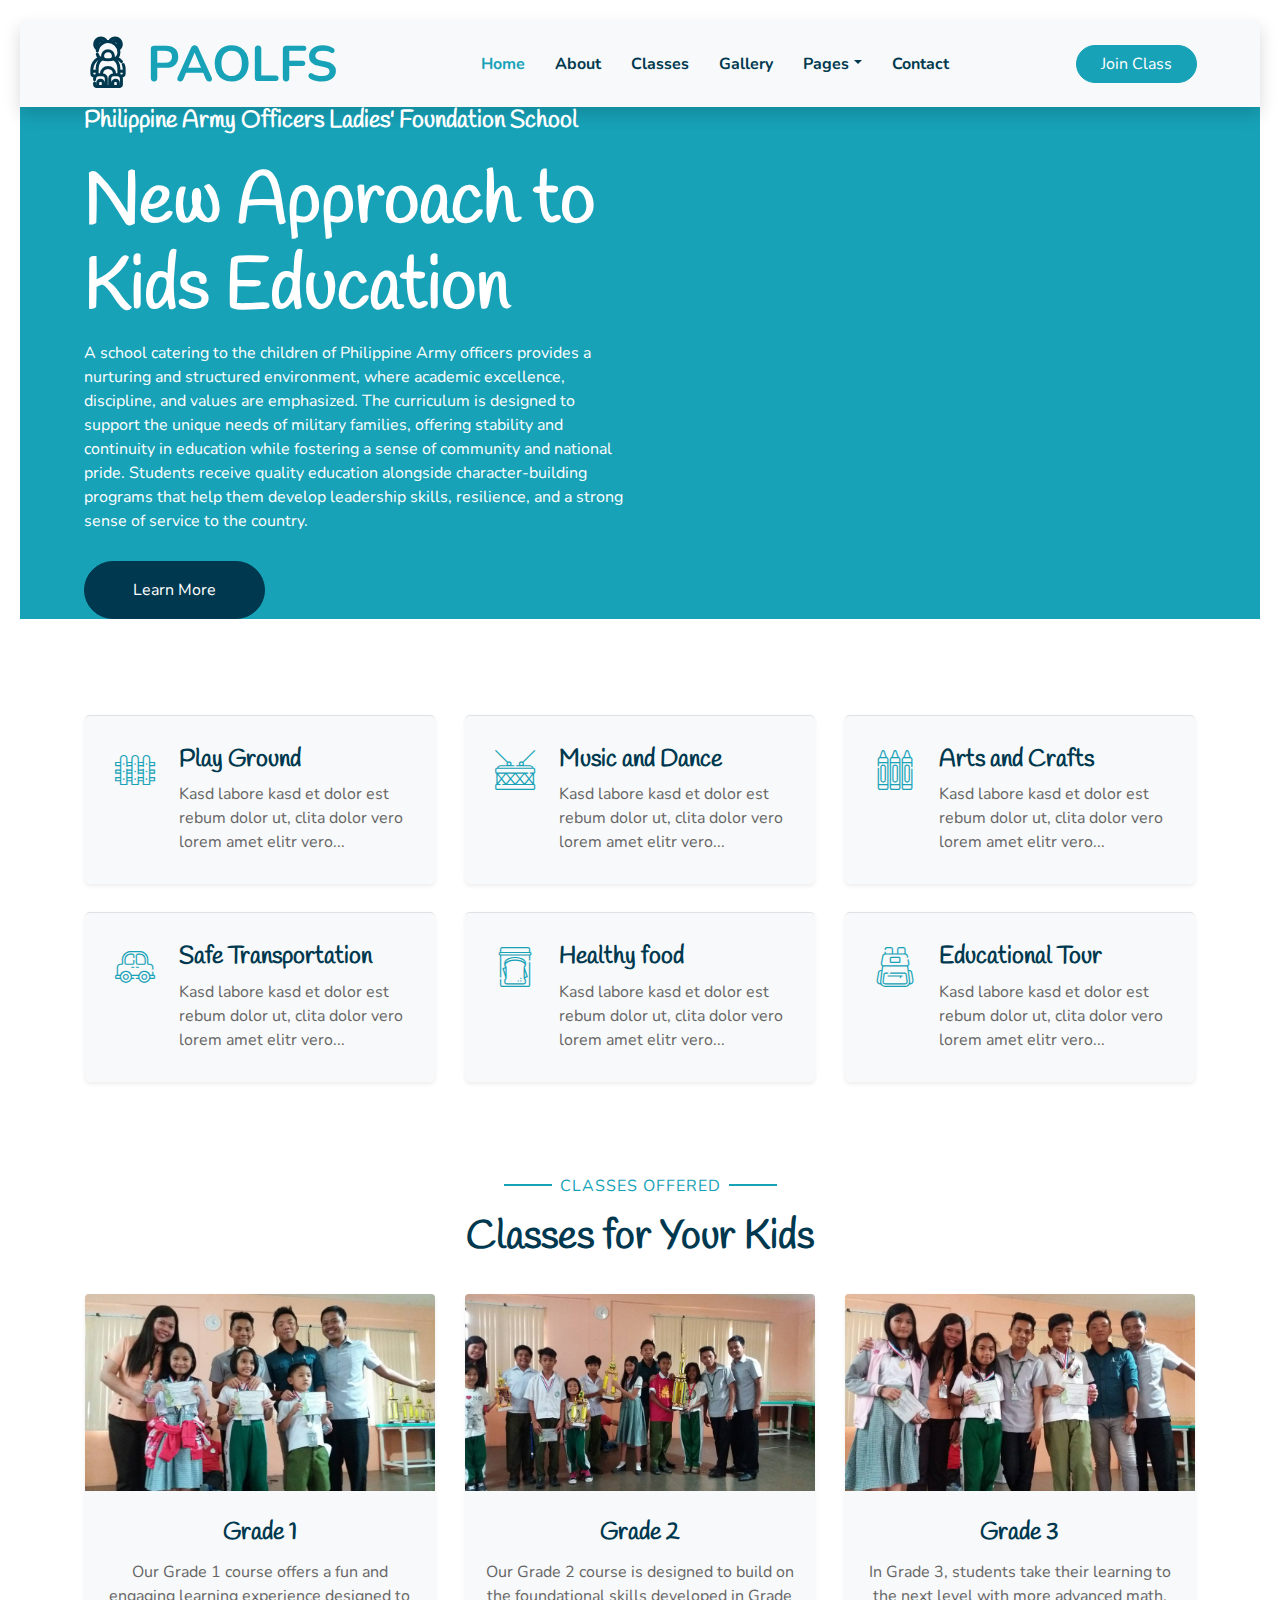
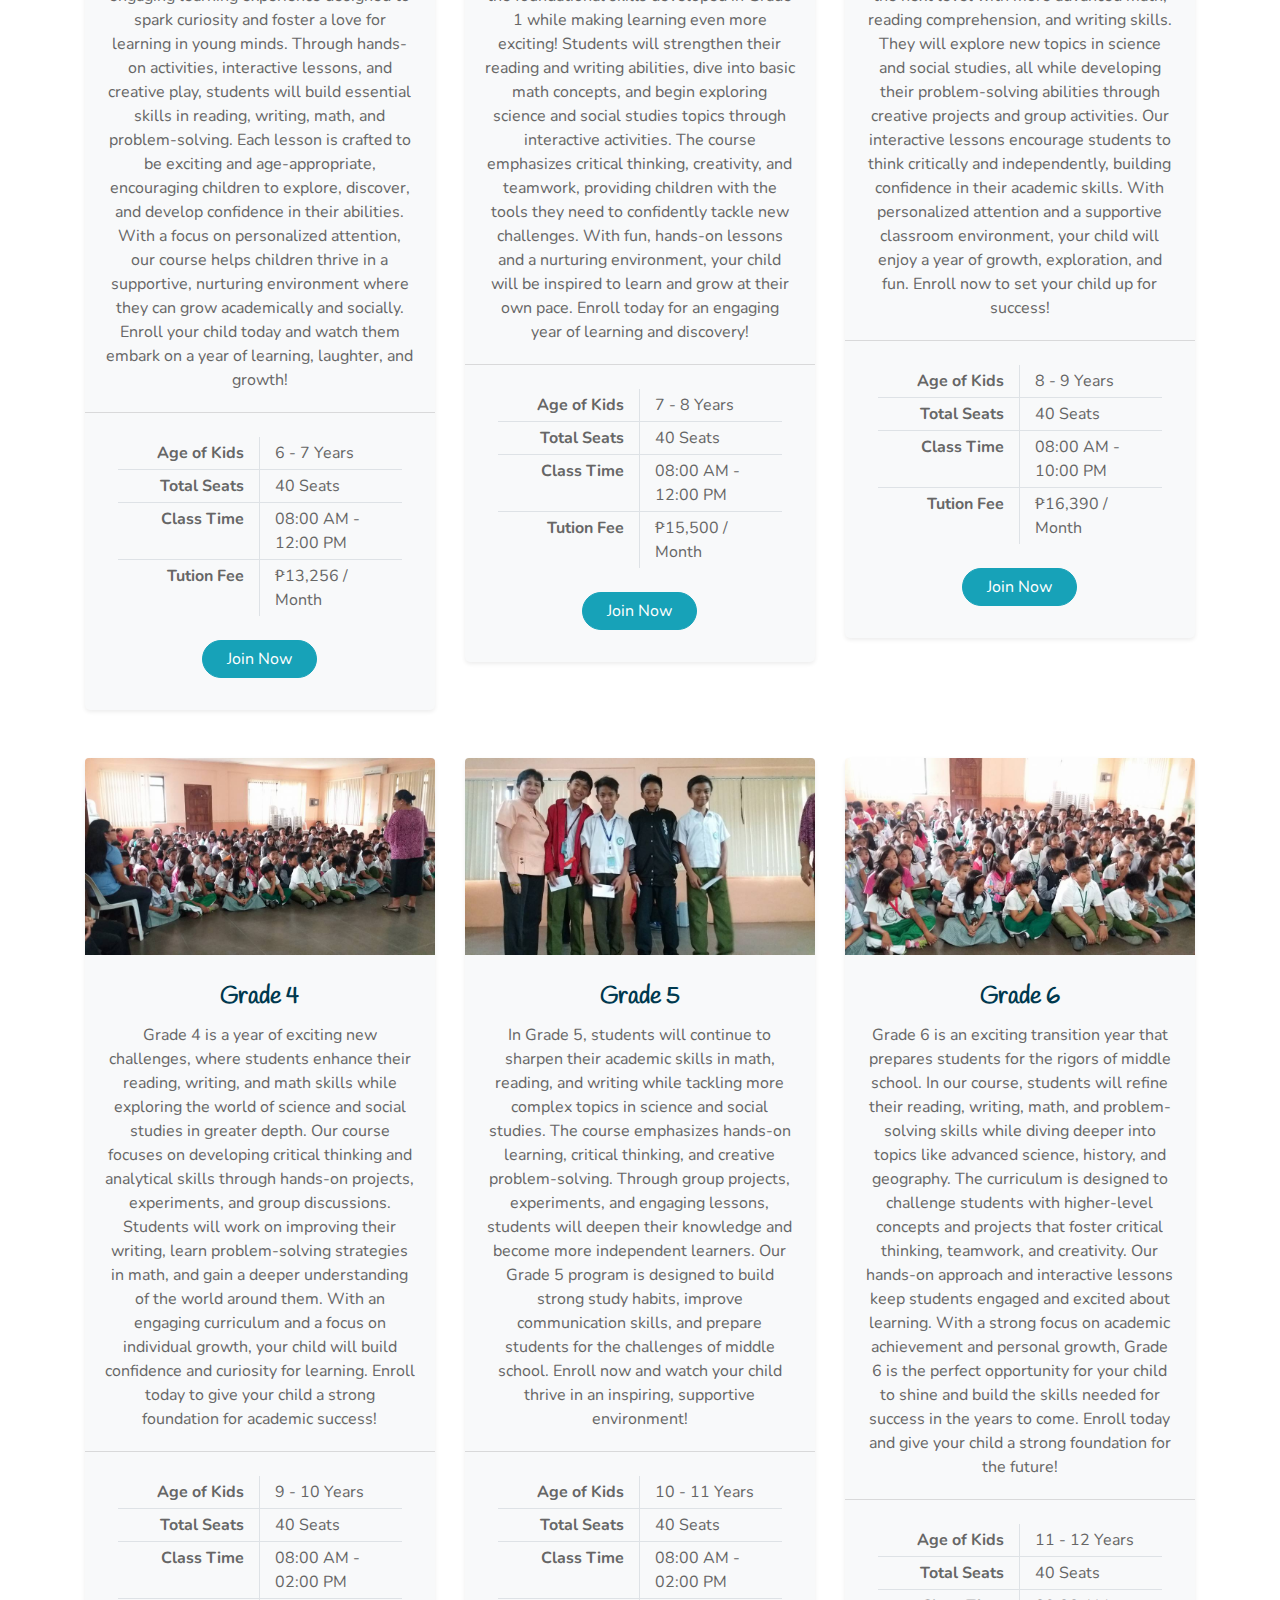
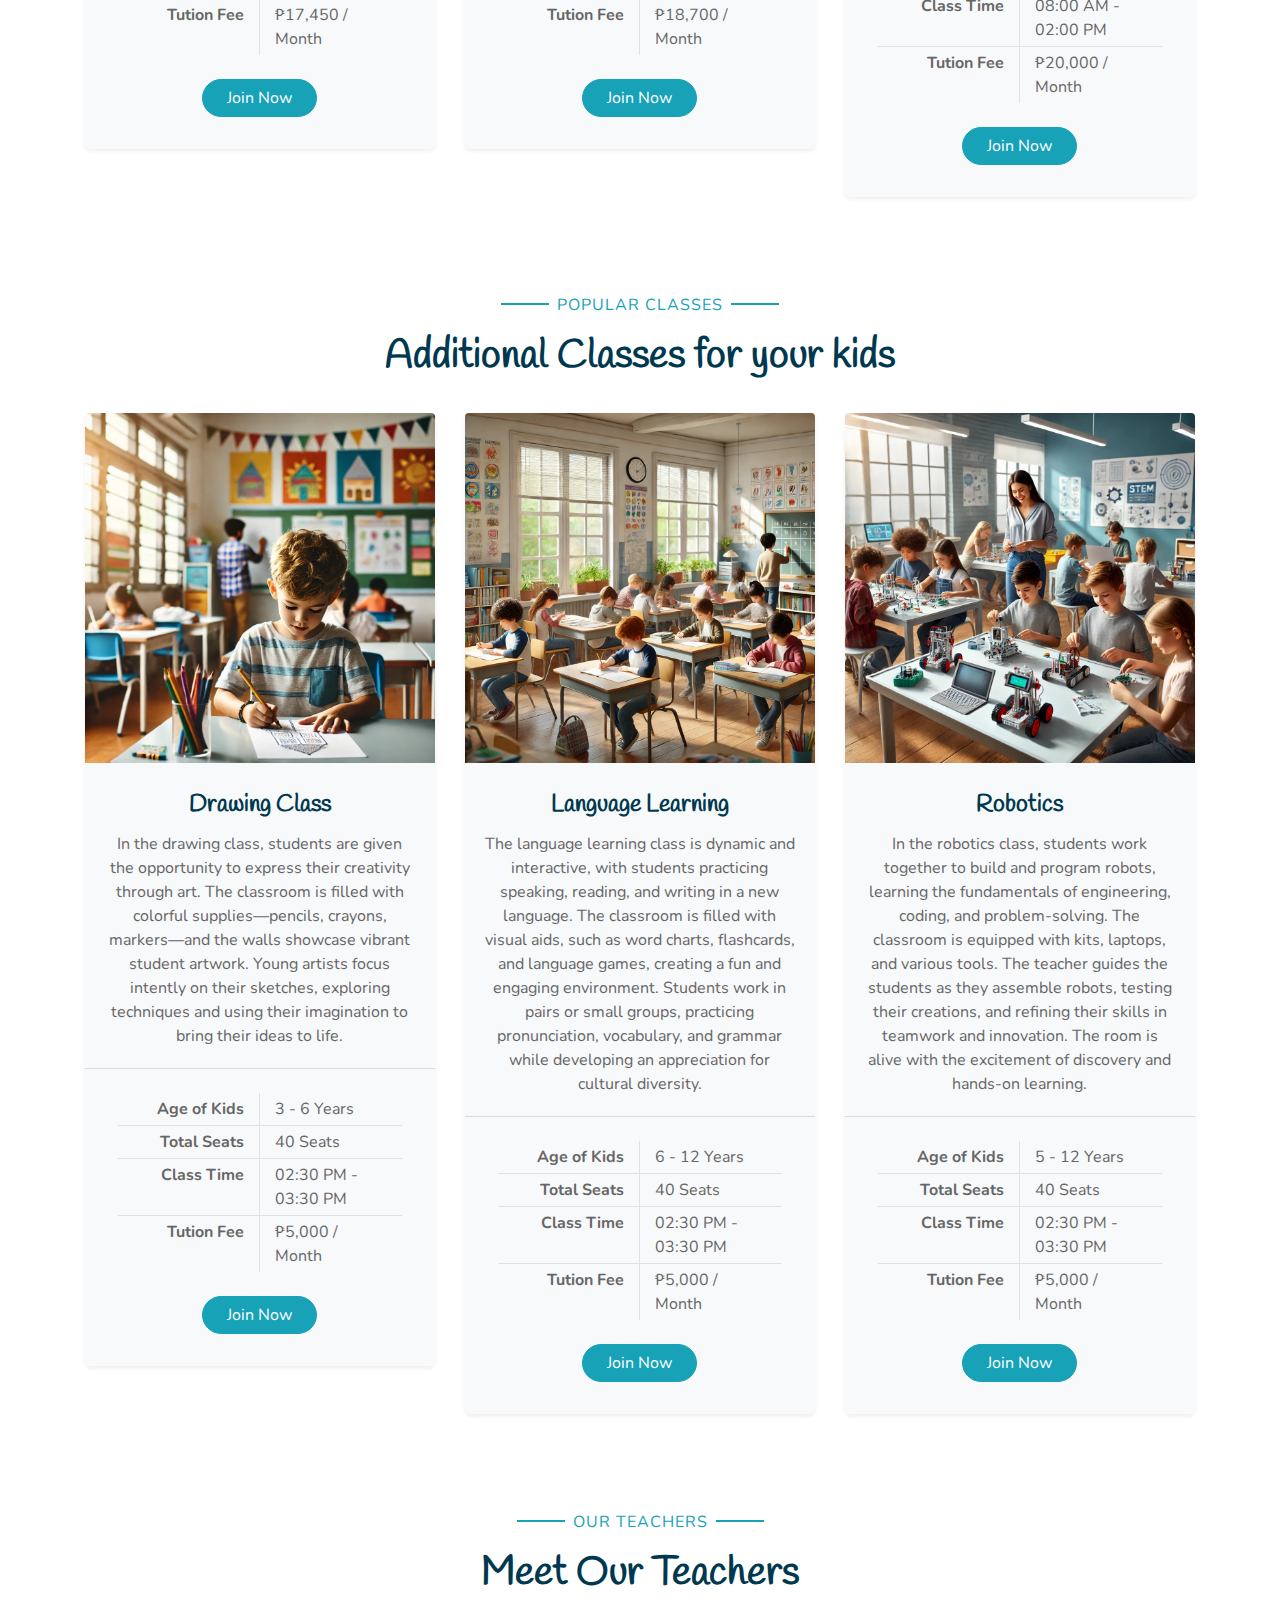
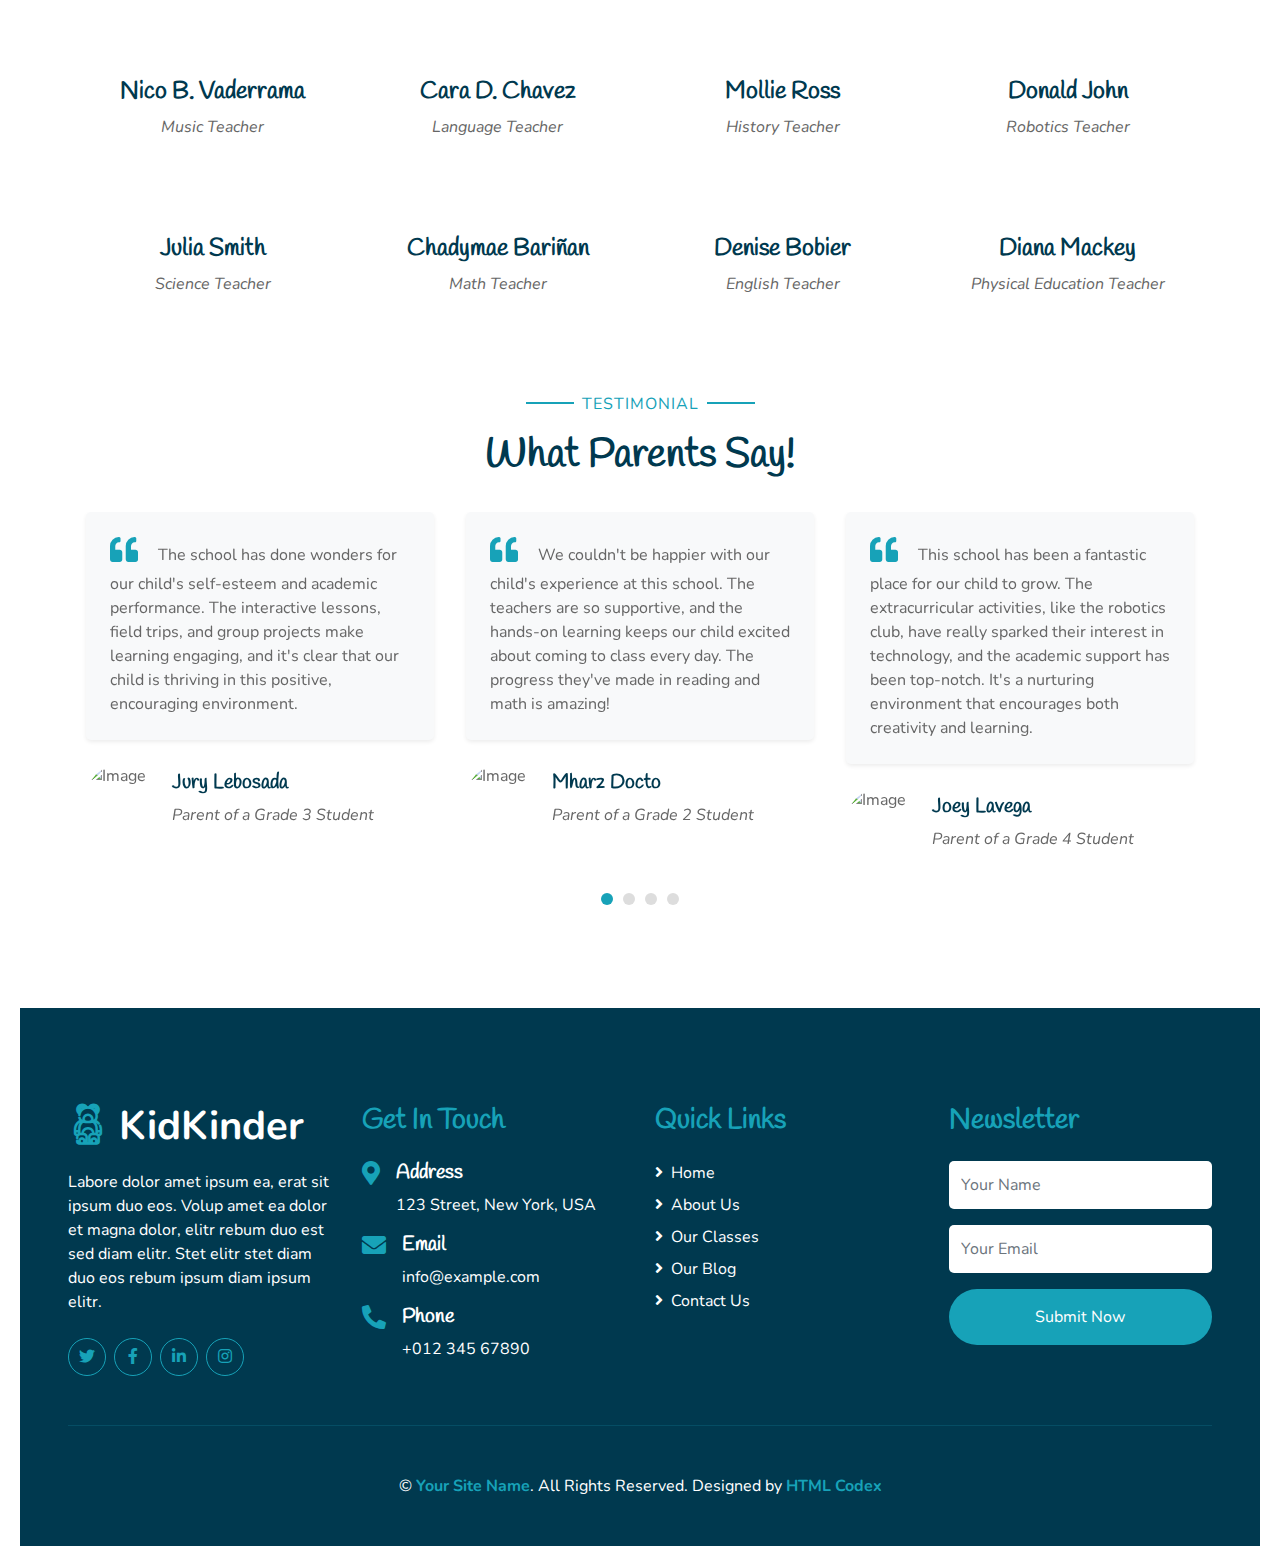
==== commit 3e4f0701: "next push" ====
--- a/index.html
+++ b/index.html
@@ -45,7 +45,6 @@
                     <a href="index.html" class="nav-item nav-link active">Home</a>
                     <a href="about.html" class="nav-item nav-link">About</a>
                     <a href="class.html" class="nav-item nav-link">Classes</a>
-                    <a href="team.html" class="nav-item nav-link">Teachers</a>
                     <a href="gallery.html" class="nav-item nav-link">Gallery</a>
                     <div class="nav-item dropdown">
                         <a href="#" class="nav-link dropdown-toggle" data-toggle="dropdown">Pages</a>
@@ -69,13 +68,11 @@
             <div class="col-lg-6 text-center text-lg-left">
                 <h4 class="text-white mb-4 mt-5 mt-lg-0">Philippine Army Officers Ladies' Foundation School</h4>
                 <h1 class="display-3 font-weight-bold text-white">New Approach to Kids Education</h1>
-                <p class="text-white mb-4">Sea ipsum kasd eirmod kasd magna, est sea et diam ipsum est amet sed sit.
-                    Ipsum dolor no justo dolor et, lorem ut dolor erat dolore sed ipsum at ipsum nonumy amet. Clita
-                    lorem dolore sed stet et est justo dolore.</p>
+                <p class="text-white mb-4">A school catering to the children of Philippine Army officers provides a nurturing and structured environment, where academic excellence, discipline, and values are emphasized. The curriculum is designed to support the unique needs of military families, offering stability and continuity in education while fostering a sense of community and national pride. Students receive quality education alongside character-building programs that help them develop leadership skills, resilience, and a strong sense of service to the country.</p>
                 <a href="" class="btn btn-secondary mt-1 py-3 px-5">Learn More</a>
             </div>
             <div class="col-lg-6 text-center text-lg-right">
-                <img class="img-fluid mt-5" src="img/header.png" alt="">
+                <img class="img-fluid mt-5" src="https://scontent.fmnl10-1.fna.fbcdn.net/v/t39.30808-6/464014595_3061503803990594_8980313363971919607_n.jpg?_nc_cat=108&ccb=1-7&_nc_sid=833d8c&_nc_eui2=AeE8GiSDRR2t_KLJcagCuW2PO4uB5oYjsbA7i4HmhiOxsLybfgdktcSpM2-HkodrZOmogGr894IIUiSKY7YrnKcE&_nc_ohc=QK9ZAZgLX0UQ7kNvgGY8tOQ&_nc_zt=23&_nc_ht=scontent.fmnl10-1.fna&_nc_gid=AsAifxVyd9icP_gioQwMnxY&oh=00_AYBhUb6rIQWBuaztBLT8vu1lXalzxaUla1w7OtcdbFtvpA&oe=674C84EA" alt="">
             </div>
         </div>
     </div>
@@ -147,7 +144,7 @@
 
 
     <!-- About Start -->
-    <div class="container-fluid py-5">
+    <!-- <div class="container-fluid py-5">
         <div class="container">
             <div class="row align-items-center">
                 <div class="col-lg-5">
@@ -175,24 +172,202 @@
                 </div>
             </div>
         </div>
+    </div> -->
+    <!-- About End -->
+
+    <div class="container-fluid pt-5">
+        <div class="container">
+            <div class="text-center pb-2">
+                <p class="section-title px-5"><span class="px-2">Classes Offered</span></p>
+                <h1 class="mb-4">Classes for Your Kids</h1>
+            </div>
+            <div class="row">
+                <div class="col-lg-4 mb-5">
+                    <div class="card border-0 bg-light shadow-sm pb-2">
+                        <img class="card-img-top mb-2" src="img/grade1.jpg" alt="">
+                        <div class="card-body text-center">
+                            <h4 class="card-title">Grade 1</h4>
+                            <p class="card-text">
+                                Our Grade 1 course offers a fun and engaging learning experience designed to spark curiosity and foster a love for learning in young minds. Through hands-on activities, interactive lessons, and creative play, students will build essential skills in reading, writing, math, and problem-solving. Each lesson is crafted to be exciting and age-appropriate, encouraging children to explore, discover, and develop confidence in their abilities. With a focus on personalized attention, our course helps children thrive in a supportive, nurturing environment where they can grow academically and socially. Enroll your child today and watch them embark on a year of learning, laughter, and growth!</p>
+                        </div>
+                        <div class="card-footer bg-transparent py-4 px-5">
+                            <div class="row border-bottom">
+                                <div class="col-6 py-1 text-right border-right"><strong>Age of Kids</strong></div>
+                                <div class="col-6 py-1">6 - 7 Years</div>
+                            </div>
+                            <div class="row border-bottom">
+                                <div class="col-6 py-1 text-right border-right"><strong>Total Seats</strong></div>
+                                <div class="col-6 py-1">40 Seats</div>
+                            </div>
+                            <div class="row border-bottom">
+                                <div class="col-6 py-1 text-right border-right"><strong>Class Time</strong></div>
+                                <div class="col-6 py-1">08:00 AM - 12:00 PM</div>
+                            </div>
+                            <div class="row">
+                                <div class="col-6 py-1 text-right border-right"><strong>Tution Fee</strong></div>
+                                <div class="col-6 py-1">₱13,256 / Month</div>
+                            </div>
+                        </div>
+                        <a class="btn btn-primary px-4 mx-auto mb-4 openModalBtn">Join Now</a>
+                    </div>
+                </div>
+                <div class="col-lg-4 mb-5">
+                    <div class="card border-0 bg-light shadow-sm pb-2">
+                        <img class="card-img-top mb-2" src="img/image.png" alt="">
+                        <div class="card-body text-center">
+                            <h4 class="card-title">Grade 2</h4>
+                            <p class="card-text">Our Grade 2 course is designed to build on the foundational skills developed in Grade 1 while making learning even more exciting! Students will strengthen their reading and writing abilities, dive into basic math concepts, and begin exploring science and social studies topics through interactive activities. The course emphasizes critical thinking, creativity, and teamwork, providing children with the tools they need to confidently tackle new challenges. With fun, hands-on lessons and a nurturing environment, your child will be inspired to learn and grow at their own pace. Enroll today for an engaging year of learning and discovery!</p>
+                        </div>
+                        <div class="card-footer bg-transparent py-4 px-5">
+                            <div class="row border-bottom">
+                                <div class="col-6 py-1 text-right border-right"><strong>Age of Kids</strong></div>
+                                <div class="col-6 py-1">7 - 8 Years</div>
+                            </div>
+                            <div class="row border-bottom">
+                                <div class="col-6 py-1 text-right border-right"><strong>Total Seats</strong></div>
+                                <div class="col-6 py-1">40 Seats</div>
+                            </div>
+                            <div class="row border-bottom">
+                                <div class="col-6 py-1 text-right border-right"><strong>Class Time</strong></div>
+                                <div class="col-6 py-1">08:00 AM - 12:00 PM</div>
+                            </div>
+                            <div class="row">
+                                <div class="col-6 py-1 text-right border-right"><strong>Tution Fee</strong></div>
+                                <div class="col-6 py-1">₱15,500 / Month</div>
+                            </div>
+                        </div>
+                        <a class="btn btn-primary px-4 mx-auto mb-4 openModalBtn">Join Now</a>
+                    </div>
+                </div>
+                <div class="col-lg-4 mb-5">
+                    <div class="card border-0 bg-light shadow-sm pb-2">
+                        <img class="card-img-top mb-2" src="img/grade2.jpg" alt="">
+                        <div class="card-body text-center">
+                            <h4 class="card-title">Grade 3</h4>
+                            <p class="card-text">In Grade 3, students take their learning to the next level with more advanced math, reading comprehension, and writing skills. They will explore new topics in science and social studies, all while developing their problem-solving abilities through creative projects and group activities. Our interactive lessons encourage students to think critically and independently, building confidence in their academic skills. With personalized attention and a supportive classroom environment, your child will enjoy a year of growth, exploration, and fun. Enroll now to set your child up for success!</p>
+                        </div>
+                        <div class="card-footer bg-transparent py-4 px-5">
+                            <div class="row border-bottom">
+                                <div class="col-6 py-1 text-right border-right"><strong>Age of Kids</strong></div>
+                                <div class="col-6 py-1">8 - 9 Years</div>
+                            </div>
+                            <div class="row border-bottom">
+                                <div class="col-6 py-1 text-right border-right"><strong>Total Seats</strong></div>
+                                <div class="col-6 py-1">40 Seats</div>
+                            </div>
+                            <div class="row border-bottom">
+                                <div class="col-6 py-1 text-right border-right"><strong>Class Time</strong></div>
+                                <div class="col-6 py-1">08:00 AM - 10:00 PM</div>
+                            </div>
+                            <div class="row">
+                                <div class="col-6 py-1 text-right border-right"><strong>Tution Fee</strong></div>
+                                <div class="col-6 py-1">₱16,390 / Month</div>
+                            </div>
+                        </div>
+                        <a class="btn btn-primary px-4 mx-auto mb-4 openModalBtn">Join Now</a>
+                    </div>
+                </div>
+                <div class="col-lg-4 mb-5">
+                    <div class="card border-0 bg-light shadow-sm pb-2">
+                        <img class="card-img-top mb-2" src="img/grade4.jpg" alt="">
+                        <div class="card-body text-center">
+                            <h4 class="card-title">Grade 4</h4>
+                            <p class="card-text">Grade 4 is a year of exciting new challenges, where students enhance their reading, writing, and math skills while exploring the world of science and social studies in greater depth. Our course focuses on developing critical thinking and analytical skills through hands-on projects, experiments, and group discussions. Students will work on improving their writing, learn problem-solving strategies in math, and gain a deeper understanding of the world around them. With an engaging curriculum and a focus on individual growth, your child will build confidence and curiosity for learning. Enroll today to give your child a strong foundation for academic success!</p>
+                        </div>
+                        <div class="card-footer bg-transparent py-4 px-5">
+                            <div class="row border-bottom">
+                                <div class="col-6 py-1 text-right border-right"><strong>Age of Kids</strong></div>
+                                <div class="col-6 py-1">9 - 10 Years</div>
+                            </div>
+                            <div class="row border-bottom">
+                                <div class="col-6 py-1 text-right border-right"><strong>Total Seats</strong></div>
+                                <div class="col-6 py-1">40 Seats</div>
+                            </div>
+                            <div class="row border-bottom">
+                                <div class="col-6 py-1 text-right border-right"><strong>Class Time</strong></div>
+                                <div class="col-6 py-1">08:00 AM - 02:00 PM</div>
+                            </div>
+                            <div class="row">
+                                <div class="col-6 py-1 text-right border-right"><strong>Tution Fee</strong></div>
+                                <div class="col-6 py-1">₱17,450 / Month</div>
+                            </div>
+                        </div>
+                        <a class="btn btn-primary px-4 mx-auto mb-4 openModalBtn">Join Now</a>
+                    </div>
+                </div>
+                <div class="col-lg-4 mb-5">
+                    <div class="card border-0 bg-light shadow-sm pb-2">
+                        <img class="card-img-top mb-2" src="img/grade5.jpg" alt="">
+                        <div class="card-body text-center">
+                            <h4 class="card-title">Grade 5</h4>
+                            <p class="card-text">In Grade 5, students will continue to sharpen their academic skills in math, reading, and writing while tackling more complex topics in science and social studies. The course emphasizes hands-on learning, critical thinking, and creative problem-solving. Through group projects, experiments, and engaging lessons, students will deepen their knowledge and become more independent learners. Our Grade 5 program is designed to build strong study habits, improve communication skills, and prepare students for the challenges of middle school. Enroll now and watch your child thrive in an inspiring, supportive environment!</p>
+                        </div>
+                        <div class="card-footer bg-transparent py-4 px-5">
+                            <div class="row border-bottom">
+                                <div class="col-6 py-1 text-right border-right"><strong>Age of Kids</strong></div>
+                                <div class="col-6 py-1">10 - 11 Years</div>
+                            </div>
+                            <div class="row border-bottom">
+                                <div class="col-6 py-1 text-right border-right"><strong>Total Seats</strong></div>
+                                <div class="col-6 py-1">40 Seats</div>
+                            </div>
+                            <div class="row border-bottom">
+                                <div class="col-6 py-1 text-right border-right"><strong>Class Time</strong></div>
+                                <div class="col-6 py-1">08:00 AM - 02:00 PM</div>
+                            </div>
+                            <div class="row">
+                                <div class="col-6 py-1 text-right border-right"><strong>Tution Fee</strong></div>
+                                <div class="col-6 py-1">₱18,700 / Month</div>
+                            </div>
+                        </div>
+                        <a class="btn btn-primary px-4 mx-auto mb-4 openModalBtn">Join Now</a>
+                    </div>
+                </div>
+                    <div class="col-lg-4 mb-5">
+                        <div class="card border-0 bg-light shadow-sm pb-2">
+                            <img class="card-img-top mb-2" src="img/grade6.jpg" alt="">
+                            <div class="card-body text-center">
+                                <h4 class="card-title">Grade 6</h4>
+                                <p class="card-text">Grade 6 is an exciting transition year that prepares students for the rigors of middle school. In our course, students will refine their reading, writing, math, and problem-solving skills while diving deeper into topics like advanced science, history, and geography. The curriculum is designed to challenge students with higher-level concepts and projects that foster critical thinking, teamwork, and creativity. Our hands-on approach and interactive lessons keep students engaged and excited about learning. With a strong focus on academic achievement and personal growth, Grade 6 is the perfect opportunity for your child to shine and build the skills needed for success in the years to come. Enroll today and give your child a strong foundation for the future!</p>
+                            </div>
+                            <div class="card-footer bg-transparent py-4 px-5">
+                                <div class="row border-bottom">
+                                    <div class="col-6 py-1 text-right border-right"><strong>Age of Kids</strong></div>
+                                    <div class="col-6 py-1">11 - 12 Years</div>
+                                </div>
+                                <div class="row border-bottom">
+                                    <div class="col-6 py-1 text-right border-right"><strong>Total Seats</strong></div>
+                                    <div class="col-6 py-1">40 Seats</div>
+                                </div>
+                                <div class="row border-bottom">
+                                    <div class="col-6 py-1 text-right border-right"><strong>Class Time</strong></div>
+                                    <div class="col-6 py-1">08:00 AM - 02:00 PM</div>
+                                </div>
+                                <div class="row">
+                                    <div class="col-6 py-1 text-right border-right"><strong>Tution Fee</strong></div>
+                                    <div class="col-6 py-1">₱20,000 / Month</div>
+                                </div>
+                            </div>
+                            <a class="btn btn-primary px-4 mx-auto mb-4 openModalBtn">Join Now</a>
+                        </div>
+                </div>
+            </div>
+        </div>
     </div>
-    <!-- About End -->
-
-
     <!-- Class Start -->
     <div class="container-fluid pt-5">
         <div class="container">
             <div class="text-center pb-2">
                 <p class="section-title px-5"><span class="px-2">Popular Classes</span></p>
-                <h1 class="mb-4">Classes for Your Kids</h1>
+                <h1 class="mb-4">Additional Classes for your kids</h1>
             </div>
             <div class="row">
                 <div class="col-lg-4 mb-5">
                     <div class="card border-0 bg-light shadow-sm pb-2">
-                        <img class="card-img-top mb-2" src="img/class-1.jpg" alt="">
+                        <img class="card-img-top mb-2" src="img/image1.png" alt="">
                         <div class="card-body text-center">
                             <h4 class="card-title">Drawing Class</h4>
-                            <p class="card-text">Justo ea diam stet diam ipsum no sit, ipsum vero et et diam ipsum duo et no et, ipsum ipsum erat duo amet clita duo</p>
+                            <p class="card-text">In the drawing class, students are given the opportunity to express their creativity through art. The classroom is filled with colorful supplies—pencils, crayons, markers—and the walls showcase vibrant student artwork. Young artists focus intently on their sketches, exploring techniques and using their imagination to bring their ideas to life.</p>
                         </div>
                         <div class="card-footer bg-transparent py-4 px-5">
                             <div class="row border-bottom">
@@ -205,27 +380,27 @@
                             </div>
                             <div class="row border-bottom">
                                 <div class="col-6 py-1 text-right border-right"><strong>Class Time</strong></div>
-                                <div class="col-6 py-1">08:00 - 10:00</div>
+                                <div class="col-6 py-1">02:30 PM - 03:30 PM</div>
                             </div>
                             <div class="row">
                                 <div class="col-6 py-1 text-right border-right"><strong>Tution Fee</strong></div>
-                                <div class="col-6 py-1">$290 / Month</div>
-                            </div>
-                        </div>
-                        <a href="" class="btn btn-primary px-4 mx-auto mb-4">Join Now</a>
+                                <div class="col-6 py-1">₱5,000 / Month</div>
+                            </div>
+                        </div>
+                        <a class="btn btn-primary px-4 mx-auto mb-4 openModalBtn">Join Now</a>
                     </div>
                 </div>
                 <div class="col-lg-4 mb-5">
                     <div class="card border-0 bg-light shadow-sm pb-2">
-                        <img class="card-img-top mb-2" src="img/class-2.jpg" alt="">
+                        <img class="card-img-top mb-2" src="img/image2.png" alt="">
                         <div class="card-body text-center">
                             <h4 class="card-title">Language Learning</h4>
-                            <p class="card-text">Justo ea diam stet diam ipsum no sit, ipsum vero et et diam ipsum duo et no et, ipsum ipsum erat duo amet clita duo</p>
+                            <p class="card-text">The language learning class is dynamic and interactive, with students practicing speaking, reading, and writing in a new language. The classroom is filled with visual aids, such as word charts, flashcards, and language games, creating a fun and engaging environment. Students work in pairs or small groups, practicing pronunciation, vocabulary, and grammar while developing an appreciation for cultural diversity.</p>
                         </div>
                         <div class="card-footer bg-transparent py-4 px-5">
                             <div class="row border-bottom">
                                 <div class="col-6 py-1 text-right border-right"><strong>Age of Kids</strong></div>
-                                <div class="col-6 py-1">3 - 6 Years</div>
+                                <div class="col-6 py-1">6 - 12 Years</div>
                             </div>
                             <div class="row border-bottom">
                                 <div class="col-6 py-1 text-right border-right"><strong>Total Seats</strong></div>
@@ -233,27 +408,27 @@
                             </div>
                             <div class="row border-bottom">
                                 <div class="col-6 py-1 text-right border-right"><strong>Class Time</strong></div>
-                                <div class="col-6 py-1">08:00 - 10:00</div>
+                                <div class="col-6 py-1">02:30 PM - 03:30 PM</div>
                             </div>
                             <div class="row">
                                 <div class="col-6 py-1 text-right border-right"><strong>Tution Fee</strong></div>
-                                <div class="col-6 py-1">$290 / Month</div>
-                            </div>
-                        </div>
-                        <a href="" class="btn btn-primary px-4 mx-auto mb-4">Join Now</a>
+                                <div class="col-6 py-1">₱5,000 / Month</div>
+                            </div>
+                        </div>
+                        <a class="btn btn-primary px-4 mx-auto mb-4 openModalBtn">Join Now</a>
                     </div>
                 </div>
                 <div class="col-lg-4 mb-5">
                     <div class="card border-0 bg-light shadow-sm pb-2">
-                        <img class="card-img-top mb-2" src="img/class-3.jpg" alt="">
+                        <img class="card-img-top mb-2" src="img/image3.png" alt="">
                         <div class="card-body text-center">
-                            <h4 class="card-title">Basic Science</h4>
-                            <p class="card-text">Justo ea diam stet diam ipsum no sit, ipsum vero et et diam ipsum duo et no et, ipsum ipsum erat duo amet clita duo</p>
+                            <h4 class="card-title">Robotics</h4>
+                            <p class="card-text">In the robotics class, students work together to build and program robots, learning the fundamentals of engineering, coding, and problem-solving. The classroom is equipped with kits, laptops, and various tools. The teacher guides the students as they assemble robots, testing their creations, and refining their skills in teamwork and innovation. The room is alive with the excitement of discovery and hands-on learning.</p>
                         </div>
                         <div class="card-footer bg-transparent py-4 px-5">
                             <div class="row border-bottom">
                                 <div class="col-6 py-1 text-right border-right"><strong>Age of Kids</strong></div>
-                                <div class="col-6 py-1">3 - 6 Years</div>
+                                <div class="col-6 py-1">5 - 12 Years</div>
                             </div>
                             <div class="row border-bottom">
                                 <div class="col-6 py-1 text-right border-right"><strong>Total Seats</strong></div>
@@ -261,14 +436,14 @@
                             </div>
                             <div class="row border-bottom">
                                 <div class="col-6 py-1 text-right border-right"><strong>Class Time</strong></div>
-                                <div class="col-6 py-1">08:00 - 10:00</div>
+                                <div class="col-6 py-1">02:30 PM - 03:30 PM</div>
                             </div>
                             <div class="row">
                                 <div class="col-6 py-1 text-right border-right"><strong>Tution Fee</strong></div>
-                                <div class="col-6 py-1">$290 / Month</div>
-                            </div>
-                        </div>
-                        <a href="" class="btn btn-primary px-4 mx-auto mb-4">Join Now</a>
+                                <div class="col-6 py-1">₱5,000 / Month</div>
+                            </div>
+                        </div>
+                        <a class="btn btn-primary px-4 mx-auto mb-4 openModalBtn">Join Now</a>
                     </div>
                 </div>
             </div>
@@ -278,19 +453,17 @@
 
 
     <!-- Registration Start -->
-    <div class="container-fluid py-5">
+    <!-- <div class="container-fluid py-5">
         <div class="container">
             <div class="row align-items-center">
                 <div class="col-lg-7 mb-5 mb-lg-0">
                     <p class="section-title pr-5"><span class="pr-2">Book A Seat</span></p>
                     <h1 class="mb-4">Book A Seat For Your Kid</h1>
-                    <p>Invidunt lorem justo sanctus clita. Erat lorem labore ea, justo dolor lorem ipsum ut sed eos,
-                        ipsum et dolor kasd sit ea justo. Erat justo sed sed diam. Ea et erat ut sed diam sea ipsum est
-                        dolor</p>
+                    <p>Whether it's for a school program, an extracurricular activity, or a special event, booking a seat guarantees that your child can join and enjoy the experience without any worries about availability.</p>
                     <ul class="list-inline m-0">
-                        <li class="py-2"><i class="fa fa-check text-success mr-3"></i>Labore eos amet dolor amet diam</li>
-                        <li class="py-2"><i class="fa fa-check text-success mr-3"></i>Etsea et sit dolor amet ipsum</li>
-                        <li class="py-2"><i class="fa fa-check text-success mr-3"></i>Diam dolor diam elitripsum vero.</li>
+                        <li class="py-2"><i class="fa fa-check text-success mr-3"></i>Develop Technical Skills</li>
+                        <li class="py-2"><i class="fa fa-check text-success mr-3"></i>Encourage Teamwork</li>
+                        <li class="py-2"><i class="fa fa-check text-success mr-3"></i>Foster Problem-Solving Abilities.</li>
                     </ul>
                     <a href="" class="btn btn-primary mt-4 py-2 px-4">Book Now</a>
                 </div>
@@ -324,10 +497,59 @@
                 </div>
             </div>
         </div>
+    </div> -->
+    <!-- Registration End -->
+    <div id="registrationModal" class="modal">
+        <div class="modal-content">
+            <span id="closeModalBtn" class="close-btn">&times;</span>
+            <h2>Student Registration</h2>
+            <form id="registrationForm">
+                <div class="form-group">
+                    <label for="parentName">Parent's Name</label>
+                    <input type="text" id="parentName" name="parentName" required placeholder="Enter Parent's Name">
+                </div>
+                <div class="form-group">
+                    <label for="kidsName">Child's Name</label>
+                    <input type="text" id="kidsName" name="kidsName" required placeholder="Enter Child's Name">
+                </div>
+                <div class="form-group">
+                    <label for="phone">Phone Number</label>
+                    <input type="tel" id="phone" name="phone" required placeholder="Enter Phone Number">
+                </div>
+                <div class="form-group">
+                    <label for="grade">Grade</label>
+                    <select id="grade" name="grade" required>
+                        <option value="">Select Grade</option>
+                        <option value="1">Grade 1</option>
+                        <option value="2">Grade 2</option>
+                        <option value="3">Grade 3</option>
+                        <option value="4">Grade 4</option>
+                        <option value="5">Grade 5</option>
+                        <option value="6">Grade 6</option>
+                    </select>
+                </div>
+                <div class="form-group">
+                    <label for="grade">Additional Classes</label>
+                    <select id="grade" name="grade" required>
+                        <option value="">Select Grade</option>
+                        <option value="1">Drawing Class</option>
+                        <option value="2">Language Learning</option>
+                        <option value="3">Robotics</option>
+                    </select>
+                </div>
+                <button type="submit" class="submit-btn">Submit</button>
+            </form>
+        </div>
     </div>
-    <!-- Registration End -->
-
-
+
+    <!-- Thank You Modal -->
+    <div id="thankYouModal" class="modal">
+        <div class="modal-content">
+            <span id="closeThankYouModal" class="close-btn">&times;</span>
+            <h2>Thank You for Registering!</h2>
+            <p>The school will contact you in a few days regarding your registration.</p>
+        </div>
+    </div>
     <!-- Team Start -->
     <div class="container-fluid pt-5">
         <div class="container">
@@ -338,7 +560,7 @@
             <div class="row">
                 <div class="col-md-6 col-lg-3 text-center team mb-5">
                     <div class="position-relative overflow-hidden mb-4" style="border-radius: 100%;">
-                        <img class="img-fluid w-100" src="img/team-1.jpg" alt="" >
+                        <img class="img-fluid w-100" src="https://treston.edu.ph/wp-content/uploads/bb-plugin/cache/valderama-1-square-82ea14889af2153123ccc4fe0a440469-82d0tlu1hj6p.webp" alt="" >
                         <div
                             class="team-social d-flex align-items-center justify-content-center w-100 h-100 position-absolute">
                             <a class="btn btn-outline-light text-center mr-2 px-0" style="width: 38px; height: 38px;"
@@ -349,12 +571,12 @@
                                 href="#"><i class="fab fa-linkedin-in"></i></a>
                         </div>
                     </div>
-                    <h4>Julia Smith</h4>
+                    <h4>Nico B. Vaderrama</h4>
                     <i>Music Teacher</i>
                 </div>
                 <div class="col-md-6 col-lg-3 text-center team mb-5">
                     <div class="position-relative overflow-hidden mb-4" style="border-radius: 100%;">
-                        <img class="img-fluid w-100" src="img/team-2.jpg" alt="" >
+                        <img class="img-fluid w-100" src="https://treston.edu.ph/wp-content/uploads/bb-plugin/cache/cara-diaz-square-e089f6c7cbd1111f328844921fa3a665-1hg3ulvdte9q.webp" alt="" >
                         <div
                             class="team-social d-flex align-items-center justify-content-center w-100 h-100 position-absolute">
                             <a class="btn btn-outline-light text-center mr-2 px-0" style="width: 38px; height: 38px;"
@@ -365,12 +587,12 @@
                                 href="#"><i class="fab fa-linkedin-in"></i></a>
                         </div>
                     </div>
-                    <h4>Jhon Doe</h4>
+                    <h4>Cara D. Chavez</h4>
                     <i>Language Teacher</i>
                 </div>
                 <div class="col-md-6 col-lg-3 text-center team mb-5">
                     <div class="position-relative overflow-hidden mb-4" style="border-radius: 100%;">
-                        <img class="img-fluid w-100" src="img/team-3.jpg" alt="" >
+                        <img class="img-fluid w-100" src="https://treston.edu.ph/wp-content/uploads/bb-plugin/cache/Alexa-Ilacad-square-787d68dfbdc28df5a8a682d6315e1494-srp8uyahlbko.webp" alt="" >
                         <div
                             class="team-social d-flex align-items-center justify-content-center w-100 h-100 position-absolute">
                             <a class="btn btn-outline-light text-center mr-2 px-0" style="width: 38px; height: 38px;"
@@ -382,11 +604,11 @@
                         </div>
                     </div>
                     <h4>Mollie Ross</h4>
-                    <i>Dance Teacher</i>
+                    <i>History Teacher</i>
                 </div>
                 <div class="col-md-6 col-lg-3 text-center team mb-5">
                     <div class="position-relative overflow-hidden mb-4" style="border-radius: 100%;">
-                        <img class="img-fluid w-100" src="img/team-4.jpg" alt="" >
+                        <img class="img-fluid w-100" src="https://treston.edu.ph/wp-content/uploads/bb-plugin/cache/vbette-1-square-6fb37f3df765b484b402f8d04d328ed5-sqho35jf9war.webp" alt="" >
                         <div
                             class="team-social d-flex align-items-center justify-content-center w-100 h-100 position-absolute">
                             <a class="btn btn-outline-light text-center mr-2 px-0" style="width: 38px; height: 38px;"
@@ -398,7 +620,73 @@
                         </div>
                     </div>
                     <h4>Donald John</h4>
-                    <i>Art Teacher</i>
+                    <i>Robotics Teacher</i>
+                </div>
+            </div>
+            <div class="row">
+                <div class="col-md-6 col-lg-3 text-center team mb-5">
+                    <div class="position-relative overflow-hidden mb-4" style="border-radius: 100%;">
+                        <img class="img-fluid w-100" src="https://treston.edu.ph/wp-content/uploads/bb-plugin/cache/EmbeddedImage-1-1-square-fc63310a4977d96baa4756d1b9b49e53-cnkqljt1vuf8.png" alt="" >
+                        <div
+                            class="team-social d-flex align-items-center justify-content-center w-100 h-100 position-absolute">
+                            <a class="btn btn-outline-light text-center mr-2 px-0" style="width: 38px; height: 38px;"
+                                href="#"><i class="fab fa-twitter"></i></a>
+                            <a class="btn btn-outline-light text-center mr-2 px-0" style="width: 38px; height: 38px;"
+                                href="#"><i class="fab fa-facebook-f"></i></a>
+                            <a class="btn btn-outline-light text-center px-0" style="width: 38px; height: 38px;"
+                                href="#"><i class="fab fa-linkedin-in"></i></a>
+                        </div>
+                    </div>
+                    <h4>Julia Smith</h4>
+                    <i>Science Teacher</i>
+                </div>
+                <div class="col-md-6 col-lg-3 text-center team mb-5">
+                    <div class="position-relative overflow-hidden mb-4" style="border-radius: 100%;">
+                        <img class="img-fluid w-100" src="https://treston.edu.ph/wp-content/uploads/bb-plugin/cache/Chadymae-square-5d4572c9970b0f6476bbaae2d3cb87d3-ol41px2re3bv.webp" alt="" >
+                        <div
+                            class="team-social d-flex align-items-center justify-content-center w-100 h-100 position-absolute">
+                            <a class="btn btn-outline-light text-center mr-2 px-0" style="width: 38px; height: 38px;"
+                                href="#"><i class="fab fa-twitter"></i></a>
+                            <a class="btn btn-outline-light text-center mr-2 px-0" style="width: 38px; height: 38px;"
+                                href="#"><i class="fab fa-facebook-f"></i></a>
+                            <a class="btn btn-outline-light text-center px-0" style="width: 38px; height: 38px;"
+                                href="#"><i class="fab fa-linkedin-in"></i></a>
+                        </div>
+                    </div>
+                    <h4>Chadymae Bariñan</h4>
+                    <i>Math Teacher</i>
+                </div>
+                <div class="col-md-6 col-lg-3 text-center team mb-5">
+                    <div class="position-relative overflow-hidden mb-4" style="border-radius: 100%;">
+                        <img class="img-fluid w-100" src="https://treston.edu.ph/wp-content/uploads/bb-plugin/cache/denise-1-square-8ba4093385718fb968b026cde4617d2e-14x8yzdi0fps.webp" alt="" >
+                        <div
+                            class="team-social d-flex align-items-center justify-content-center w-100 h-100 position-absolute">
+                            <a class="btn btn-outline-light text-center mr-2 px-0" style="width: 38px; height: 38px;"
+                                href="#"><i class="fab fa-twitter"></i></a>
+                            <a class="btn btn-outline-light text-center mr-2 px-0" style="width: 38px; height: 38px;"
+                                href="#"><i class="fab fa-facebook-f"></i></a>
+                            <a class="btn btn-outline-light text-center px-0" style="width: 38px; height: 38px;"
+                                href="#"><i class="fab fa-linkedin-in"></i></a>
+                        </div>
+                    </div>
+                    <h4>Denise Bobier</h4>
+                    <i>English Teacher</i>
+                </div>
+                <div class="col-md-6 col-lg-3 text-center team mb-5">
+                    <div class="position-relative overflow-hidden mb-4" style="border-radius: 100%;">
+                        <img class="img-fluid w-100" src="https://treston.edu.ph/wp-content/uploads/bb-plugin/cache/13Diana-Mackey-square-066a0834dcedca3ccd764c64ec38eebe-8lsg7riq5pht.webp" alt="" >
+                        <div
+                            class="team-social d-flex align-items-center justify-content-center w-100 h-100 position-absolute">
+                            <a class="btn btn-outline-light text-center mr-2 px-0" style="width: 38px; height: 38px;"
+                                href="#"><i class="fab fa-twitter"></i></a>
+                            <a class="btn btn-outline-light text-center mr-2 px-0" style="width: 38px; height: 38px;"
+                                href="#"><i class="fab fa-facebook-f"></i></a>
+                            <a class="btn btn-outline-light text-center px-0" style="width: 38px; height: 38px;"
+                                href="#"><i class="fab fa-linkedin-in"></i></a>
+                        </div>
+                    </div>
+                    <h4>Diana Mackey</h4>
+                    <i>Physical Education Teacher</i>
                 </div>
             </div>
         </div>
@@ -417,52 +705,52 @@
                 <div class="testimonial-item px-3">
                     <div class="bg-light shadow-sm rounded mb-4 p-4">
                         <h3 class="fas fa-quote-left text-primary mr-3"></h3>
-                        Sed ea amet kasd elitr stet, stet rebum et ipsum est duo elitr eirmod clita lorem. Dolor tempor ipsum clita
+                        We couldn't be happier with our child's experience at this school. The teachers are so supportive, and the hands-on learning keeps our child excited about coming to class every day. The progress they've made in reading and math is amazing!
                     </div>
                     <div class="d-flex align-items-center">
-                        <img class="rounded-circle" src="img/testimonial-1.jpg" style="width: 70px; height: 70px;" alt="Image">
+                        <img class="rounded-circle" src="https://scontent.fmnl10-1.fna.fbcdn.net/v/t39.30808-1/265410732_1532953730412121_8905258101570424384_n.jpg?stp=dst-jpg_s480x480_tt6&_nc_cat=106&ccb=1-7&_nc_sid=0ecb9b&_nc_eui2=AeGqbJmdCL-AUQgYeV3fwqjYmZmF2AuLUIGZmYXYC4tQgRDqGTJ-Xq8roMgvDq1Rk22vjxoRzB9sKUOmdZBZhbLG&_nc_ohc=33MxxpC4RmoQ7kNvgGd7GyM&_nc_zt=24&_nc_ht=scontent.fmnl10-1.fna&_nc_gid=AbaYOaIg_wBhxprieVLtOrc&oh=00_AYBcfp0p9VuYMvNXPZ3LMYKuCauWEnlsuPs9STQrFVjNlA&oe=674C6A27" style="width: 70px; height: 70px;" alt="Image">
                         <div class="pl-3">
-                            <h5>Parent Name</h5>
-                            <i>Profession</i>
+                            <h5>Mharz Docto</h5>
+                            <i>Parent of a Grade 2 Student</i>
                         </div>
                     </div>
                 </div>
                 <div class="testimonial-item px-3">
                     <div class="bg-light shadow-sm rounded mb-4 p-4">
                         <h3 class="fas fa-quote-left text-primary mr-3"></h3>
-                        Sed ea amet kasd elitr stet, stet rebum et ipsum est duo elitr eirmod clita lorem. Dolor tempor ipsum clita
+                        This school has been a fantastic place for our child to grow. The extracurricular activities, like the robotics club, have really sparked their interest in technology, and the academic support has been top-notch. It's a nurturing environment that encourages both creativity and learning.
                     </div>
                     <div class="d-flex align-items-center">
-                        <img class="rounded-circle" src="img/testimonial-2.jpg" style="width: 70px; height: 70px;" alt="Image">
+                        <img class="rounded-circle" src="https://scontent.fmnl10-1.fna.fbcdn.net/v/t39.30808-1/312838557_6020937024596578_6399206356906060552_n.jpg?stp=cp0_dst-jpg_s80x80&_nc_cat=109&ccb=1-7&_nc_sid=0ecb9b&_nc_eui2=AeE-EXlLiSvqIZMIC1tpbNh6wo3rARWDi3bCjesBFYOLdrl6SUvq0LeeXtbl7_7kkV7pCgrrhJ-f-2tZKZYUyZzz&_nc_ohc=DmImZWvdOtkQ7kNvgFGdH2C&_nc_zt=24&_nc_ht=scontent.fmnl10-1.fna&_nc_gid=ABgSJflMSlYG-gzNuqVVFWL&oh=00_AYDVPWbq0tmw8ncZqstELZDI6_yWV-zV-8tXfWg1yMjDQg&oe=674C7943" style="width: 70px; height: 70px;" alt="Image">
                         <div class="pl-3">
-                            <h5>Parent Name</h5>
-                            <i>Profession</i>
+                            <h5>Joey Lavega</h5>
+                            <i>Parent of a Grade 4 Student</i>
                         </div>
                     </div>
                 </div>
                 <div class="testimonial-item px-3">
                     <div class="bg-light shadow-sm rounded mb-4 p-4">
                         <h3 class="fas fa-quote-left text-primary mr-3"></h3>
-                        Sed ea amet kasd elitr stet, stet rebum et ipsum est duo elitr eirmod clita lorem. Dolor tempor ipsum clita
+                        I'm so proud of how much my child has learned and developed here. The teachers truly care, and the curriculum is challenging yet fun. My child loves the science projects and is more confident than ever. We’re excited for the next year!
                     </div>
                     <div class="d-flex align-items-center">
-                        <img class="rounded-circle" src="img/testimonial-3.jpg" style="width: 70px; height: 70px;" alt="Image">
+                        <img class="rounded-circle" src="https://scontent.fmnl10-1.fna.fbcdn.net/v/t39.30808-1/374767163_2603763756447917_4682309323455671330_n.jpg?stp=dst-jpg_s480x480_tt6&_nc_cat=103&ccb=1-7&_nc_sid=0ecb9b&_nc_eui2=AeHAvQoH3W-okcHefJrJh6V46AaNDrhKTEDoBo0OuEpMQJIRA6HcQHVonI5JRO3XiioLFEHeo2WZDlJEyAquaDET&_nc_ohc=lJkuuGj58M0Q7kNvgHLsL34&_nc_zt=24&_nc_ht=scontent.fmnl10-1.fna&_nc_gid=AbLf-Y6Ew3zkCcBwgQxBRWs&oh=00_AYCOJpAQRg3jdkp27c5ybRYD4pJsGwplY73xNTjyB7fe2g&oe=674C7A5C" style="width: 70px; height: 70px;" alt="Image">
                         <div class="pl-3">
-                            <h5>Parent Name</h5>
-                            <i>Profession</i>
+                            <h5>Fatima Trinidad</h5>
+                            <i>Parent of a Grade 6 Student</i>
                         </div>
                     </div>
                 </div>
                 <div class="testimonial-item px-3">
                     <div class="bg-light shadow-sm rounded mb-4 p-4">
                         <h3 class="fas fa-quote-left text-primary mr-3"></h3>
-                        Sed ea amet kasd elitr stet, stet rebum et ipsum est duo elitr eirmod clita lorem. Dolor tempor ipsum clita
+                        The school has done wonders for our child's self-esteem and academic performance. The interactive lessons, field trips, and group projects make learning engaging, and it's clear that our child is thriving in this positive, encouraging environment.
                     </div>
                     <div class="d-flex align-items-center">
-                        <img class="rounded-circle" src="img/testimonial-4.jpg" style="width: 70px; height: 70px;" alt="Image">
+                        <img class="rounded-circle" src="https://scontent.fmnl10-1.fna.fbcdn.net/v/t39.30808-1/466320554_1739296100216355_6194665512139083484_n.jpg?stp=dst-jpg_s480x480_tt6&_nc_cat=105&ccb=1-7&_nc_sid=0ecb9b&_nc_eui2=AeEzbTn2zpewfskZxSV4LK59YM2ESck7JEhgzYRJyTskSJT09E4ZY6U7NI4I4J0b_xInayEgr8XWHkP8ydkfOVQE&_nc_ohc=8gfBhg7r1aQQ7kNvgFOWOqB&_nc_zt=24&_nc_ht=scontent.fmnl10-1.fna&_nc_gid=AgJzMWsNKoENACNJRq7lbFW&oh=00_AYAcjaZT1O7ai6WLFRqFds3axTFFpXvxbtz3JCfhD7Zizg&oe=674C9793" style="width: 70px; height: 70px;" alt="Image">
                         <div class="pl-3">
-                            <h5>Parent Name</h5>
-                            <i>Profession</i>
+                            <h5>Jury Lebosada</h5>
+                            <i>Parent of a Grade 3 Student</i>
                         </div>
                     </div>
                 </div>
@@ -473,7 +761,7 @@
 
 
     <!-- Blog Start -->
-    <div class="container-fluid pt-5">
+    <!-- <div class="container-fluid pt-5">
         <div class="container">
             <div class="text-center pb-2">
                 <p class="section-title px-5"><span class="px-2">Latest Blog</span></p>
@@ -527,9 +815,8 @@
                 </div>
             </div>
         </div>
-    </div>
+    </div> -->
     <!-- Blog End -->
-
 
     <!-- Footer Start -->
     <div class="container-fluid bg-secondary text-white mt-5 py-5 px-sm-3 px-md-5">
@@ -581,7 +868,6 @@
                     <a class="text-white mb-2" href="#"><i class="fa fa-angle-right mr-2"></i>Home</a>
                     <a class="text-white mb-2" href="#"><i class="fa fa-angle-right mr-2"></i>About Us</a>
                     <a class="text-white mb-2" href="#"><i class="fa fa-angle-right mr-2"></i>Our Classes</a>
-                    <a class="text-white mb-2" href="#"><i class="fa fa-angle-right mr-2"></i>Our Teachers</a>
                     <a class="text-white mb-2" href="#"><i class="fa fa-angle-right mr-2"></i>Our Blog</a>
                     <a class="text-white" href="#"><i class="fa fa-angle-right mr-2"></i>Contact Us</a>
                 </div>
@@ -631,6 +917,7 @@
 
     <!-- Template Javascript -->
     <script src="js/main.js"></script>
+    <script src="js/scripts.js"></script>
 </body>
 
 </html>--- a/css/style.css
+++ b/css/style.css
@@ -53,6 +53,115 @@
   display: block;
 }
 
+/* Basic styles */
+body {
+  font-family: Arial, sans-serif;
+  padding: 20px;
+  background-color: #f4f7fa;
+}
+
+button {
+  background-color: #4CAF50;
+  color: white;
+  padding: 10px 20px;
+  border: none;
+  cursor: pointer;
+  border-radius: 5px;
+  font-size: 16px;
+}
+
+button:hover {
+  background-color: #45a049;
+}
+
+/* Modal styles */
+.modal {
+  display: none;
+  position: fixed;
+  z-index: 1;
+  left: 0;
+  top: 0;
+  width: 100%;
+  height: 100%;
+  overflow: auto;
+  background-color: rgba(0, 0, 0, 0.4);
+  padding-top: 60px;
+}
+
+.modal-content {
+  background-color: white;
+  margin: auto;
+  padding: 20px;
+  border: 1px solid #888;
+  width: 60%;
+  border-radius: 8px;
+  box-shadow: 0 4px 8px rgba(0, 0, 0, 0.2);
+  text-align: center;
+}
+
+.close-btn {
+  color: #aaa;
+  font-size: 28px;
+  font-weight: bold;
+  position: absolute;
+  top: 15px;
+  right: 25px;
+  cursor: pointer;
+}
+
+.close-btn:hover,
+.close-btn:focus {
+  color: black;
+  text-decoration: none;
+  cursor: pointer;
+}
+
+/* Form styles */
+h2 {
+  color: #4CAF50;
+  margin-bottom: 20px;
+}
+
+.form-group {
+  margin-bottom: 15px;
+  text-align: left;
+}
+
+label {
+  display: block;
+  font-weight: bold;
+  margin-bottom: 5px;
+}
+
+input, select {
+  width: 100%;
+  padding: 8px;
+  margin-top: 5px;
+  border: 1px solid #ccc;
+  border-radius: 4px;
+  font-size: 16px;
+}
+
+input[type="text"] {
+  color: #333;
+}
+
+.submit-btn {
+  background-color: #4CAF50;
+  color: white;
+  padding: 12px 20px;
+  border: none;
+  cursor: pointer;
+  border-radius: 5px;
+  font-size: 16px;
+  width: 100%;
+  margin-top: 20px;
+}
+
+.submit-btn:hover {
+  background-color: #45a049;
+}
+
 body {
   margin: 0;
   font-family: "Nunito", sans-serif;
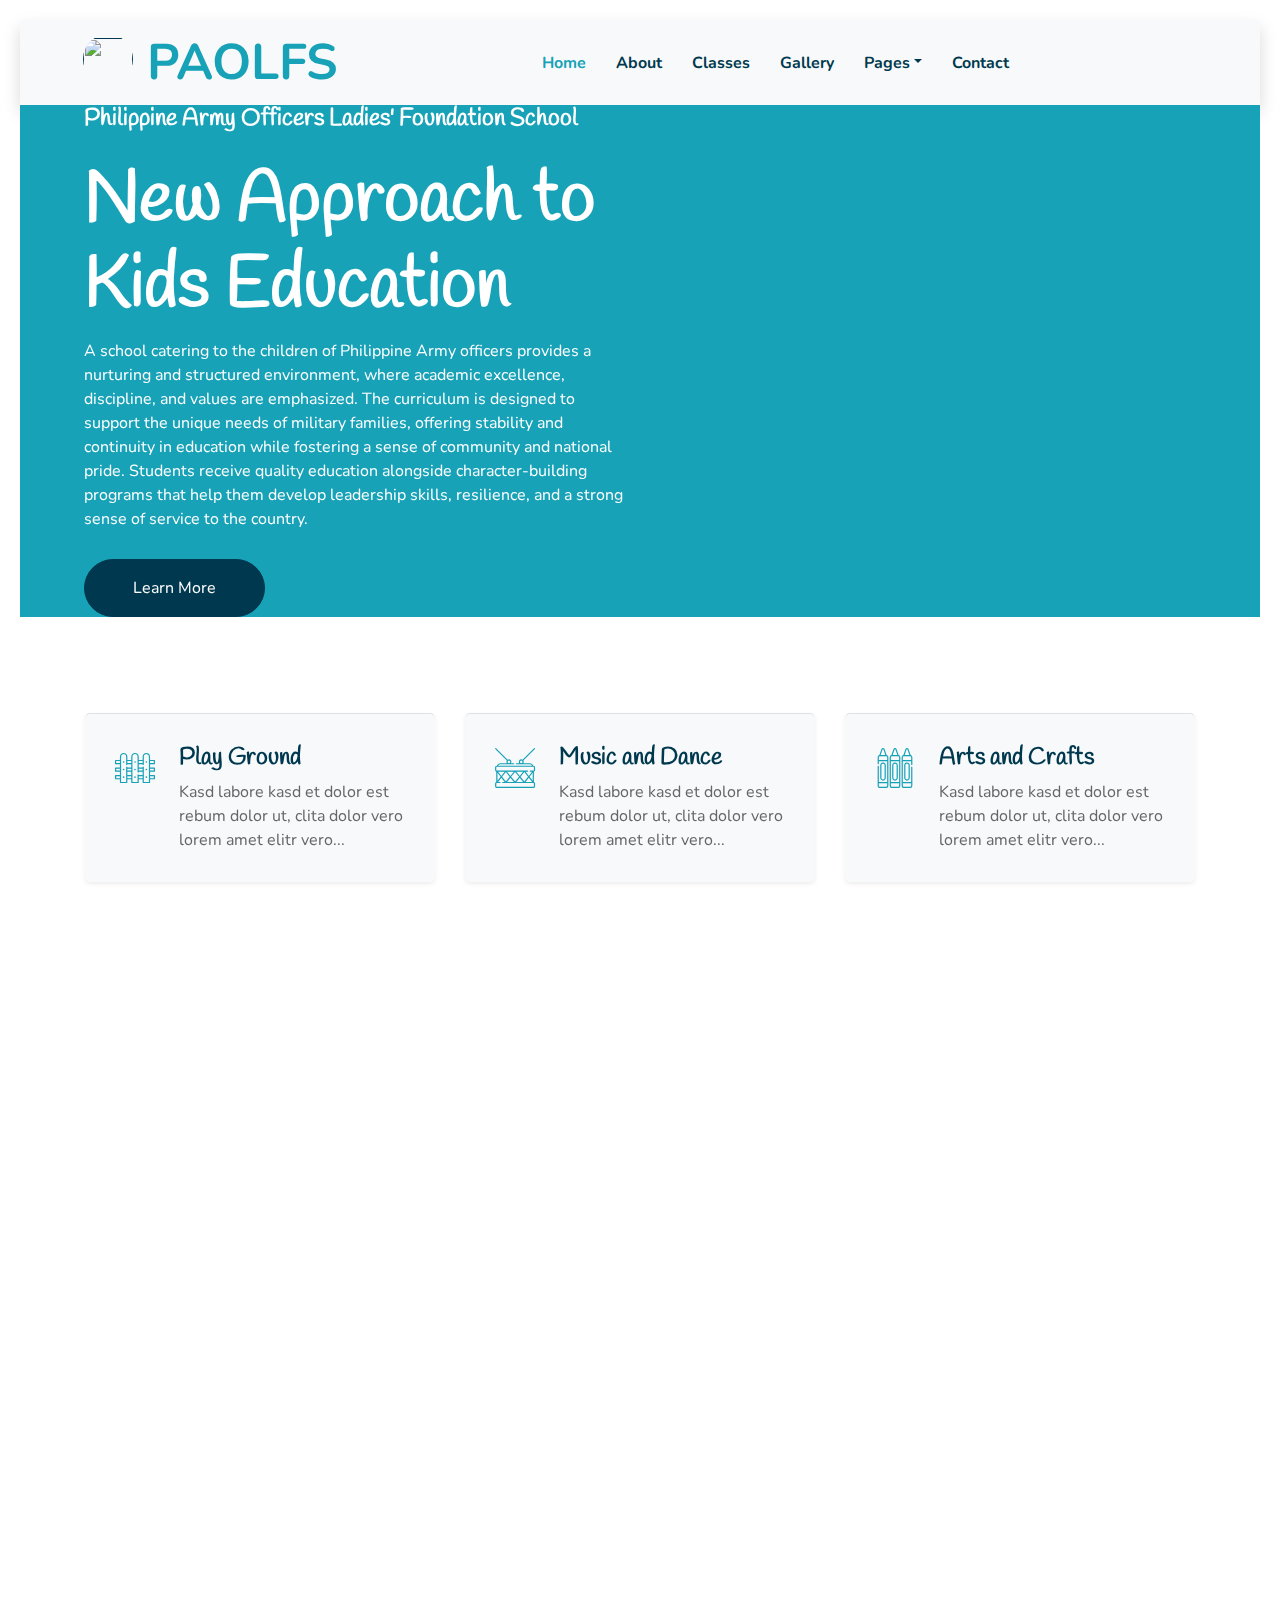
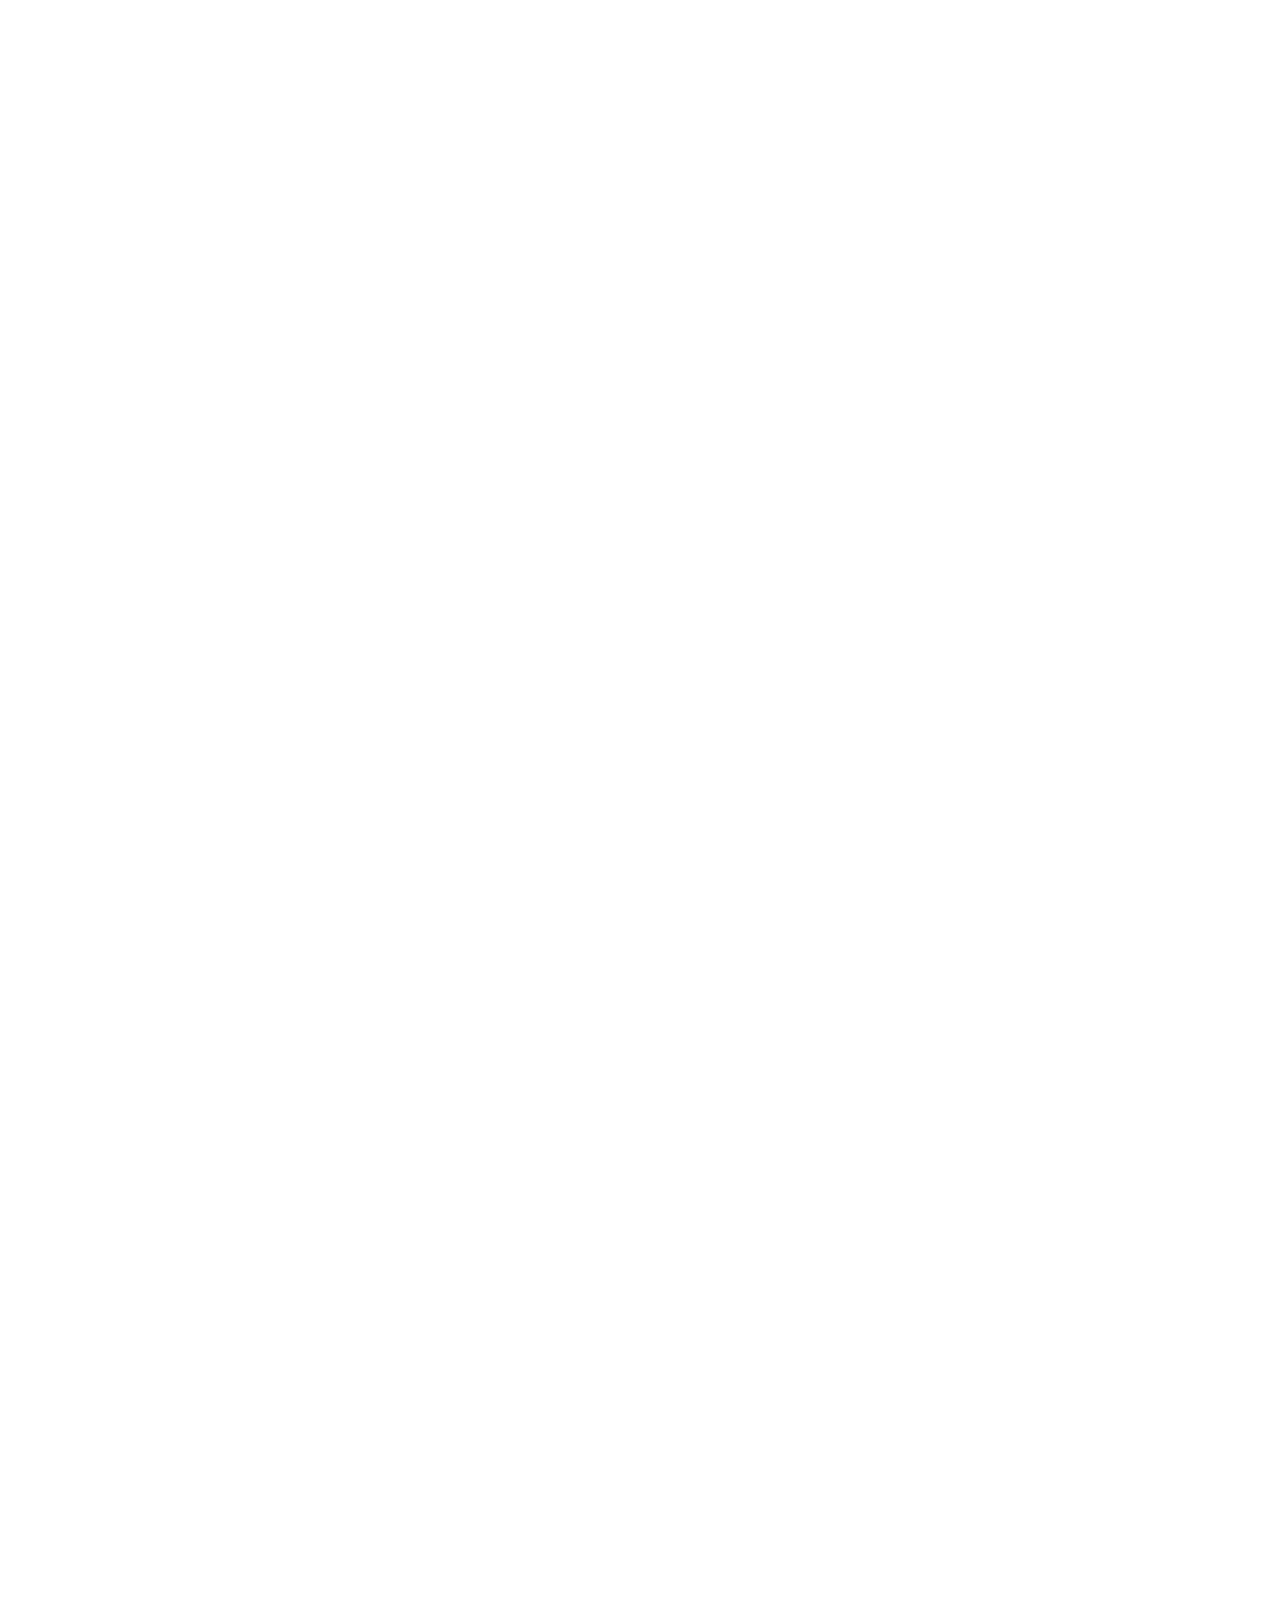
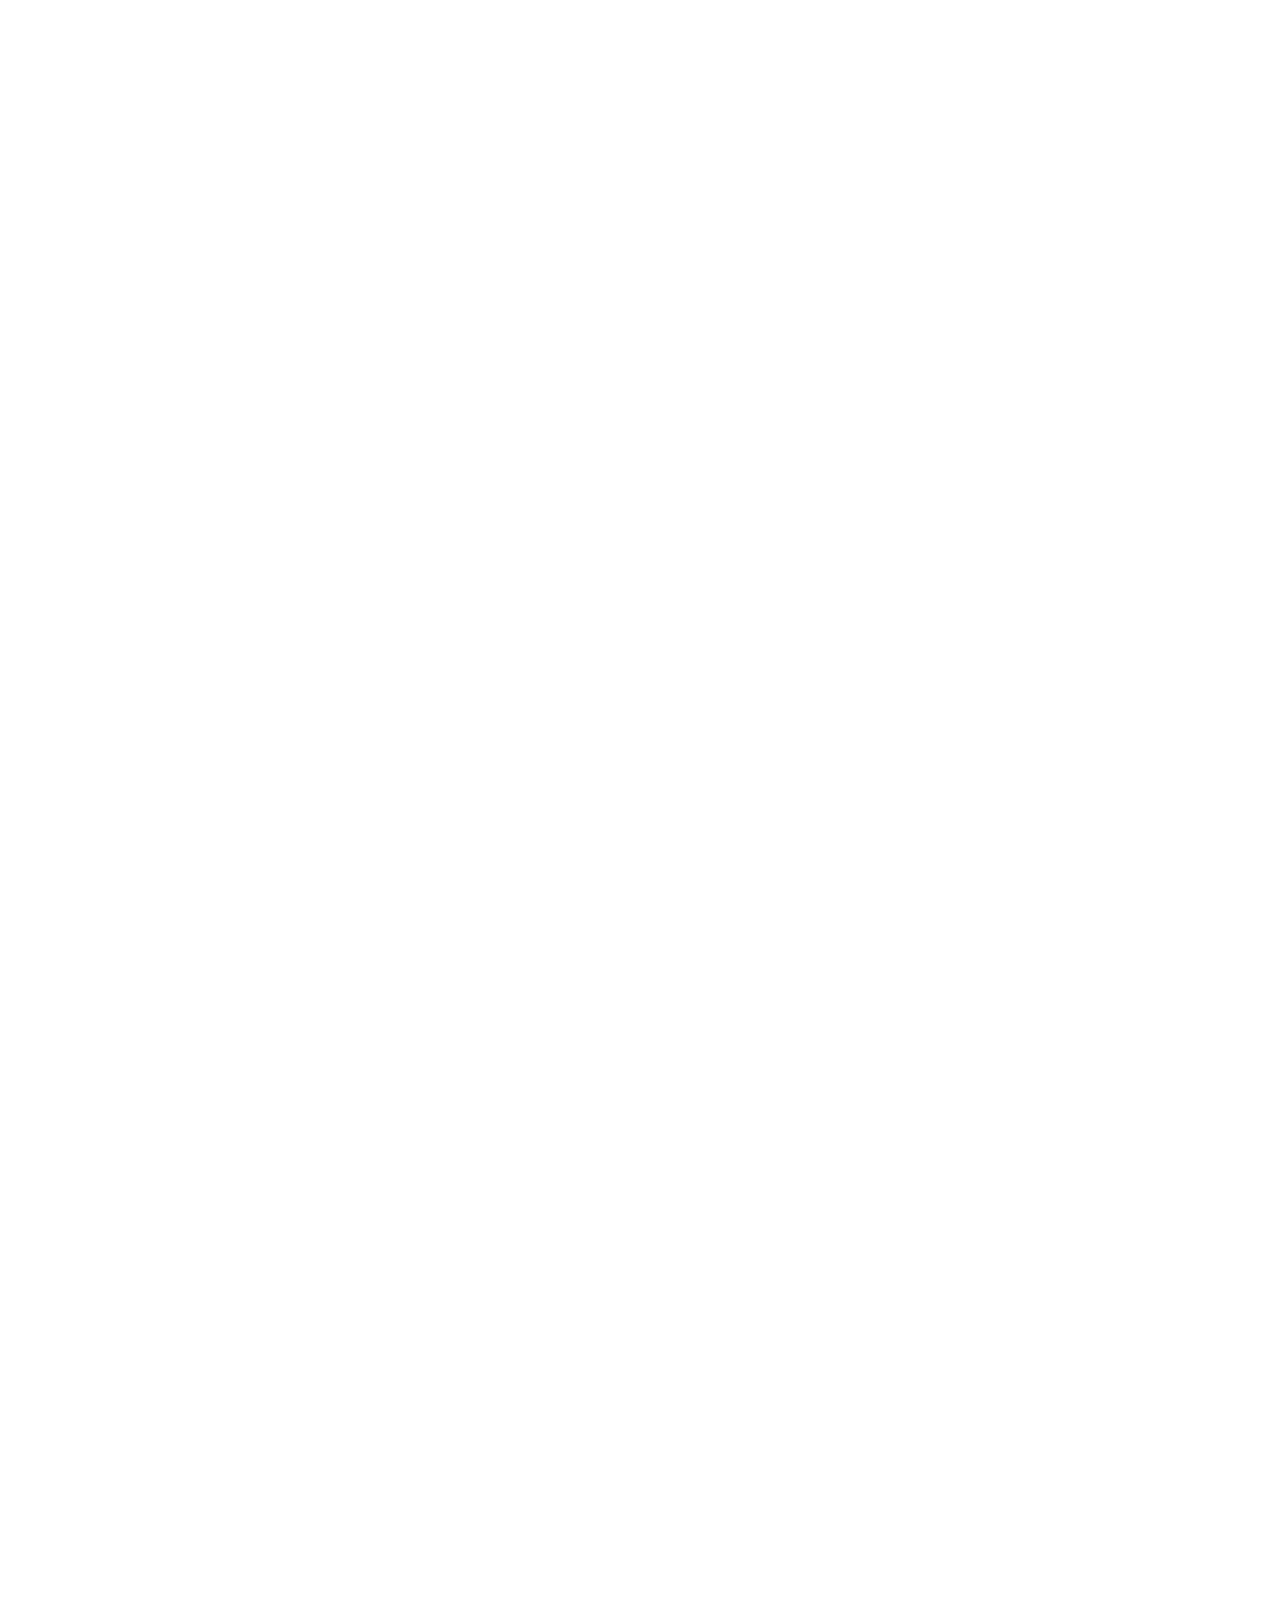
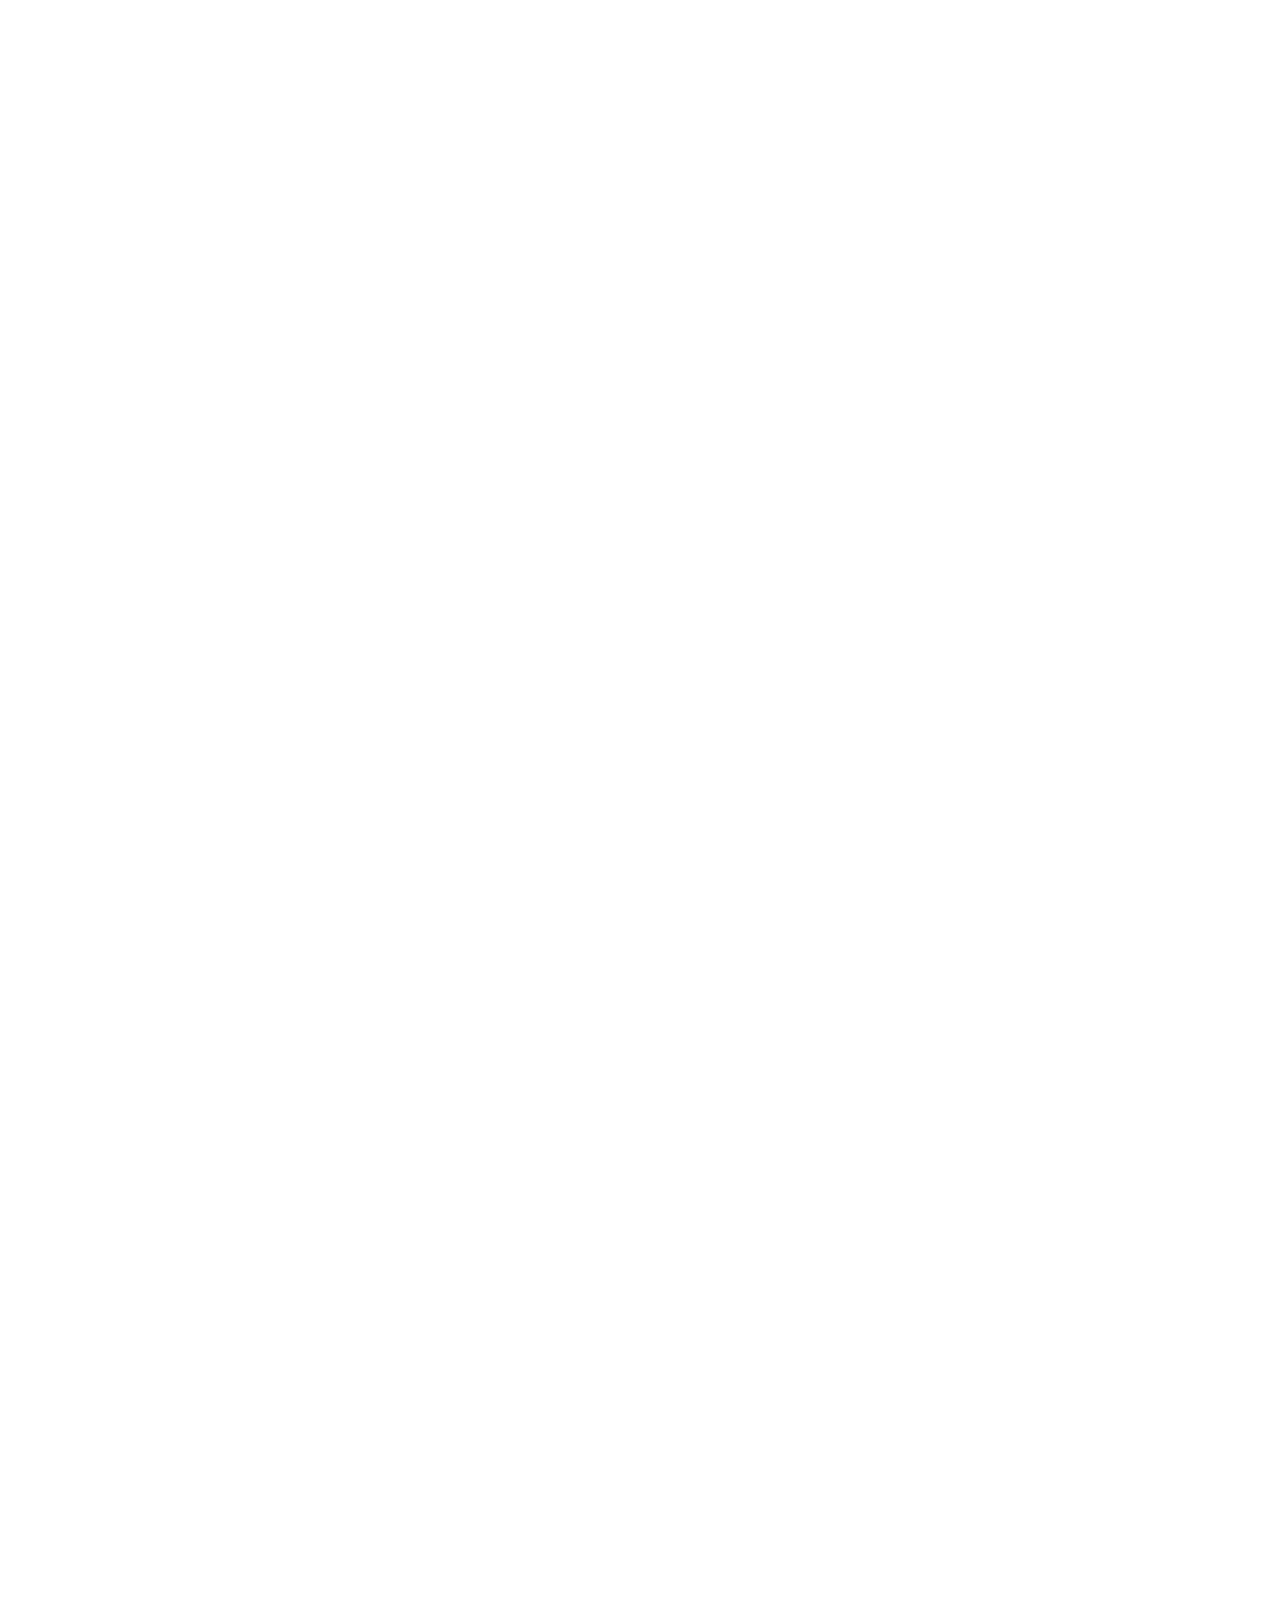
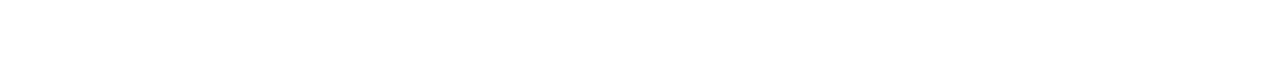
==== commit cd13a726: "push again" ====
--- a/index.html
+++ b/index.html
@@ -3,7 +3,7 @@
 
 <head>
     <meta charset="utf-8">
-    <title>KidKinder - Kindergarten Website Template</title>
+    <title>PAOLFS - Philippine Army Officers' Ladies Foundation School</title>
     <meta content="width=device-width, initial-scale=1.0" name="viewport">
     <meta content="Free HTML Templates" name="keywords">
     <meta content="Free HTML Templates" name="description">
@@ -27,14 +27,15 @@
 
     <!-- Customized Bootstrap Stylesheet -->
     <link href="css/style.css" rel="stylesheet">
+    <link href="https://cdn.jsdelivr.net/npm/aos@2.3.4/dist/aos.css" rel="stylesheet">
 </head>
 
 <body>
     <!-- Navbar Start -->
-    <div class="container-fluid bg-light position-relative shadow">
+    <div class="container-fluid bg-light position-relative shadow" data-aos="fade-up">
         <nav class="navbar navbar-expand-lg bg-light navbar-light py-3 py-lg-0 px-0 px-lg-5">
             <a href="" class="navbar-brand font-weight-bold text-secondary" style="font-size: 50px;">
-                <i class="flaticon-043-teddy-bear"></i>
+                <img class="img-fluid rounded-circle mx-auto mb-3" src="https://scontent.fmnl17-2.fna.fbcdn.net/v/t39.30808-1/442487557_459010816495160_3811604534313378149_n.jpg?stp=dst-jpg_s480x480_tt6&_nc_cat=107&ccb=1-7&_nc_sid=f4b9fd&_nc_eui2=AeE4iroivMzleLb9zcLeSzCch1EFWo4UmaqHUQVajhSZqgEUAu3nMr6RX1ePnOkSQdXWW_gqR5U61S4At4v9k3C9&_nc_ohc=dNoNWMOs_ooQ7kNvgH0P3HZ&_nc_zt=24&_nc_ht=scontent.fmnl17-2.fna&_nc_gid=AC80MjZU3ZoLC3b9shgbkso&oh=00_AYAnWhLq_kZm6AJoR8yzSGx6PYX89gTE-Soy2yvd4WPdpw&oe=674CD6AA" style="width: 50px; height: 50px;" alt="">
                 <span class="text-primary">PAOLFS</span>
             </a>
             <button type="button" class="navbar-toggler" data-toggle="collapse" data-target="#navbarCollapse">
@@ -55,7 +56,7 @@
                     </div>
                     <a href="contact.html" class="nav-item nav-link">Contact</a>
                 </div>
-                <a href="" class="btn btn-primary px-4">Join Class</a>
+                <!-- <a href="" class="btn btn-primary px-4">Join Class</a> -->
             </div>
         </nav>
     </div>
@@ -63,7 +64,7 @@
 
 
     <!-- Header Start -->
-    <div class="container-fluid bg-primary px-0 px-md-5 mb-5">
+    <div class="container-fluid bg-primary px-0 px-md-5 mb-5" data-aos="fade-up">
         <div class="row align-items-center px-3">
             <div class="col-lg-6 text-center text-lg-left">
                 <h4 class="text-white mb-4 mt-5 mt-lg-0">Philippine Army Officers Ladies' Foundation School</h4>
@@ -80,7 +81,7 @@
 
 
     <!-- Facilities Start -->
-    <div class="container-fluid pt-5">
+    <div class="container-fluid pt-5" data-aos="fade-up">
         <div class="container pb-3">
             <div class="row">
                 <div class="col-lg-4 col-md-6 pb-1">
@@ -110,7 +111,7 @@
                         </div>
                     </div>
                 </div>
-                <div class="col-lg-4 col-md-6 pb-1">
+                <div class="col-lg-4 col-md-6 pb-1" data-aos="fade-up">
                     <div class="d-flex bg-light shadow-sm border-top rounded mb-4" style="padding: 30px;">
                         <i class="flaticon-017-toy-car h1 font-weight-normal text-primary mb-3"></i>
                         <div class="pl-4">
@@ -119,7 +120,7 @@
                         </div>
                     </div>
                 </div>
-                <div class="col-lg-4 col-md-6 pb-1">
+                <div class="col-lg-4 col-md-6 pb-1" data-aos="fade-up">
                     <div class="d-flex bg-light shadow-sm border-top rounded mb-4" style="padding: 30px;">
                         <i class="flaticon-025-sandwich h1 font-weight-normal text-primary mb-3"></i>
                         <div class="pl-4">
@@ -128,7 +129,7 @@
                         </div>
                     </div>
                 </div>
-                <div class="col-lg-4 col-md-6 pb-1">
+                <div class="col-lg-4 col-md-6 pb-1" data-aos="fade-up">
                     <div class="d-flex bg-light shadow-sm border-top rounded mb-4" style="padding: 30px;">
                         <i class="flaticon-047-backpack h1 font-weight-normal text-primary mb-3"></i>
                         <div class="pl-4">
@@ -175,7 +176,7 @@
     </div> -->
     <!-- About End -->
 
-    <div class="container-fluid pt-5">
+    <div class="container-fluid pt-5" data-aos="fade-up">
         <div class="container">
             <div class="text-center pb-2">
                 <p class="section-title px-5"><span class="px-2">Classes Offered</span></p>
@@ -267,7 +268,7 @@
                         <a class="btn btn-primary px-4 mx-auto mb-4 openModalBtn">Join Now</a>
                     </div>
                 </div>
-                <div class="col-lg-4 mb-5">
+                <div class="col-lg-4 mb-5" data-aos="fade-up">
                     <div class="card border-0 bg-light shadow-sm pb-2">
                         <img class="card-img-top mb-2" src="img/grade4.jpg" alt="">
                         <div class="card-body text-center">
@@ -295,7 +296,7 @@
                         <a class="btn btn-primary px-4 mx-auto mb-4 openModalBtn">Join Now</a>
                     </div>
                 </div>
-                <div class="col-lg-4 mb-5">
+                <div class="col-lg-4 mb-5" data-aos="fade-up">
                     <div class="card border-0 bg-light shadow-sm pb-2">
                         <img class="card-img-top mb-2" src="img/grade5.jpg" alt="">
                         <div class="card-body text-center">
@@ -323,7 +324,7 @@
                         <a class="btn btn-primary px-4 mx-auto mb-4 openModalBtn">Join Now</a>
                     </div>
                 </div>
-                    <div class="col-lg-4 mb-5">
+                    <div class="col-lg-4 mb-5" data-aos="fade-up">
                         <div class="card border-0 bg-light shadow-sm pb-2">
                             <img class="card-img-top mb-2" src="img/grade6.jpg" alt="">
                             <div class="card-body text-center">
@@ -355,8 +356,8 @@
         </div>
     </div>
     <!-- Class Start -->
-    <div class="container-fluid pt-5">
-        <div class="container">
+    <div class="container-fluid pt-5" data-aos="fade-up">
+        <div class="container" data-aos="fade-up">
             <div class="text-center pb-2">
                 <p class="section-title px-5"><span class="px-2">Popular Classes</span></p>
                 <h1 class="mb-4">Additional Classes for your kids</h1>
@@ -551,7 +552,7 @@
         </div>
     </div>
     <!-- Team Start -->
-    <div class="container-fluid pt-5">
+    <div class="container-fluid pt-5" data-aos="fade-up">
         <div class="container">
             <div class="text-center pb-2">
                 <p class="section-title px-5"><span class="px-2">Our Teachers</span></p>
@@ -695,7 +696,7 @@
 
 
     <!-- Testimonial Start -->
-    <div class="container-fluid py-5">
+    <div class="container-fluid py-5" data-aos="fade-up">
         <div class="container p-0">
             <div class="text-center pb-2">
                 <p class="section-title px-5"><span class="px-2">Testimonial</span></p>
@@ -819,14 +820,13 @@
     <!-- Blog End -->
 
     <!-- Footer Start -->
-    <div class="container-fluid bg-secondary text-white mt-5 py-5 px-sm-3 px-md-5">
+    <div class="container-fluid bg-secondary text-white mt-5 py-5 px-sm-3 px-md-5" data-aos="fade-up">
         <div class="row pt-5">
             <div class="col-lg-3 col-md-6 mb-5">
                 <a href="" class="navbar-brand font-weight-bold text-primary m-0 mb-4 p-0" style="font-size: 40px; line-height: 40px;">
-                    <i class="flaticon-043-teddy-bear"></i>
-                    <span class="text-white">KidKinder</span>
+                    <span class="text-white">PAOLFS</span>
                 </a>
-                <p>Labore dolor amet ipsum ea, erat sit ipsum duo eos. Volup amet ea dolor et magna dolor, elitr rebum duo est sed diam elitr. Stet elitr stet diam duo eos rebum ipsum diam ipsum elitr.</p>
+                <p></p>
                 <div class="d-flex justify-content-start mt-4">
                     <a class="btn btn-outline-primary rounded-circle text-center mr-2 px-0"
                         style="width: 38px; height: 38px;" href="#"><i class="fab fa-twitter"></i></a>
@@ -844,14 +844,14 @@
                     <h4 class="fa fa-map-marker-alt text-primary"></h4>
                     <div class="pl-3">
                         <h5 class="text-white">Address</h5>
-                        <p>123 Street, New York, USA</p>
+                        <p>Bayani Road Fort Bonifacio, 1630, Taguig City, Manila</p>
                     </div>
                 </div>
                 <div class="d-flex">
                     <h4 class="fa fa-envelope text-primary"></h4>
                     <div class="pl-3">
                         <h5 class="text-white">Email</h5>
-                        <p>info@example.com</p>
+                        <p>paolfs@edu.com</p>
                     </div>
                 </div>
                 <div class="d-flex">
@@ -865,11 +865,11 @@
             <div class="col-lg-3 col-md-6 mb-5">
                 <h3 class="text-primary mb-4">Quick Links</h3>
                 <div class="d-flex flex-column justify-content-start">
-                    <a class="text-white mb-2" href="#"><i class="fa fa-angle-right mr-2"></i>Home</a>
-                    <a class="text-white mb-2" href="#"><i class="fa fa-angle-right mr-2"></i>About Us</a>
-                    <a class="text-white mb-2" href="#"><i class="fa fa-angle-right mr-2"></i>Our Classes</a>
-                    <a class="text-white mb-2" href="#"><i class="fa fa-angle-right mr-2"></i>Our Blog</a>
-                    <a class="text-white" href="#"><i class="fa fa-angle-right mr-2"></i>Contact Us</a>
+                    <a class="text-white mb-2" href="index.html"><i class="fa fa-angle-right mr-2"></i>Home</a>
+                    <a class="text-white mb-2" href="about.html"><i class="fa fa-angle-right mr-2"></i>About Us</a>
+                    <a class="text-white mb-2" href="class.html"><i class="fa fa-angle-right mr-2"></i>Our Classes</a>
+                    <a class="text-white mb-2" href="gallery.html"><i class="fa fa-angle-right mr-2"></i>Gallery</a>
+                    <a class="text-white" href="contact.html"><i class="fa fa-angle-right mr-2"></i>Contact Us</a>
                 </div>
             </div>
             <div class="col-lg-3 col-md-6 mb-5">
@@ -890,9 +890,7 @@
         </div>
         <div class="container-fluid pt-5" style="border-top: 1px solid rgba(23, 162, 184, .2);;">
             <p class="m-0 text-center text-white">
-                &copy; <a class="text-primary font-weight-bold" href="#">Your Site Name</a>. All Rights Reserved. Designed
-                by
-                <a class="text-primary font-weight-bold" href="https://htmlcodex.com">HTML Codex</a>
+                &copy; <a class="text-primary font-weight-bold" href="#">Philippine Army officers' Ladies Foundation School</a>. All Rights Reserved. 
             </p>
         </div>
     </div>
@@ -918,6 +916,10 @@
     <!-- Template Javascript -->
     <script src="js/main.js"></script>
     <script src="js/scripts.js"></script>
+    <script src="https://cdn.jsdelivr.net/npm/aos@2.3.4/dist/aos.js"></script>
+    <script>
+        AOS.init();
+    </script>
 </body>
 
 </html>